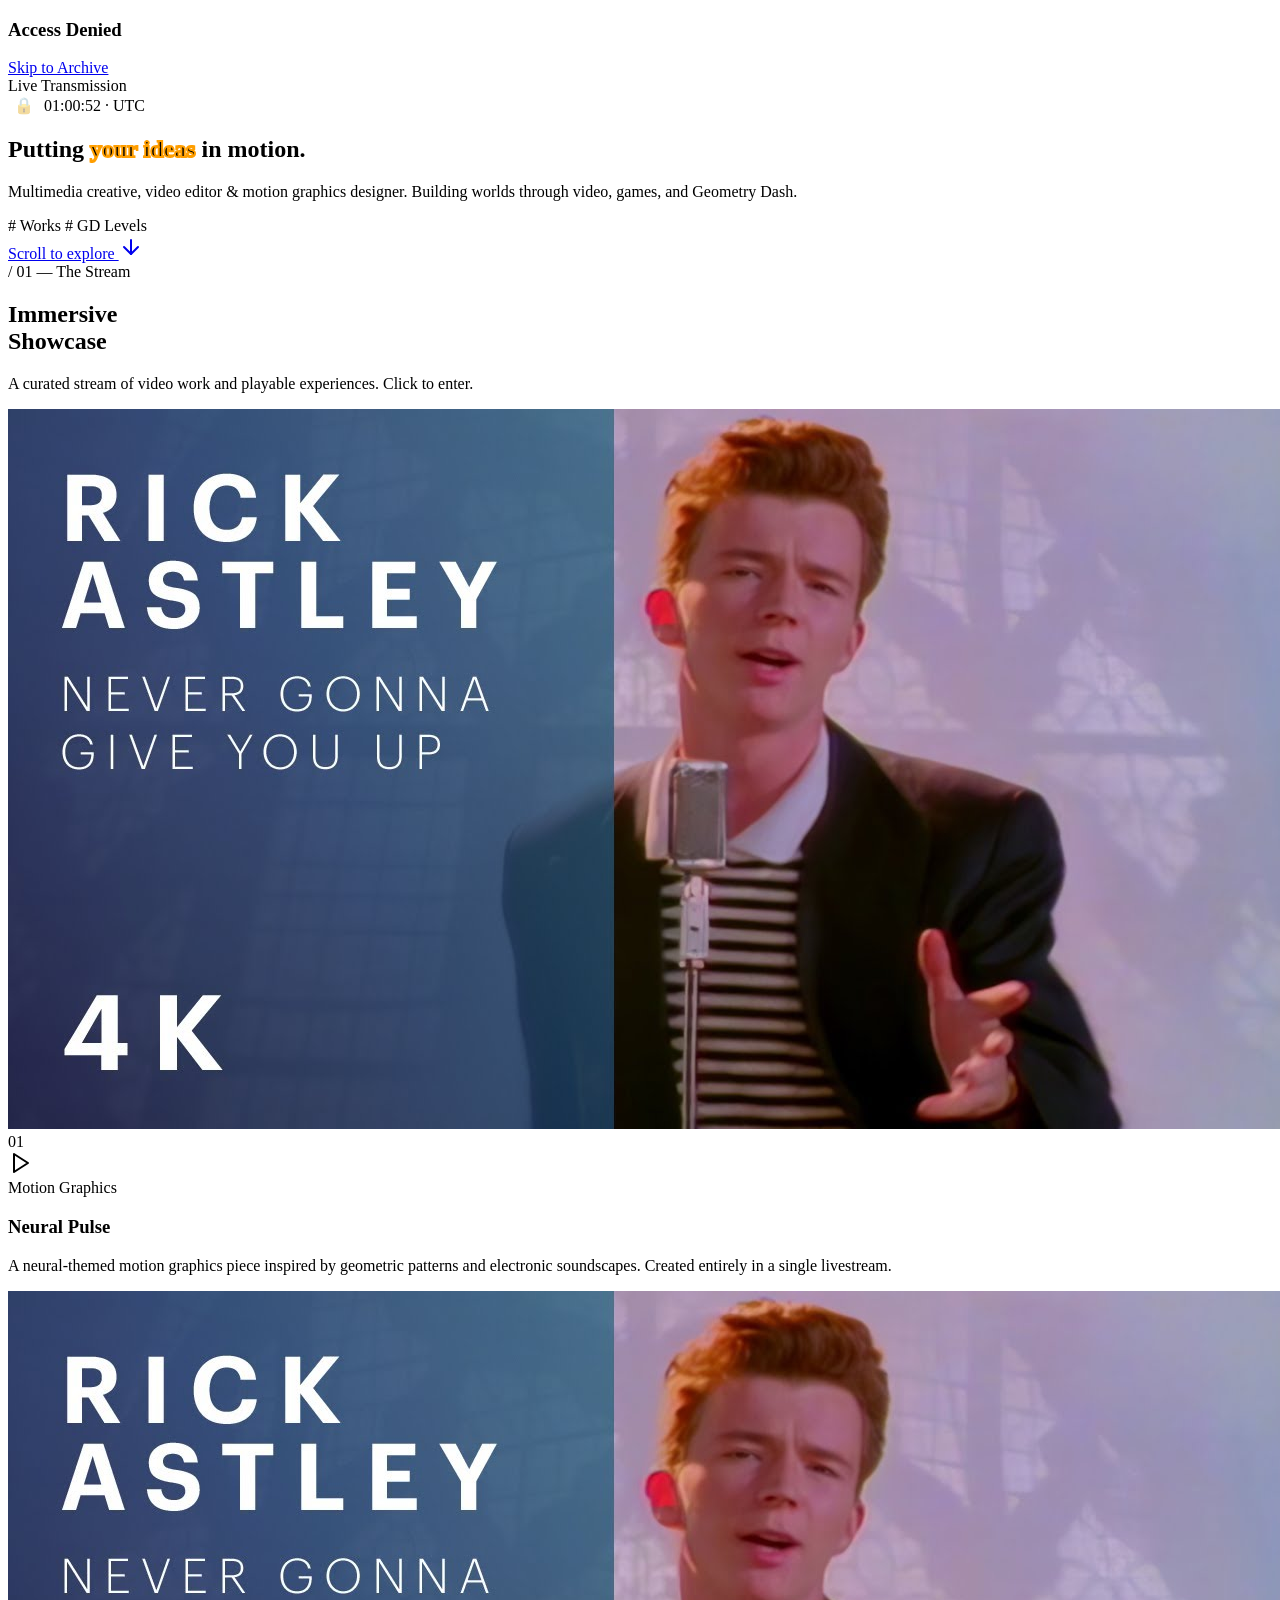
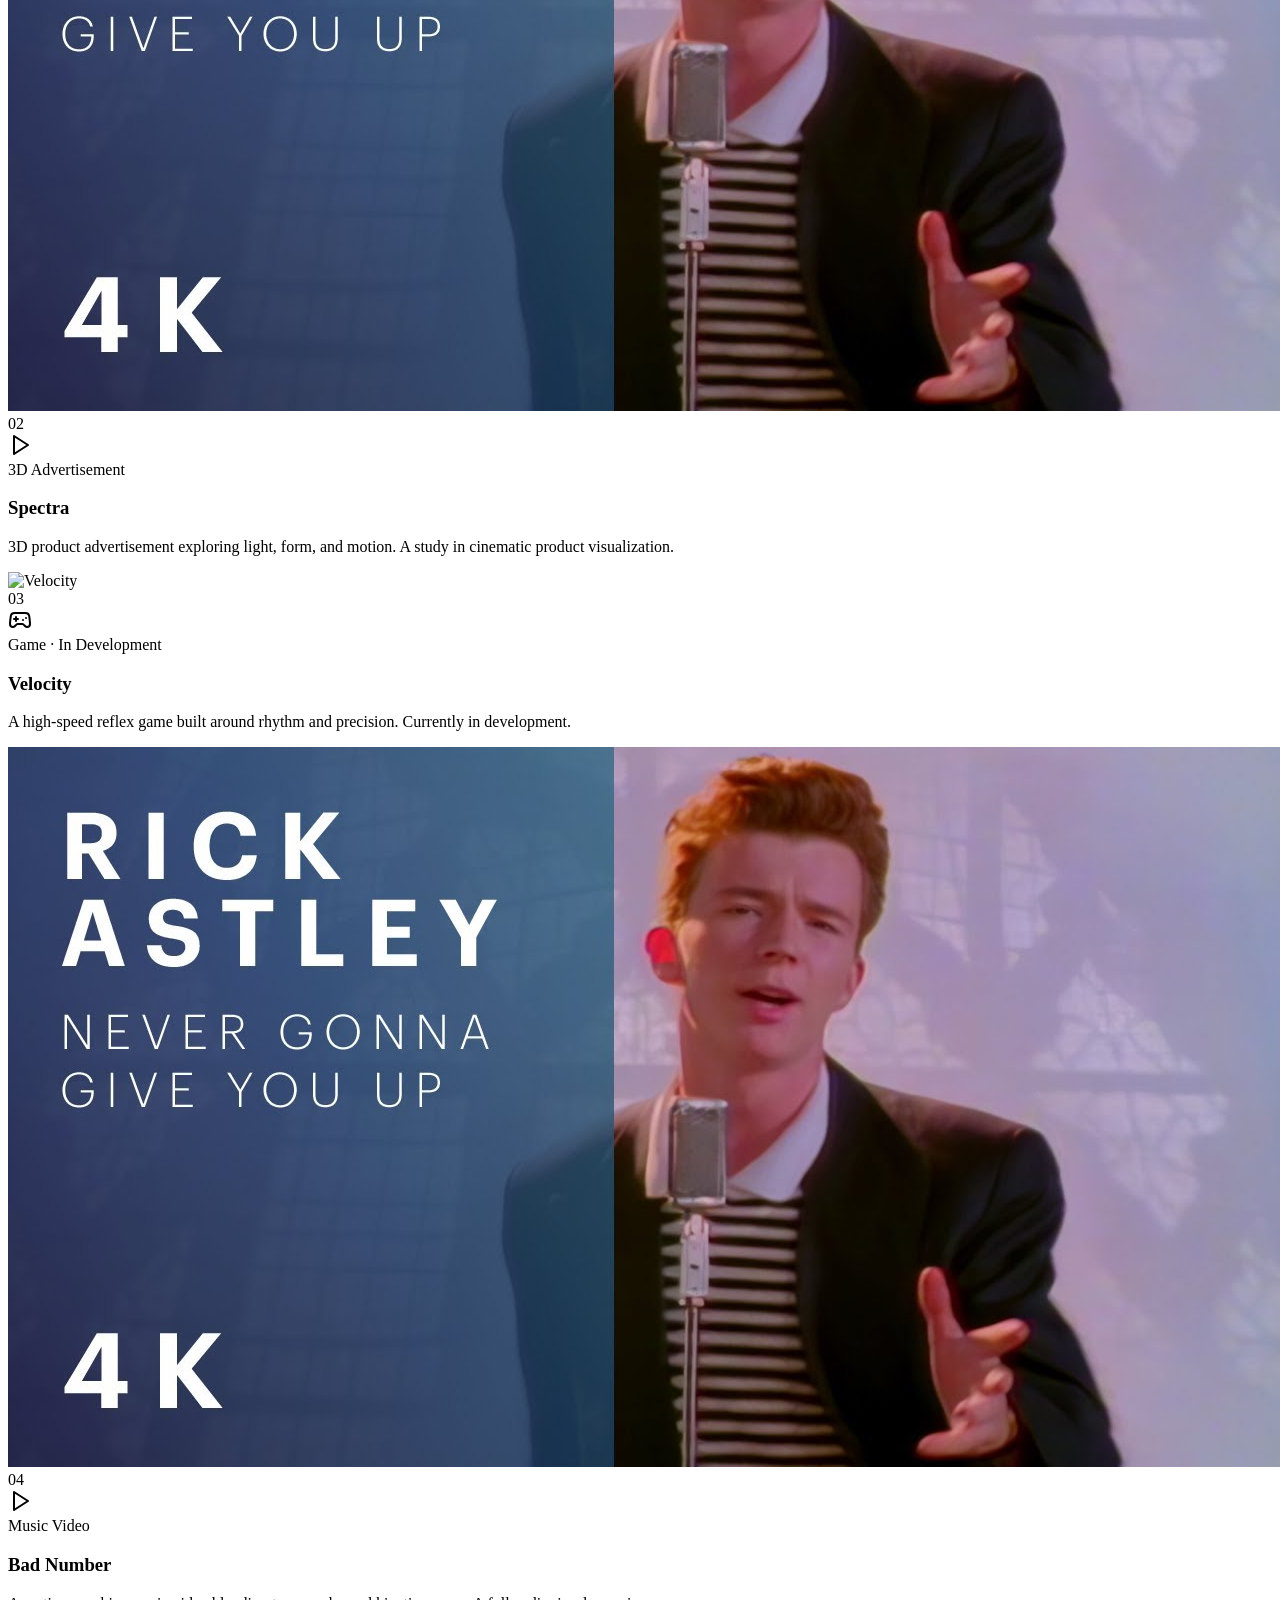
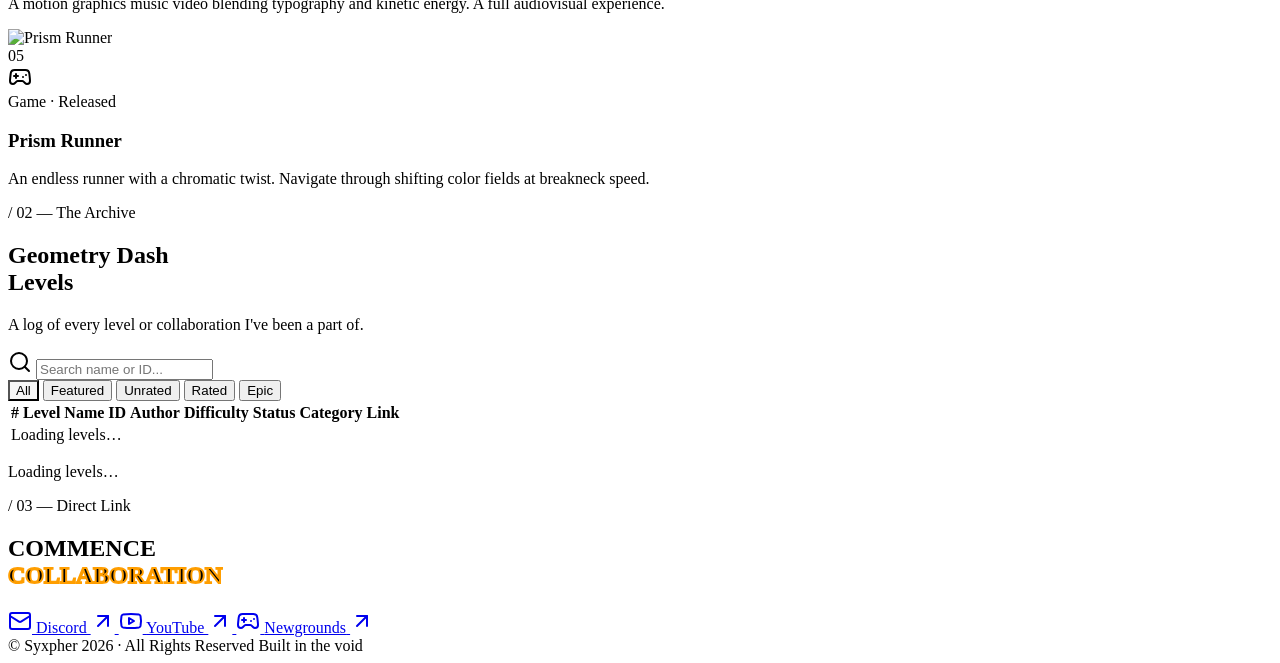
==== index.html @ 6628f56b "Update index.html" ====
<!DOCTYPE html>
<html lang="en">
<script>
  (async function() {
    if (localStorage.getItem("auth_pass_verified") !== "true") {
      const pass = prompt("Enter Password:");
      if (!pass) {
        document.documentElement.innerHTML = "<h3>Access Denied</h3>";
        throw new Error("Unauthorized");
      }
      try {
        const res = await fetch("/api/verify-password", {
          method: "POST",
          headers: { "Content-Type": "application/json" },
          body: JSON.stringify({ password: pass })
        });
        const data = await res.json();
        if (!data.ok) {
          document.documentElement.innerHTML = "<h3>Access Denied: Incorrect Password</h3>";
          throw new Error("Unauthorized");
        }
        localStorage.setItem("auth_pass_verified", "true");
      } catch (e) {
        document.documentElement.innerHTML = "<h3>Access Denied: Verification Failed</h3>";
        throw new Error("Unauthorized");
      }
    }
  })();
</script>
<meta content="text/html; charset=utf-8" http-equiv="Content-Type"/>

<link href="https://i.postimg.cc/6pp1KMMZ/http-gather-fandalism-com-hyperfollow-blob-image-7944355-bawgjsl9veofr6ac3tvrit-1738108440096.png" rel="icon" type="image/svg+xml"/>
<meta content="width=device-width, initial-scale=1.0" name="viewport"/>
<link href="./manifest.webmanifest" rel="manifest"/>
<title>
   Syxpher
  </title>
<link crossorigin="" href="./assets/styles.css" rel="stylesheet"/>
<meta content="yes" name="mobile-web-app-capable"/>
<meta content="black" name="apple-mobile-web-app-status-bar-style"/>
<meta content="Cubelytics" name="apple-mobile-web-app-title"/>
<link href="./assets/netlify-fixes.css" rel="stylesheet"/><script defer="True" src="./assets/site.js"></script><script src="gd-levels.js" defer></script></script><meta content="Multimedia creative, video editor, motion graphics designer, game creator, and Geometry Dash builder." name="description"/></head>
<body>
<div id="root">
<div class="relative min-h-screen">
<div class="fixed inset-0 pointer-events-none z-0 overflow-hidden">
<div class="absolute inset-0 bg-[#0A0A0B]">
</div>
<div class="absolute inset-0 transition-all duration-1000 ease-out" style="background: radial-gradient(80% 50% at 50% 46.0432%, rgba(255, 158, 0, 0.06), transparent 70%);">
</div>
<div class="absolute inset-0 scanline-grid opacity-40">
</div>
<div class="absolute inset-0" style="background: radial-gradient(transparent 40%, rgba(0, 0, 0, 0.6) 100%);">
</div>
</div>
<a class="sr-only focus:not-sr-only focus:absolute focus:top-4 focus:left-4 focus:z-50 focus:px-4 focus:py-2 focus:bg-[#FF9E00] focus:text-[#0A0A0B] focus:font-mono-tech focus:text-sm" href="#archive">
     Skip to Archive
    </a>
<div class="relative z-10">
<section class="relative min-h-screen flex flex-col justify-center overflow-hidden">
<div class="absolute top-1/4 left-1/2 -translate-x-1/2 w-[60vw] h-[40vh] rounded-full opacity-20 blur-[120px]" style="transform: none;">
<div class="w-full h-full bg-[#FF9E00] rounded-full">
</div>
</div>
<div class="absolute top-0 left-0 right-0 z-20 flex items-center justify-between px-6 md:px-12 py-6 font-mono-tech text-xs uppercase tracking-widest text-white/40">
<span class="flex items-center gap-2">
<span class="w-2 h-2 bg-[#FF9E00] rounded-full animate-pulse">
</span>
        Live Transmission
       </span>
<div class="hidden md:flex items-center gap-4"><button id="admin-lock" title="Admin Mode" style="background:none;border:none;color:rgba(255,255,255,.4);cursor:pointer;font-size:16px">🔒</button><span id="utc-clock">
        01:00:52 · UTC
       </span></div>
</div>
<div class="relative z-10 px-6 md:px-12" style="opacity: 1; transform: none;">
<h1 class="font-heading font-black tracking-tighter leading-[0.85] text-white">
<span class="block text-[14vw] md:text-[12vw]">
         Putting
        </span>
<span class="block text-[14vw] md:text-[12vw] text-transparent" style="-webkit-text-stroke: 2px rgb(255, 158, 0);">
         your ideas
        </span>
<span class="block text-[14vw] md:text-[12vw]">
         in motion.
        </span>
</h1>
</div>
<div class="relative z-10 px-6 md:px-12 mt-8 max-w-xl" style="opacity: 1;">
<p class="text-white/60 text-lg md:text-xl leading-relaxed font-body">
        Multimedia creative, video editor &amp; motion graphics designer. Building worlds through video, games, and Geometry Dash.
       </p>
</div>
<div class="absolute bottom-0 left-0 right-0 z-10 border-t border-white/10 bg-[#0A0A0B]/80 backdrop-blur-sm" style="opacity: 1;">
<div class="flex items-center justify-between px-6 md:px-12 py-4 font-mono-tech text-xs uppercase tracking-widest">
<div class="flex items-center gap-6 md:gap-12">
<span class="text-white/40">
<span class="text-[#00F5FF]" id="works-count">
           #
          </span>
          Works
         </span>
<span class="text-white/40">
<span class="text-[#FF9E00]" id="gd-level-count">
           #
          </span>
          GD Levels
         </span>
</div>
<a class="flex items-center gap-2 text-white/60 hover:text-[#FF9E00] transition-colors group" href="#stream">
<span class="hidden md:inline">
          Scroll to explore
         </span>
<svg class="lucide lucide-arrow-down w-4 h-4 group-hover:translate-y-1 transition-transform" fill="none" height="24" stroke="currentColor" stroke-linecap="round" stroke-linejoin="round" stroke-width="2" viewbox="0 0 24 24" width="24" xmlns="http://www.w3.org/2000/svg">
<path d="M12 5v14">
</path>
<path d="m19 12-7 7-7-7">
</path>
</svg>
</a>
</div>
</div>
</section>
<section class="relative py-24 md:py-32" id="stream">
<div class="px-6 md:px-12 mb-12 md:mb-16">
<div class="flex items-end justify-between flex-wrap gap-4">
<div>
<span class="font-mono-tech text-xs uppercase tracking-widest text-[#00F5FF]">
          / 01 — The Stream
         </span>
<h2 class="font-heading font-black text-5xl md:text-7xl text-white mt-3 tracking-tighter">
          Immersive
          <br/>
<span class="text-white/30">
           Showcase
          </span>
</h2>
</div>
<p class="text-white/40 max-w-xs text-sm md:text-base">
         A curated stream of video work and playable experiences. Click to enter.
        </p>
</div>
</div>
<div class="flex flex-col gap-1 md:gap-2">
<article class="group relative w-full aspect-[16/9] md:aspect-[21/9] overflow-hidden cursor-pointer bg-[#111]" style="opacity: 1; transform: none;">
<img alt="Neural Pulse" class="absolute inset-0 w-full h-full object-cover opacity-50 group-hover:opacity-80 group-hover:scale-105 transition-all duration-700 ease-out" src="./assets/embedded-image-2.jpg"/>
<div class="absolute inset-0 bg-gradient-to-t from-[#0A0A0B] via-[#0A0A0B]/40 to-transparent">
</div>
<div class="absolute inset-0 opacity-0 group-hover:opacity-100 transition-opacity duration-500 pointer-events-none">
<div class="absolute -inset-20 bg-[#FF9E00]/10 blur-[80px]">
</div>
</div>
<span class="absolute top-4 left-4 md:top-6 md:left-6 font-mono-tech text-xs text-white/30">
         01
        </span>
<div class="absolute top-4 right-4 md:top-6 md:right-6 w-10 h-10 md:w-12 md:h-12 flex items-center justify-center border border-white/20 rounded-full text-white/60 group-hover:border-[#FF9E00] group-hover:text-[#FF9E00] transition-colors">
<svg class="lucide lucide-play w-4 h-4 md:w-5 md:h-5" fill="none" height="24" stroke="currentColor" stroke-linecap="round" stroke-linejoin="round" stroke-width="2" viewbox="0 0 24 24" width="24" xmlns="http://www.w3.org/2000/svg">
<polygon points="6 3 20 12 6 21 6 3">
</polygon>
</svg>
</div>
<div class="absolute bottom-0 left-0 right-0 p-6 md:p-10">
<div class="overflow-hidden">
<span class="font-mono-tech text-xs uppercase tracking-widest text-[#FF9E00] block mb-2">
           Motion Graphics
          </span>
</div>
<h3 class="font-heading font-bold text-3xl md:text-5xl text-white tracking-tight">
          Neural Pulse
         </h3>
<p class="text-white/40 mt-2 max-w-lg text-sm md:text-base line-clamp-2 group-hover:line-clamp-none transition-all">
          A neural-themed motion graphics piece inspired by geometric patterns and electronic soundscapes. Created entirely in a single livestream.
         </p>
</div>
</article>
<article class="group relative w-full aspect-[16/9] md:aspect-[21/9] overflow-hidden cursor-pointer bg-[#111]" style="opacity: 1; transform: none;">
<img alt="Spectra" class="absolute inset-0 w-full h-full object-cover opacity-50 group-hover:opacity-80 group-hover:scale-105 transition-all duration-700 ease-out" src="./assets/embedded-image-2.jpg"/>
<div class="absolute inset-0 bg-gradient-to-t from-[#0A0A0B] via-[#0A0A0B]/40 to-transparent">
</div>
<div class="absolute inset-0 opacity-0 group-hover:opacity-100 transition-opacity duration-500 pointer-events-none">
<div class="absolute -inset-20 bg-[#FF9E00]/10 blur-[80px]">
</div>
</div>
<span class="absolute top-4 left-4 md:top-6 md:left-6 font-mono-tech text-xs text-white/30">
         02
        </span>
<div class="absolute top-4 right-4 md:top-6 md:right-6 w-10 h-10 md:w-12 md:h-12 flex items-center justify-center border border-white/20 rounded-full text-white/60 group-hover:border-[#FF9E00] group-hover:text-[#FF9E00] transition-colors">
<svg class="lucide lucide-play w-4 h-4 md:w-5 md:h-5" fill="none" height="24" stroke="currentColor" stroke-linecap="round" stroke-linejoin="round" stroke-width="2" viewbox="0 0 24 24" width="24" xmlns="http://www.w3.org/2000/svg">
<polygon points="6 3 20 12 6 21 6 3">
</polygon>
</svg>
</div>
<div class="absolute bottom-0 left-0 right-0 p-6 md:p-10">
<div class="overflow-hidden">
<span class="font-mono-tech text-xs uppercase tracking-widest text-[#FF9E00] block mb-2">
           3D Advertisement
          </span>
</div>
<h3 class="font-heading font-bold text-3xl md:text-5xl text-white tracking-tight">
          Spectra
         </h3>
<p class="text-white/40 mt-2 max-w-lg text-sm md:text-base line-clamp-2 group-hover:line-clamp-none transition-all">
          3D product advertisement exploring light, form, and motion. A study in cinematic product visualization.
         </p>
</div>
</article>
<article class="group relative w-full aspect-[16/9] md:aspect-[21/9] overflow-hidden cursor-pointer bg-[#111]" style="opacity: 1; transform: none;">
<img alt="Velocity" class="absolute inset-0 w-full h-full object-cover opacity-50 group-hover:opacity-80 group-hover:scale-105 transition-all duration-700 ease-out" src="https://images.unsplash.com/photo-1542751371-adc38448a058?w=1280"/>
<div class="absolute inset-0 bg-gradient-to-t from-[#0A0A0B] via-[#0A0A0B]/40 to-transparent">
</div>
<div class="absolute inset-0 opacity-0 group-hover:opacity-100 transition-opacity duration-500 pointer-events-none">
<div class="absolute -inset-20 bg-[#FF9E00]/10 blur-[80px]">
</div>
</div>
<span class="absolute top-4 left-4 md:top-6 md:left-6 font-mono-tech text-xs text-white/30">
         03
        </span>
<div class="absolute top-4 right-4 md:top-6 md:right-6 w-10 h-10 md:w-12 md:h-12 flex items-center justify-center border border-white/20 rounded-full text-white/60 group-hover:border-[#FF9E00] group-hover:text-[#FF9E00] transition-colors">
<svg class="lucide lucide-gamepad2 w-4 h-4 md:w-5 md:h-5" fill="none" height="24" stroke="currentColor" stroke-linecap="round" stroke-linejoin="round" stroke-width="2" viewbox="0 0 24 24" width="24" xmlns="http://www.w3.org/2000/svg">
<line x1="6" x2="10" y1="11" y2="11">
</line>
<line x1="8" x2="8" y1="9" y2="13">
</line>
<line x1="15" x2="15.01" y1="12" y2="12">
</line>
<line x1="18" x2="18.01" y1="10" y2="10">
</line>
<path d="M17.32 5H6.68a4 4 0 0 0-3.978 3.59c-.006.052-.01.101-.017.152C2.604 9.416 2 14.456 2 16a3 3 0 0 0 3 3c1 0 1.5-.5 2-1l1.414-1.414A2 2 0 0 1 9.828 16h4.344a2 2 0 0 1 1.414.586L17 18c.5.5 1 1 2 1a3 3 0 0 0 3-3c0-1.545-.604-6.584-.685-7.258-.007-.05-.011-.1-.017-.151A4 4 0 0 0 17.32 5z">
</path>
</svg>
</div>
<div class="absolute bottom-0 left-0 right-0 p-6 md:p-10">
<div class="overflow-hidden">
<span class="font-mono-tech text-xs uppercase tracking-widest text-[#FF9E00] block mb-2">
           Game · In Development
          </span>
</div>
<h3 class="font-heading font-bold text-3xl md:text-5xl text-white tracking-tight">
          Velocity
         </h3>
<p class="text-white/40 mt-2 max-w-lg text-sm md:text-base line-clamp-2 group-hover:line-clamp-none transition-all">
          A high-speed reflex game built around rhythm and precision. Currently in development.
         </p>
</div>
</article>
<article class="group relative w-full aspect-[16/9] md:aspect-[21/9] overflow-hidden cursor-pointer bg-[#111]" style="opacity: 1; transform: none;">
<img alt="Bad Number" class="absolute inset-0 w-full h-full object-cover opacity-50 group-hover:opacity-80 group-hover:scale-105 transition-all duration-700 ease-out" src="./assets/embedded-image-2.jpg"/>
<div class="absolute inset-0 bg-gradient-to-t from-[#0A0A0B] via-[#0A0A0B]/40 to-transparent">
</div>
<div class="absolute inset-0 opacity-0 group-hover:opacity-100 transition-opacity duration-500 pointer-events-none">
<div class="absolute -inset-20 bg-[#FF9E00]/10 blur-[80px]">
</div>
</div>
<span class="absolute top-4 left-4 md:top-6 md:left-6 font-mono-tech text-xs text-white/30">
         04
        </span>
<div class="absolute top-4 right-4 md:top-6 md:right-6 w-10 h-10 md:w-12 md:h-12 flex items-center justify-center border border-white/20 rounded-full text-white/60 group-hover:border-[#FF9E00] group-hover:text-[#FF9E00] transition-colors">
<svg class="lucide lucide-play w-4 h-4 md:w-5 md:h-5" fill="none" height="24" stroke="currentColor" stroke-linecap="round" stroke-linejoin="round" stroke-width="2" viewbox="0 0 24 24" width="24" xmlns="http://www.w3.org/2000/svg">
<polygon points="6 3 20 12 6 21 6 3">
</polygon>
</svg>
</div>
<div class="absolute bottom-0 left-0 right-0 p-6 md:p-10">
<div class="overflow-hidden">
<span class="font-mono-tech text-xs uppercase tracking-widest text-[#FF9E00] block mb-2">
           Music Video
          </span>
</div>
<h3 class="font-heading font-bold text-3xl md:text-5xl text-white tracking-tight">
          Bad Number
         </h3>
<p class="text-white/40 mt-2 max-w-lg text-sm md:text-base line-clamp-2 group-hover:line-clamp-none transition-all">
          A motion graphics music video blending typography and kinetic energy. A full audiovisual experience.
         </p>
</div>
</article>
<article class="group relative w-full aspect-[16/9] md:aspect-[21/9] overflow-hidden cursor-pointer bg-[#111]" style="opacity: 1; transform: none;">
<img alt="Prism Runner" class="absolute inset-0 w-full h-full object-cover opacity-50 group-hover:opacity-80 group-hover:scale-105 transition-all duration-700 ease-out" src="https://images.unsplash.com/photo-1538481190585-4c3b8c4d0e4a?w=1280"/>
<div class="absolute inset-0 bg-gradient-to-t from-[#0A0A0B] via-[#0A0A0B]/40 to-transparent">
</div>
<div class="absolute inset-0 opacity-0 group-hover:opacity-100 transition-opacity duration-500 pointer-events-none">
<div class="absolute -inset-20 bg-[#FF9E00]/10 blur-[80px]">
</div>
</div>
<span class="absolute top-4 left-4 md:top-6 md:left-6 font-mono-tech text-xs text-white/30">
         05
        </span>
<div class="absolute top-4 right-4 md:top-6 md:right-6 w-10 h-10 md:w-12 md:h-12 flex items-center justify-center border border-white/20 rounded-full text-white/60 group-hover:border-[#FF9E00] group-hover:text-[#FF9E00] transition-colors">
<svg class="lucide lucide-gamepad2 w-4 h-4 md:w-5 md:h-5" fill="none" height="24" stroke="currentColor" stroke-linecap="round" stroke-linejoin="round" stroke-width="2" viewbox="0 0 24 24" width="24" xmlns="http://www.w3.org/2000/svg">
<line x1="6" x2="10" y1="11" y2="11">
</line>
<line x1="8" x2="8" y1="9" y2="13">
</line>
<line x1="15" x2="15.01" y1="12" y2="12">
</line>
<line x1="18" x2="18.01" y1="10" y2="10">
</line>
<path d="M17.32 5H6.68a4 4 0 0 0-3.978 3.59c-.006.052-.01.101-.017.152C2.604 9.416 2 14.456 2 16a3 3 0 0 0 3 3c1 0 1.5-.5 2-1l1.414-1.414A2 2 0 0 1 9.828 16h4.344a2 2 0 0 1 1.414.586L17 18c.5.5 1 1 2 1a3 3 0 0 0 3-3c0-1.545-.604-6.584-.685-7.258-.007-.05-.011-.1-.017-.151A4 4 0 0 0 17.32 5z">
</path>
</svg>
</div>
<div class="absolute bottom-0 left-0 right-0 p-6 md:p-10">
<div class="overflow-hidden">
<span class="font-mono-tech text-xs uppercase tracking-widest text-[#FF9E00] block mb-2">
           Game · Released
          </span>
</div>
<h3 class="font-heading font-bold text-3xl md:text-5xl text-white tracking-tight">
          Prism Runner
         </h3>
<p class="text-white/40 mt-2 max-w-lg text-sm md:text-base line-clamp-2 group-hover:line-clamp-none transition-all">
          An endless runner with a chromatic twist. Navigate through shifting color fields at breakneck speed.
         </p>
</div>
</article>
</div>
</section>
<section class="relative py-24 md:py-32 bg-[#0A0A0B]" id="archive">
<div class="px-6 md:px-12 mb-12">
<span class="font-mono-tech text-xs uppercase tracking-widest text-[#00F5FF]">
        / 02 — The Archive
       </span>
<div class="flex items-end justify-between flex-wrap gap-4 mt-3">
<h2 class="font-heading font-black text-5xl md:text-7xl text-white tracking-tighter">
         Geometry Dash
         <br/>
<span class="text-white/30">
          Levels
         </span>
</h2>
<p class="text-white/40 max-w-xs text-sm md:text-base">
         A log of every level or collaboration I've been a part of.
        </p>
</div>
</div>
<div class="px-6 md:px-12 mb-6 flex flex-col md:flex-row gap-4 md:items-center md:justify-between">
<div class="relative w-full md:max-w-xs">
<svg class="lucide lucide-search absolute left-3 top-1/2 -translate-y-1/2 w-4 h-4 text-white/30" fill="none" height="24" stroke="currentColor" stroke-linecap="round" stroke-linejoin="round" stroke-width="2" viewbox="0 0 24 24" width="24" xmlns="http://www.w3.org/2000/svg">
<circle cx="11" cy="11" r="8">
</circle>
<path d="m21 21-4.3-4.3">
</path>
</svg>
<input id="level-search" aria-label="Search levels by name or ID" class="w-full bg-[#111] border border-white/10 pl-10 pr-4 py-3 text-white placeholder-white/30 font-mono-tech text-sm focus:border-[#FF9E00] focus:outline-none transition-colors" placeholder="Search name or ID..." type="search" autocomplete="off" value=""/>
</div>
<div class="flex flex-wrap gap-2">
<button type="button" data-level-filter="all" aria-pressed="true" class="px-4 py-2 font-mono-tech text-xs uppercase tracking-widest border transition-all border-[#FF9E00] text-[#FF9E00]" style="background-color: rgba(136, 136, 136, 0.08);">
         All
        </button>
<button type="button" data-level-filter="featured" aria-pressed="false" class="px-4 py-2 font-mono-tech text-xs uppercase tracking-widest border transition-all border-white/10 text-white/40 hover:text-white/70 hover:border-white/30">
         Featured
        </button>
<button type="button" data-level-filter="unrated" aria-pressed="false" class="px-4 py-2 font-mono-tech text-xs uppercase tracking-widest border transition-all border-white/10 text-white/40 hover:text-white/70 hover:border-white/30">
         Unrated
        </button>
<button type="button" data-level-filter="rated" aria-pressed="false" class="px-4 py-2 font-mono-tech text-xs uppercase tracking-widest border transition-all border-white/10 text-white/40 hover:text-white/70 hover:border-white/30">
         Rated
        </button>
<button type="button" data-level-filter="epic" aria-pressed="false" class="px-4 py-2 font-mono-tech text-xs uppercase tracking-widest border transition-all border-white/10 text-white/40 hover:text-white/70 hover:border-white/30">
         Epic
        </button>
</div>
</div>
<div class="px-6 md:px-12 overflow-x-auto">
<table class="w-full min-w-[980px] border-collapse gd-level-table">
<thead>
<tr class="border-b border-white/10">
<th class="text-left py-4 px-4 font-mono-tech text-xs uppercase tracking-widest text-white/30 w-8">
           #
          </th>
<th class="text-left py-4 px-4 font-mono-tech text-xs uppercase tracking-widest text-white/30">
           Level Name
          </th>
<th class="text-left py-4 px-4 font-mono-tech text-xs uppercase tracking-widest text-white/30">
           ID
          </th>
<th class="text-left py-4 px-4 font-mono-tech text-xs uppercase tracking-widest text-white/30">
           Author
          </th>
<th class="text-left py-4 px-4 font-mono-tech text-xs uppercase tracking-widest text-white/30">
           Difficulty
          </th>
<th class="text-left py-4 px-4 font-mono-tech text-xs uppercase tracking-widest text-white/30">
           Status
          </th>
<th class="text-left py-4 px-4 font-mono-tech text-xs uppercase tracking-widest text-white/30">
           Category
          </th>
<th class="text-right py-4 px-4 font-mono-tech text-xs uppercase tracking-widest text-white/30">
           Link
          </th>
</tr>
</thead>
<tbody id="levels-tbody">
<tr>
<td class="py-6 px-4 font-mono-tech text-xs text-white/40" colspan="8">
          Loading levels&#8230;
         </td>
</tr>
</tbody>
</table>
</div>
<div class="px-6 md:px-12 mt-6">
<p class="font-mono-tech text-xs text-white/30 uppercase tracking-widest">
        <span id="levels-count">Loading levels&#8230;</span>
       </p>
</div>
</section>
<footer class="relative py-24 md:py-40 overflow-hidden" id="contact">
<div class="absolute top-1/2 left-1/2 -translate-x-1/2 -translate-y-1/2 w-[50vw] h-[50vh] bg-[#FF9E00]/5 blur-[150px] rounded-full pointer-events-none">
</div>
<div class="relative z-10 px-6 md:px-12 text-center">
<span class="font-mono-tech text-xs uppercase tracking-widest text-[#00F5FF]">
        / 03 — Direct Link
       </span>
<h2 class="font-heading font-black text-6xl md:text-[10vw] leading-[0.9] tracking-tighter text-white mt-6" style="opacity: 1; transform: none;">
        COMMENCE
        <br/>
<span class="text-transparent" style="-webkit-text-stroke: 2px rgb(255, 158, 0);">
         COLLABORATION
        </span>
</h2>
<div class="flex flex-wrap items-center justify-center gap-6 md:gap-12 mt-12 md:mt-16">
<a class="group flex items-center gap-3 px-6 py-4 border border-white/15 hover:border-[#FF9E00] hover:bg-[#FF9E00]/5 transition-colors duration-300" href="https://discordapp.com/users/796387203021537371">
<span class="text-white/60 group-hover:text-[#FF9E00] transition-colors">
<svg class="lucide lucide-mail w-5 h-5" fill="none" height="24" stroke="currentColor" stroke-linecap="round" stroke-linejoin="round" stroke-width="2" viewbox="0 0 24 24" width="24" xmlns="http://www.w3.org/2000/svg">
<rect height="16" rx="2" width="20" x="2" y="4">
</rect>
<path d="m22 7-8.97 5.7a1.94 1.94 0 0 1-2.06 0L2 7">
</path>
</svg>
</span>
<span class="font-mono-tech text-sm uppercase tracking-widest text-white/60 group-hover:text-white transition-colors">
          Discord
         </span>
<svg class="lucide lucide-arrow-up-right w-4 h-4 text-white/30 group-hover:text-[#FF9E00] transition-colors" fill="none" height="24" stroke="currentColor" stroke-linecap="round" stroke-linejoin="round" stroke-width="2" viewbox="0 0 24 24" width="24" xmlns="http://www.w3.org/2000/svg">
<path d="M7 7h10v10">
</path>
<path d="M7 17 17 7">
</path>
</svg>
</a>
<a class="group flex items-center gap-3 px-6 py-4 border border-white/15 hover:border-[#FF9E00] hover:bg-[#FF9E00]/5 transition-colors duration-300" href="https://syxphermusic.newgrounds.com" rel="noopener noreferrer" target="_blank">
<span class="text-white/60 group-hover:text-[#FF9E00] transition-colors">
<svg class="lucide lucide-youtube w-5 h-5" fill="none" height="24" stroke="currentColor" stroke-linecap="round" stroke-linejoin="round" stroke-width="2" viewbox="0 0 24 24" width="24" xmlns="http://www.w3.org/2000/svg">
<path d="M2.5 17a24.12 24.12 0 0 1 0-10 2 2 0 0 1 1.4-1.4 49.56 49.56 0 0 1 16.2 0A2 2 0 0 1 21.5 7a24.12 24.12 0 0 1 0 10 2 2 0 0 1-1.4 1.4 49.55 49.55 0 0 1-16.2 0A2 2 0 0 1 2.5 17">
</path>
<path d="m10 15 5-3-5-3z">
</path>
</svg>
</span>
<span class="font-mono-tech text-sm uppercase tracking-widest text-white/60 group-hover:text-white transition-colors">
          YouTube
         </span>
<svg class="lucide lucide-arrow-up-right w-4 h-4 text-white/30 group-hover:text-[#FF9E00] transition-colors" fill="none" height="24" stroke="currentColor" stroke-linecap="round" stroke-linejoin="round" stroke-width="2" viewbox="0 0 24 24" width="24" xmlns="http://www.w3.org/2000/svg">
<path d="M7 7h10v10">
</path>
<path d="M7 17 17 7">
</path>
</svg>
</a>
<a class="group flex items-center gap-3 px-6 py-4 border border-white/15 hover:border-[#FF9E00] hover:bg-[#FF9E00]/5 transition-colors duration-300" href="https://syxphermusic.newgrounds.com" rel="noopener noreferrer" target="_blank">
<span class="text-white/60 group-hover:text-[#FF9E00] transition-colors">
<svg class="lucide lucide-gamepad2 w-5 h-5" fill="none" height="24" stroke="currentColor" stroke-linecap="round" stroke-linejoin="round" stroke-width="2" viewbox="0 0 24 24" width="24" xmlns="http://www.w3.org/2000/svg">
<line x1="6" x2="10" y1="11" y2="11">
</line>
<line x1="8" x2="8" y1="9" y2="13">
</line>
<line x1="15" x2="15.01" y1="12" y2="12">
</line>
<line x1="18" x2="18.01" y1="10" y2="10">
</line>
<path d="M17.32 5H6.68a4 4 0 0 0-3.978 3.59c-.006.052-.01.101-.017.152C2.604 9.416 2 14.456 2 16a3 3 0 0 0 3 3c1 0 1.5-.5 2-1l1.414-1.414A2 2 0 0 1 9.828 16h4.344a2 2 0 0 1 1.414.586L17 18c.5.5 1 1 2 1a3 3 0 0 0 3-3c0-1.545-.604-6.584-.685-7.258-.007-.05-.011-.1-.017-.151A4 4 0 0 0 17.32 5z">
</path>
</svg>
</span>
<span class="font-mono-tech text-sm uppercase tracking-widest text-white/60 group-hover:text-white transition-colors">Newgrounds</span>
<svg class="lucide lucide-arrow-up-right w-4 h-4 text-white/30 group-hover:text-[#FF9E00] transition-colors" fill="none" height="24" stroke="currentColor" stroke-linecap="round" stroke-linejoin="round" stroke-width="2" viewbox="0 0 24 24" width="24" xmlns="http://www.w3.org/2000/svg">
<path d="M7 7h10v10">
</path>
<path d="M7 17 17 7">
</path>
</svg>
</a>
</div>
</div>
<div class="relative z-10 mt-20 md:mt-32 border-t border-white/10 pt-8 px-6 md:px-12 flex items-center justify-between flex-wrap gap-4">
<span class="font-mono-tech text-xs text-white/30 uppercase tracking-widest">
        © Syxpher 2026 · All Rights Reserved
       </span>
<span class="font-mono-tech text-xs text-white/30 uppercase tracking-widest">
        Built in the void
       </span>
</div>
</footer>
</div>
</div>
<div class="fixed top-0 z-[100] flex max-h-screen w-full flex-col-reverse p-4 sm:bottom-0 sm:right-0 sm:top-auto sm:flex-col md:max-w-[420px]">
<div class="fixed top-0 z-[100] flex max-h-screen w-full flex-col-reverse p-4 sm:bottom-0 sm:right-0 sm:top-auto sm:flex-col md:max-w-[420px]">
</div>
</div>
</div>
</body>
</html>
---- assets/styles.css ----
@charset "utf-8";
 @import url("https://fonts.googleapis.com/css2?family=Inter+Tight:wght@400;500;600;700&family=JetBrains+Mono:wght@400;500;600&family=Schibsted+Grotesk:wght@400;600;700;900&display=swap");
 *, ::before, ::after {
   --tw-border-spacing-x: 0;
   --tw-border-spacing-y: 0;
   --tw-translate-x: 0;
   --tw-translate-y: 0;
   --tw-rotate: 0;
   --tw-skew-x: 0;
   --tw-skew-y: 0;
   --tw-scale-x: 1;
   --tw-scale-y: 1;
   --tw-pan-x:;
   --tw-pan-y:;
   --tw-pinch-zoom:;
   --tw-scroll-snap-strictness: proximity;
   --tw-gradient-from-position:;
   --tw-gradient-via-position:;
   --tw-gradient-to-position:;
   --tw-ordinal:;
   --tw-slashed-zero:;
   --tw-numeric-figure:;
   --tw-numeric-spacing:;
   --tw-numeric-fraction:;
   --tw-ring-inset:;
   --tw-ring-offset-width: 0px;
   --tw-ring-offset-color: #fff;
   --tw-ring-color: rgb(59 130 246 / .5);
   --tw-ring-offset-shadow: 0 0 #0000;
   --tw-ring-shadow: 0 0 #0000;
   --tw-shadow: 0 0 #0000;
   --tw-shadow-colored: 0 0 #0000;
   --tw-blur:;
   --tw-brightness:;
   --tw-contrast:;
   --tw-grayscale:;
   --tw-hue-rotate:;
   --tw-invert:;
   --tw-saturate:;
   --tw-sepia:;
   --tw-drop-shadow:;
   --tw-backdrop-blur:;
   --tw-backdrop-brightness:;
   --tw-backdrop-contrast:;
   --tw-backdrop-grayscale:;
   --tw-backdrop-hue-rotate:;
   --tw-backdrop-invert:;
   --tw-backdrop-opacity:;
   --tw-backdrop-saturate:;
   --tw-backdrop-sepia:;
   --tw-contain-size:;
   --tw-contain-layout:;
   --tw-contain-paint:;
   --tw-contain-style:;

}

 ::backdrop {
   --tw-border-spacing-x: 0;
   --tw-border-spacing-y: 0;
   --tw-translate-x: 0;
   --tw-translate-y: 0;
   --tw-rotate: 0;
   --tw-skew-x: 0;
   --tw-skew-y: 0;
   --tw-scale-x: 1;
   --tw-scale-y: 1;
   --tw-pan-x:;
   --tw-pan-y:;
   --tw-pinch-zoom:;
   --tw-scroll-snap-strictness: proximity;
   --tw-gradient-from-position:;
   --tw-gradient-via-position:;
   --tw-gradient-to-position:;
   --tw-ordinal:;
   --tw-slashed-zero:;
   --tw-numeric-figure:;
   --tw-numeric-spacing:;
   --tw-numeric-fraction:;
   --tw-ring-inset:;
   --tw-ring-offset-width: 0px;
   --tw-ring-offset-color: #fff;
   --tw-ring-color: rgb(59 130 246 / .5);
   --tw-ring-offset-shadow: 0 0 #0000;
   --tw-ring-shadow: 0 0 #0000;
   --tw-shadow: 0 0 #0000;
   --tw-shadow-colored: 0 0 #0000;
   --tw-blur:;
   --tw-brightness:;
   --tw-contrast:;
   --tw-grayscale:;
   --tw-hue-rotate:;
   --tw-invert:;
   --tw-saturate:;
   --tw-sepia:;
   --tw-drop-shadow:;
   --tw-backdrop-blur:;
   --tw-backdrop-brightness:;
   --tw-backdrop-contrast:;
   --tw-backdrop-grayscale:;
   --tw-backdrop-hue-rotate:;
   --tw-backdrop-invert:;
   --tw-backdrop-opacity:;
   --tw-backdrop-saturate:;
   --tw-backdrop-sepia:;
   --tw-contain-size:;
   --tw-contain-layout:;
   --tw-contain-paint:;
   --tw-contain-style:;

}

 *, ::before, ::after {
   box-sizing: border-box;
   border-width: 0px;
   border-style: solid;
   border-color: rgb(229, 231, 235);

}

 ::before, ::after {
   --tw-content: "";

}

 html, :host {
   line-height: 1.5;
   text-size-adjust: 100%;
   tab-size: 4;
   font-family: ui-sans-serif, system-ui, sans-serif, "Apple Color Emoji", "Segoe UI Emoji", "Segoe UI Symbol", "Noto Color Emoji";
   font-feature-settings: normal;
   font-variation-settings: normal;
   -webkit-tap-highlight-color: transparent;

}

 body {
   margin: 0px;
   line-height: inherit;

}

 hr {
   height: 0px;
   color: inherit;
   border-top-width: 1px;

}

 abbr:where([title]) {
   text-decoration: underline dotted;

}

 h1, h2, h3, h4, h5, h6 {
   font-size: inherit;
   font-weight: inherit;

}

 a {
   color: inherit;
   text-decoration: inherit;

}

 b, strong {
   font-weight: bolder;

}

 code, kbd, samp, pre {
   font-family: var(--font-mono);
   font-feature-settings: normal;
   font-variation-settings: normal;
   font-size: 1em;

}

 small {
   font-size: 80%;

}

 sub, sup {
   font-size: 75%;
   line-height: 0;
   position: relative;
   vertical-align: baseline;

}

 sub {
   bottom: -0.25em;

}

 sup {
   top: -0.5em;

}

 table {
   text-indent: 0px;
   border-color: inherit;
   border-collapse: collapse;

}

 button, input, optgroup, select, textarea {
   font-family: inherit;
   font-feature-settings: inherit;
   font-variation-settings: inherit;
   font-size: 100%;
   font-weight: inherit;
   line-height: inherit;
   letter-spacing: inherit;
   color: inherit;
   margin: 0px;
   padding: 0px;

}

 button, select {
   text-transform: none;

}

 button, input:where([type="button"]), input:where([type="reset"]), input:where([type="submit"]) {
   appearance: button;
   background-color: transparent;
   background-image: none;

}

 progress {
   vertical-align: baseline;

}

 ::-webkit-inner-spin-button, ::-webkit-outer-spin-button {
   height: auto;

}

 [type="search"] {
   appearance: textfield;
   outline-offset: -2px;

}

 ::-webkit-search-decoration {
   appearance: none;

}

 ::-webkit-file-upload-button {
   appearance: button;
   font: inherit;

}

 summary {
   display: list-item;

}

 blockquote, dl, dd, h1, h2, h3, h4, h5, h6, hr, figure, p, pre {
   margin: 0px;

}

 fieldset {
   margin: 0px;
   padding: 0px;

}

 legend {
   padding: 0px;

}

 ol, ul, menu {
   list-style: none;
   margin: 0px;
   padding: 0px;

}

 dialog {
   padding: 0px;

}

 textarea {
   resize: vertical;

}

 input::placeholder, textarea::placeholder {
   opacity: 1;
   color: rgb(156, 163, 175);

}

 button, [role="button"] {
   cursor: pointer;

}

 :disabled {
   cursor: default;

}

 img, svg, video, canvas, audio, iframe, embed, object {
   display: block;
   vertical-align: middle;

}

 img, video {
   max-width: 100%;
   height: auto;

}

 [hidden]:where(:not([hidden="until-found"])) {
   display: none;

}

 :root {
   --background: 240 6% 3.5%;
   --foreground: 0 0% 100%;
   --card: 240 5% 6%;
   --card-foreground: 0 0% 100%;
   --popover: 240 5% 6%;
   --popover-foreground: 0 0% 100%;
   --primary: 0 0% 100%;
   --primary-foreground: 240 6% 3.5%;
   --secondary: 240 5% 10%;
   --secondary-foreground: 0 0% 100%;
   --muted: 240 5% 10%;
   --muted-foreground: 0 0% 53%;
   --accent: 38 100% 50%;
   --accent-foreground: 240 6% 3.5%;
   --destructive: 0 84% 60%;
   --destructive-foreground: 0 0% 98%;
   --border: 240 5% 14%;
   --input: 240 5% 14%;
   --ring: 38 100% 50%;
   --teal: 184 100% 50%;
   --radius: .25rem;
   --font-heading: "Schibsted Grotesk", ui-sans-serif, system-ui, sans-serif;
   --font-body: "Inter Tight", ui-sans-serif, system-ui, sans-serif;
   --font-display: "Schibsted Grotesk", ui-sans-serif, system-ui, sans-serif;
   --font-mono: "JetBrains Mono", ui-monospace, SFMono-Regular, Menlo, monospace;

}

 * {
   border-color: hsl(var(--border));
   outline-color: hsl(var(--ring) / .5);

}

 body {
   font-family: var(--font-body);
   color: hsl(var(--foreground));
   -webkit-font-smoothing: antialiased;
   background-color: rgb(10, 10, 11);

}

 ::selection {
   background-color: rgb(255, 158, 0);
   color: rgb(10, 10, 11);

}

 .container {
   width: 100%;

}

 @media( min-width: 640px) {
   .container {
     max-width: 640px;

  }

}

 @media( min-width: 768px) {
   .container {
     max-width: 768px;

  }

}

 @media( min-width: 1024px) {
   .container {
     max-width: 1024px;

  }

}

 @media( min-width: 1280px) {
   .container {
     max-width: 1280px;

  }

}

 @media( min-width: 1536px) {
   .container {
     max-width: 1536px;

  }

}

 .sr-only {
   position: absolute;
   width: 1px;
   height: 1px;
   padding: 0px;
   margin: -1px;
   overflow: hidden;
   clip: rect(0px, 0px, 0px, 0px);
   white-space: nowrap;
   border-width: 0px;

}

 .pointer-events-none {
   pointer-events: none;

}

 .pointer-events-auto {
   pointer-events: auto;

}

 .visible {
   visibility: visible;

}

 .invisible {
   visibility: hidden;

}

 .static {
   position: static;

}

 .fixed {
   position: fixed;

}

 .absolute {
   position: absolute;

}

 .relative {
   position: relative;

}

 .-inset-20 {
   inset: -5rem;

}

 .inset-0 {
   inset: 0px;

}

 .inset-x-0 {
   left: 0px;
   right: 0px;

}

 .inset-y-0 {
   top: 0px;
   bottom: 0px;

}

 .-bottom-12 {
   bottom: -3rem;

}

 .-left-12 {
   left: -3rem;

}

 .-right-12 {
   right: -3rem;

}

 .-top-12 {
   top: -3rem;

}

 .bottom-0 {
   bottom: 0px;

}

 .left-0 {
   left: 0px;

}

 .left-1 {
   left: 0.25rem;

}

 .left-1\/2 {
   left: 50%;

}

 .left-2 {
   left: 0.5rem;

}

 .left-3 {
   left: 0.75rem;

}

 .left-4 {
   left: 1rem;

}

 .left-\[50\%\] {
   left: 50%;

}

 .right-0 {
   right: 0px;

}

 .right-1 {
   right: 0.25rem;

}

 .right-2 {
   right: 0.5rem;

}

 .right-3 {
   right: 0.75rem;

}

 .right-4 {
   right: 1rem;

}

 .top-0 {
   top: 0px;

}

 .top-1\.5 {
   top: 0.375rem;

}

 .top-1\/2 {
   top: 50%;

}

 .top-1\/4 {
   top: 25%;

}

 .top-2 {
   top: 0.5rem;

}

 .top-3\.5 {
   top: 0.875rem;

}

 .top-4 {
   top: 1rem;

}

 .top-\[1px\] {
   top: 1px;

}

 .top-\[50\%\] {
   top: 50%;

}

 .top-\[60\%\] {
   top: 60%;

}

 .top-full {
   top: 100%;

}

 .z-0 {
   z-index: 0;

}

 .z-10 {
   z-index: 10;

}

 .z-20 {
   z-index: 20;

}

 .z-50 {
   z-index: 50;

}

 .z-\[100\] {
   z-index: 100;

}

 .z-\[1\] {
   z-index: 1;

}

 .-mx-1 {
   margin-left: -0.25rem;
   margin-right: -0.25rem;

}

 .mx-2 {
   margin-left: 0.5rem;
   margin-right: 0.5rem;

}

 .mx-3\.5 {
   margin-left: 0.875rem;
   margin-right: 0.875rem;

}

 .mx-auto {
   margin-left: auto;
   margin-right: auto;

}

 .my-0\.5 {
   margin-top: 0.125rem;
   margin-bottom: 0.125rem;

}

 .my-1 {
   margin-top: 0.25rem;
   margin-bottom: 0.25rem;

}

 .-ml-4 {
   margin-left: -1rem;

}

 .-mt-4 {
   margin-top: -1rem;

}

 .mb-1 {
   margin-bottom: 0.25rem;

}

 .mb-10 {
   margin-bottom: 2.5rem;

}

 .mb-12 {
   margin-bottom: 3rem;

}

 .mb-2 {
   margin-bottom: 0.5rem;

}

 .mb-4 {
   margin-bottom: 1rem;

}

 .mb-6 {
   margin-bottom: 1.5rem;

}

 .mb-8 {
   margin-bottom: 2rem;

}

 .ml-1 {
   margin-left: 0.25rem;

}

 .ml-4 {
   margin-left: 1rem;

}

 .ml-auto {
   margin-left: auto;

}

 .mr-1 {
   margin-right: 0.25rem;

}

 .mr-2 {
   margin-right: 0.5rem;

}

 .mt-0\.5 {
   margin-top: 0.125rem;

}

 .mt-1 {
   margin-top: 0.25rem;

}

 .mt-1\.5 {
   margin-top: 0.375rem;

}

 .mt-12 {
   margin-top: 3rem;

}

 .mt-2 {
   margin-top: 0.5rem;

}

 .mt-20 {
   margin-top: 5rem;

}

 .mt-24 {
   margin-top: 6rem;

}

 .mt-3 {
   margin-top: 0.75rem;

}

 .mt-4 {
   margin-top: 1rem;

}

 .mt-6 {
   margin-top: 1.5rem;

}

 .mt-8 {
   margin-top: 2rem;

}

 .mt-auto {
   margin-top: auto;

}

 .line-clamp-2 {
   overflow: hidden;
   display: -webkit-box;
   -webkit-box-orient: vertical;
   -webkit-line-clamp: 2;

}

 .block {
   display: block;

}

 .inline-block {
   display: inline-block;

}

 .inline {
   display: inline;

}

 .flex {
   display: flex;

}

 .inline-flex {
   display: inline-flex;

}

 .table {
   display: table;

}

 .grid {
   display: grid;

}

 .hidden {
   display: none;

}

 .aspect-\[16\/9\] {
   aspect-ratio: 16 / 9;

}

 .aspect-square {
   aspect-ratio: 1 / 1;

}

 .aspect-video {
   aspect-ratio: 16 / 9;

}

 .size-4 {
   width: 1rem;
   height: 1rem;

}

 .h-0\.5 {
   height: 0.125rem;

}

 .h-1\.5 {
   height: 0.375rem;

}

 .h-10 {
   height: 2.5rem;

}

 .h-12 {
   height: 3rem;

}

 .h-14 {
   height: 3.5rem;

}

 .h-16 {
   height: 4rem;

}

 .h-2 {
   height: 0.5rem;

}

 .h-2\.5 {
   height: 0.625rem;

}

 .h-3 {
   height: 0.75rem;

}

 .h-3\.5 {
   height: 0.875rem;

}

 .h-4 {
   height: 1rem;

}

 .h-5 {
   height: 1.25rem;

}

 .h-7 {
   height: 1.75rem;

}

 .h-8 {
   height: 2rem;

}

 .h-9 {
   height: 2.25rem;

}

 .h-\[1px\] {
   height: 1px;

}

 .h-\[40vh\] {
   height: 40vh;

}

 .h-\[50vh\] {
   height: 50vh;

}

 .h-\[var\(--radix-navigation-menu-viewport-height\)\] {
   height: var(--radix-navigation-menu-viewport-height);

}

 .h-\[var\(--radix-select-trigger-height\)\] {
   height: var(--radix-select-trigger-height);

}

 .h-auto {
   height: auto;

}

 .h-full {
   height: 100%;

}

 .h-px {
   height: 1px;

}

 .h-svh {
   height: 100svh;

}

 .max-h-96 {
   max-height: 24rem;

}

 .max-h-\[300px\] {
   max-height: 300px;

}

 .max-h-screen {
   max-height: 100vh;

}

 .min-h-0 {
   min-height: 0px;

}

 .min-h-\[60px\] {
   min-height: 60px;

}

 .min-h-screen {
   min-height: 100vh;

}

 .min-h-svh {
   min-height: 100svh;

}

 .w-0 {
   width: 0px;

}

 .w-1 {
   width: 0.25rem;

}

 .w-10 {
   width: 2.5rem;

}

 .w-14 {
   width: 3.5rem;

}

 .w-16 {
   width: 4rem;

}

 .w-2 {
   width: 0.5rem;

}

 .w-2\.5 {
   width: 0.625rem;

}

 .w-3 {
   width: 0.75rem;

}

 .w-3\.5 {
   width: 0.875rem;

}

 .w-3\/4 {
   width: 75%;

}

 .w-4 {
   width: 1rem;

}

 .w-5 {
   width: 1.25rem;

}

 .w-64 {
   width: 16rem;

}

 .w-7 {
   width: 1.75rem;

}

 .w-72 {
   width: 18rem;

}

 .w-8 {
   width: 2rem;

}

 .w-9 {
   width: 2.25rem;

}

 .w-\[--sidebar-width\] {
   width: var(--sidebar-width);

}

 .w-\[100px\] {
   width: 100px;

}

 .w-\[1px\] {
   width: 1px;

}

 .w-\[50vw\] {
   width: 50vw;

}

 .w-\[60vw\] {
   width: 60vw;

}

 .w-auto {
   width: auto;

}

 .w-full {
   width: 100%;

}

 .w-max {
   width: max-content;

}

 .w-px {
   width: 1px;

}

 .min-w-0 {
   min-width: 0px;

}

 .min-w-10 {
   min-width: 2.5rem;

}

 .min-w-5 {
   min-width: 1.25rem;

}

 .min-w-8 {
   min-width: 2rem;

}

 .min-w-9 {
   min-width: 2.25rem;

}

 .min-w-\[12rem\] {
   min-width: 12rem;

}

 .min-w-\[700px\] {
   min-width: 700px;

}

 .min-w-\[8rem\] {
   min-width: 8rem;

}

 .min-w-\[var\(--radix-select-trigger-width\)\] {
   min-width: var(--radix-select-trigger-width);

}

 .max-w-2xl {
   max-width: 42rem;

}

 .max-w-5xl {
   max-width: 64rem;

}

 .max-w-\[--skeleton-width\] {
   max-width: var(--skeleton-width);

}

 .max-w-lg {
   max-width: 32rem;

}

 .max-w-max {
   max-width: max-content;

}

 .max-w-md {
   max-width: 28rem;

}

 .max-w-xl {
   max-width: 36rem;

}

 .max-w-xs {
   max-width: 20rem;

}

 .flex-1 {
   flex: 1 1 0%;

}

 .flex-shrink-0, .shrink-0 {
   flex-shrink: 0;

}

 .grow {
   flex-grow: 1;

}

 .grow-0 {
   flex-grow: 0;

}

 .basis-full {
   flex-basis: 100%;

}

 .caption-bottom {
   caption-side: bottom;

}

 .border-collapse {
   border-collapse: collapse;

}

 .-translate-x-1\/2 {
   --tw-translate-x: -50%;
   transform: translate(var(--tw-translate-x),var(--tw-translate-y)) rotate(var(--tw-rotate)) skew(var(--tw-skew-x)) skewY(var(--tw-skew-y)) scaleX(var(--tw-scale-x)) scaleY(var(--tw-scale-y));

}

 .-translate-x-px {
   --tw-translate-x: -1px;
   transform: translate(var(--tw-translate-x),var(--tw-translate-y)) rotate(var(--tw-rotate)) skew(var(--tw-skew-x)) skewY(var(--tw-skew-y)) scaleX(var(--tw-scale-x)) scaleY(var(--tw-scale-y));

}

 .-translate-y-1\/2 {
   --tw-translate-y: -50%;
   transform: translate(var(--tw-translate-x),var(--tw-translate-y)) rotate(var(--tw-rotate)) skew(var(--tw-skew-x)) skewY(var(--tw-skew-y)) scaleX(var(--tw-scale-x)) scaleY(var(--tw-scale-y));

}

 .translate-x-\[-50\%\] {
   --tw-translate-x: -50%;
   transform: translate(var(--tw-translate-x),var(--tw-translate-y)) rotate(var(--tw-rotate)) skew(var(--tw-skew-x)) skewY(var(--tw-skew-y)) scaleX(var(--tw-scale-x)) scaleY(var(--tw-scale-y));

}

 .translate-x-px {
   --tw-translate-x: 1px;
   transform: translate(var(--tw-translate-x),var(--tw-translate-y)) rotate(var(--tw-rotate)) skew(var(--tw-skew-x)) skewY(var(--tw-skew-y)) scaleX(var(--tw-scale-x)) scaleY(var(--tw-scale-y));

}

 .translate-y-\[-50\%\] {
   --tw-translate-y: -50%;
   transform: translate(var(--tw-translate-x),var(--tw-translate-y)) rotate(var(--tw-rotate)) skew(var(--tw-skew-x)) skewY(var(--tw-skew-y)) scaleX(var(--tw-scale-x)) scaleY(var(--tw-scale-y));

}

 .rotate-45 {
   --tw-rotate: 45deg;
   transform: translate(var(--tw-translate-x),var(--tw-translate-y)) rotate(var(--tw-rotate)) skew(var(--tw-skew-x)) skewY(var(--tw-skew-y)) scaleX(var(--tw-scale-x)) scaleY(var(--tw-scale-y));

}

 .rotate-90 {
   --tw-rotate: 90deg;
   transform: translate(var(--tw-translate-x),var(--tw-translate-y)) rotate(var(--tw-rotate)) skew(var(--tw-skew-x)) skewY(var(--tw-skew-y)) scaleX(var(--tw-scale-x)) scaleY(var(--tw-scale-y));

}

 .transform {
   transform: translate(var(--tw-translate-x),var(--tw-translate-y)) rotate(var(--tw-rotate)) skew(var(--tw-skew-x)) skewY(var(--tw-skew-y)) scaleX(var(--tw-scale-x)) scaleY(var(--tw-scale-y));

}

 @keyframes pulse {
   50% {
     opacity: 0.5;

  }

}

 .animate-pulse {
   animation: 2s cubic-bezier(0.4, 0, 0.6, 1) 0s infinite normal none running pulse;

}

 @keyframes spin {
   100% {
     transform: rotate(360deg);

  }

}

 .animate-spin {
   animation: 1s linear 0s infinite normal none running spin;

}

 .cursor-default {
   cursor: default;

}

 .cursor-pointer {
   cursor: pointer;

}

 .touch-none {
   touch-action: none;

}

 .select-none {
   user-select: none;

}

 .resize {
   resize: both;

}

 .list-inside {
   list-style-position: inside;

}

 .list-disc {
   list-style-type: disc;

}

 .list-none {
   list-style-type: none;

}

 .flex-row {
   flex-direction: row;

}

 .flex-col {
   flex-direction: column;

}

 .flex-col-reverse {
   flex-direction: column-reverse;

}

 .flex-wrap {
   flex-wrap: wrap;

}

 .items-start {
   align-items: flex-start;

}

 .items-end {
   align-items: flex-end;

}

 .items-center {
   align-items: center;

}

 .items-stretch {
   align-items: stretch;

}

 .justify-center {
   justify-content: center;

}

 .justify-between {
   justify-content: space-between;

}

 .gap-1 {
   gap: 0.25rem;

}

 .gap-1\.5 {
   gap: 0.375rem;

}

 .gap-2 {
   gap: 0.5rem;

}

 .gap-3 {
   gap: 0.75rem;

}

 .gap-4 {
   gap: 1rem;

}

 .gap-6 {
   gap: 1.5rem;

}

 .space-x-1 > :not([hidden]) ~ :not([hidden]) {
   --tw-space-x-reverse: 0;
   margin-right: calc(.25rem * var(--tw-space-x-reverse));
   margin-left: calc(.25rem * calc(1 - var(--tw-space-x-reverse)));

}

 .space-x-3 > :not([hidden]) ~ :not([hidden]) {
   --tw-space-x-reverse: 0;
   margin-right: calc(.75rem * var(--tw-space-x-reverse));
   margin-left: calc(.75rem * calc(1 - var(--tw-space-x-reverse)));

}

 .space-x-4 > :not([hidden]) ~ :not([hidden]) {
   --tw-space-x-reverse: 0;
   margin-right: calc(1rem * var(--tw-space-x-reverse));
   margin-left: calc(1rem * calc(1 - var(--tw-space-x-reverse)));

}

 .space-y-1 > :not([hidden]) ~ :not([hidden]) {
   --tw-space-y-reverse: 0;
   margin-top: calc(.25rem * calc(1 - var(--tw-space-y-reverse)));
   margin-bottom: calc(.25rem * var(--tw-space-y-reverse));

}

 .space-y-1\.5 > :not([hidden]) ~ :not([hidden]) {
   --tw-space-y-reverse: 0;
   margin-top: calc(.375rem * calc(1 - var(--tw-space-y-reverse)));
   margin-bottom: calc(.375rem * var(--tw-space-y-reverse));

}

 .space-y-2 > :not([hidden]) ~ :not([hidden]) {
   --tw-space-y-reverse: 0;
   margin-top: calc(.5rem * calc(1 - var(--tw-space-y-reverse)));
   margin-bottom: calc(.5rem * var(--tw-space-y-reverse));

}

 .space-y-3 > :not([hidden]) ~ :not([hidden]) {
   --tw-space-y-reverse: 0;
   margin-top: calc(.75rem * calc(1 - var(--tw-space-y-reverse)));
   margin-bottom: calc(.75rem * var(--tw-space-y-reverse));

}

 .space-y-4 > :not([hidden]) ~ :not([hidden]) {
   --tw-space-y-reverse: 0;
   margin-top: calc(1rem * calc(1 - var(--tw-space-y-reverse)));
   margin-bottom: calc(1rem * var(--tw-space-y-reverse));

}

 .space-y-6 > :not([hidden]) ~ :not([hidden]) {
   --tw-space-y-reverse: 0;
   margin-top: calc(1.5rem * calc(1 - var(--tw-space-y-reverse)));
   margin-bottom: calc(1.5rem * var(--tw-space-y-reverse));

}

 .overflow-auto {
   overflow: auto;

}

 .overflow-hidden {
   overflow: hidden;

}

 .overflow-x-auto {
   overflow-x: auto;

}

 .overflow-y-auto {
   overflow-y: auto;

}

 .overflow-x-hidden {
   overflow-x: hidden;

}

 .whitespace-nowrap {
   white-space: nowrap;

}

 .break-words {
   overflow-wrap: break-word;

}

 .rounded-2xl {
   border-radius: 1rem;

}

 .rounded-\[2px\] {
   border-radius: 2px;

}

 .rounded-\[inherit\] {
   border-radius: inherit;

}

 .rounded-full {
   border-radius: 9999px;

}

 .rounded-lg {
   border-radius: var(--radius);

}

 .rounded-md {
   border-radius: calc(var(--radius) - 2px);

}

 .rounded-sm {
   border-radius: calc(var(--radius) - 4px);

}

 .rounded-xl {
   border-radius: 0.75rem;

}

 .rounded-t-\[10px\] {
   border-top-left-radius: 10px;
   border-top-right-radius: 10px;

}

 .rounded-tl-sm {
   border-top-left-radius: calc(var(--radius) - 4px);

}

 .border {
   border-width: 1px;

}

 .border-2 {
   border-width: 2px;

}

 .border-4 {
   border-width: 4px;

}

 .border-\[1\.5px\] {
   border-width: 1.5px;

}

 .border-y {
   border-top-width: 1px;
   border-bottom-width: 1px;

}

 .border-b {
   border-bottom-width: 1px;

}

 .border-l {
   border-left-width: 1px;

}

 .border-r {
   border-right-width: 1px;

}

 .border-t {
   border-top-width: 1px;

}

 .border-dashed {
   border-style: dashed;

}

 .border-\[\#FF9E00\] {
   --tw-border-opacity: 1;
   border-color: rgb(255 158 0 / var(--tw-border-opacity, 1));

}

 .border-\[--color-border\] {
   border-color: var(--color-border);

}

 .border-border {
   border-color: hsl(var(--border));

}

 .border-border\/50 {
   border-color: hsl(var(--border) / .5);

}

 .border-destructive {
   border-color: hsl(var(--destructive));

}

 .border-destructive\/50 {
   border-color: hsl(var(--destructive) / .5);

}

 .border-input {
   border-color: hsl(var(--input));

}

 .border-primary {
   border-color: hsl(var(--primary));

}

 .border-primary\/50 {
   border-color: hsl(var(--primary) / .5);

}

 .border-sidebar-border {
   border-color: hsl(var(--sidebar-border));

}

 .border-slate-100 {
   --tw-border-opacity: 1;
   border-color: rgb(241 245 249 / var(--tw-border-opacity, 1));

}

 .border-slate-200 {
   --tw-border-opacity: 1;
   border-color: rgb(226 232 240 / var(--tw-border-opacity, 1));

}

 .border-transparent {
   border-color: transparent;

}

 .border-white\/10 {
   border-color: rgba(255, 255, 255, 0.1);

}

 .border-white\/15 {
   border-color: rgba(255, 255, 255, 0.15);

}

 .border-white\/20 {
   border-color: rgba(255, 255, 255, 0.2);

}

 .border-white\/5 {
   border-color: rgba(255, 255, 255, 0.05);

}

 .border-l-transparent {
   border-left-color: transparent;

}

 .border-t-slate-800 {
   --tw-border-opacity: 1;
   border-top-color: rgb(30 41 59 / var(--tw-border-opacity, 1));

}

 .border-t-transparent {
   border-top-color: transparent;

}

 .bg-\[\#0A0A0B\] {
   --tw-bg-opacity: 1;
   background-color: rgb(10 10 11 / var(--tw-bg-opacity, 1));

}

 .bg-\[\#0A0A0B\]\/80 {
   background-color: rgba(10, 10, 11, 0.8);

}

 .bg-\[\#111\] {
   --tw-bg-opacity: 1;
   background-color: rgb(17 17 17 / var(--tw-bg-opacity, 1));

}

 .bg-\[\#FF9E00\] {
   --tw-bg-opacity: 1;
   background-color: rgb(255 158 0 / var(--tw-bg-opacity, 1));

}

 .bg-\[\#FF9E00\]\/10 {
   background-color: rgba(255, 158, 0, 0.1);

}

 .bg-\[\#FF9E00\]\/5 {
   background-color: rgba(255, 158, 0, 0.05);

}

 .bg-\[--color-bg\] {
   background-color: var(--color-bg);

}

 .bg-accent {
   background-color: hsl(var(--accent));

}

 .bg-background {
   background-color: hsl(var(--background));

}

 .bg-black {
   --tw-bg-opacity: 1;
   background-color: rgb(0 0 0 / var(--tw-bg-opacity, 1));

}

 .bg-black\/80 {
   background-color: rgba(0, 0, 0, 0.8);

}

 .bg-black\/90 {
   background-color: rgba(0, 0, 0, 0.9);

}

 .bg-border {
   background-color: hsl(var(--border));

}

 .bg-card {
   background-color: hsl(var(--card));

}

 .bg-destructive {
   background-color: hsl(var(--destructive));

}

 .bg-destructive\/10 {
   background-color: hsl(var(--destructive) / .1);

}

 .bg-foreground {
   background-color: hsl(var(--foreground));

}

 .bg-muted {
   background-color: hsl(var(--muted));

}

 .bg-muted\/50 {
   background-color: hsl(var(--muted) / .5);

}

 .bg-orange-100 {
   --tw-bg-opacity: 1;
   background-color: rgb(255 237 213 / var(--tw-bg-opacity, 1));

}

 .bg-orange-400 {
   --tw-bg-opacity: 1;
   background-color: rgb(251 146 60 / var(--tw-bg-opacity, 1));

}

 .bg-popover {
   background-color: hsl(var(--popover));

}

 .bg-primary {
   background-color: hsl(var(--primary));

}

 .bg-primary\/10 {
   background-color: hsl(var(--primary) / .1);

}

 .bg-primary\/20 {
   background-color: hsl(var(--primary) / .2);

}

 .bg-secondary {
   background-color: hsl(var(--secondary));

}

 .bg-sidebar {
   background-color: hsl(var(--sidebar-background));

}

 .bg-sidebar-border {
   background-color: hsl(var(--sidebar-border));

}

 .bg-slate-100 {
   --tw-bg-opacity: 1;
   background-color: rgb(241 245 249 / var(--tw-bg-opacity, 1));

}

 .bg-slate-200 {
   --tw-bg-opacity: 1;
   background-color: rgb(226 232 240 / var(--tw-bg-opacity, 1));

}

 .bg-slate-50 {
   --tw-bg-opacity: 1;
   background-color: rgb(248 250 252 / var(--tw-bg-opacity, 1));

}

 .bg-transparent {
   background-color: transparent;

}

 .bg-white {
   --tw-bg-opacity: 1;
   background-color: rgb(255 255 255 / var(--tw-bg-opacity, 1));

}

 .bg-gradient-to-b {
   background-image: linear-gradient(to bottom,var(--tw-gradient-stops));

}

 .bg-gradient-to-br {
   background-image: linear-gradient(to bottom right,var(--tw-gradient-stops));

}

 .bg-gradient-to-t {
   background-image: linear-gradient(to top,var(--tw-gradient-stops));

}

 .from-\[\#0A0A0B\] {
   --tw-gradient-from: #0A0A0B var(--tw-gradient-from-position);
   --tw-gradient-to: rgb(10 10 11 / 0) var(--tw-gradient-to-position);
   --tw-gradient-stops: var(--tw-gradient-from), var(--tw-gradient-to);

}

 .from-\[\#1a1a1c\] {
   --tw-gradient-from: #1a1a1c var(--tw-gradient-from-position);
   --tw-gradient-to: rgb(26 26 28 / 0) var(--tw-gradient-to-position);
   --tw-gradient-stops: var(--tw-gradient-from), var(--tw-gradient-to);

}

 .from-white {
   --tw-gradient-from: #fff var(--tw-gradient-from-position);
   --tw-gradient-to: rgb(255 255 255 / 0) var(--tw-gradient-to-position);
   --tw-gradient-stops: var(--tw-gradient-from), var(--tw-gradient-to);

}

 .via-\[\#0A0A0B\]\/40 {
   --tw-gradient-to: rgb(10 10 11 / 0) var(--tw-gradient-to-position);
   --tw-gradient-stops: var(--tw-gradient-from), rgb(10 10 11 / .4) var(--tw-gradient-via-position), var(--tw-gradient-to);

}

 .to-\[\#0A0A0B\] {
   --tw-gradient-to: #0A0A0B var(--tw-gradient-to-position);

}

 .to-slate-50 {
   --tw-gradient-to: #f8fafc var(--tw-gradient-to-position);

}

 .to-transparent {
   --tw-gradient-to: transparent var(--tw-gradient-to-position);

}

 .fill-current {
   fill: currentcolor;

}

 .fill-primary {
   fill: hsl(var(--primary));

}

 .object-contain {
   object-fit: contain;

}

 .object-cover {
   object-fit: cover;

}

 .p-0 {
   padding: 0px;

}

 .p-1 {
   padding: 0.25rem;

}

 .p-2 {
   padding: 0.5rem;

}

 .p-3 {
   padding: 0.75rem;

}

 .p-4 {
   padding: 1rem;

}

 .p-6 {
   padding: 1.5rem;

}

 .p-8 {
   padding: 2rem;

}

 .p-\[1px\] {
   padding: 1px;

}

 .px-1 {
   padding-left: 0.25rem;
   padding-right: 0.25rem;

}

 .px-1\.5 {
   padding-left: 0.375rem;
   padding-right: 0.375rem;

}

 .px-2 {
   padding-left: 0.5rem;
   padding-right: 0.5rem;

}

 .px-2\.5 {
   padding-left: 0.625rem;
   padding-right: 0.625rem;

}

 .px-3 {
   padding-left: 0.75rem;
   padding-right: 0.75rem;

}

 .px-4 {
   padding-left: 1rem;
   padding-right: 1rem;

}

 .px-6 {
   padding-left: 1.5rem;
   padding-right: 1.5rem;

}

 .px-8 {
   padding-left: 2rem;
   padding-right: 2rem;

}

 .py-0\.5 {
   padding-top: 0.125rem;
   padding-bottom: 0.125rem;

}

 .py-1 {
   padding-top: 0.25rem;
   padding-bottom: 0.25rem;

}

 .py-1\.5 {
   padding-top: 0.375rem;
   padding-bottom: 0.375rem;

}

 .py-16 {
   padding-top: 4rem;
   padding-bottom: 4rem;

}

 .py-2 {
   padding-top: 0.5rem;
   padding-bottom: 0.5rem;

}

 .py-24 {
   padding-top: 6rem;
   padding-bottom: 6rem;

}

 .py-3 {
   padding-top: 0.75rem;
   padding-bottom: 0.75rem;

}

 .py-4 {
   padding-top: 1rem;
   padding-bottom: 1rem;

}

 .py-6 {
   padding-top: 1.5rem;
   padding-bottom: 1.5rem;

}

 .pb-3 {
   padding-bottom: 0.75rem;

}

 .pb-4 {
   padding-bottom: 1rem;

}

 .pl-10 {
   padding-left: 2.5rem;

}

 .pl-2 {
   padding-left: 0.5rem;

}

 .pl-2\.5 {
   padding-left: 0.625rem;

}

 .pl-4 {
   padding-left: 1rem;

}

 .pl-8 {
   padding-left: 2rem;

}

 .pr-2 {
   padding-right: 0.5rem;

}

 .pr-2\.5 {
   padding-right: 0.625rem;

}

 .pr-4 {
   padding-right: 1rem;

}

 .pr-8 {
   padding-right: 2rem;

}

 .pt-0 {
   padding-top: 0px;

}

 .pt-1 {
   padding-top: 0.25rem;

}

 .pt-3 {
   padding-top: 0.75rem;

}

 .pt-4 {
   padding-top: 1rem;

}

 .pt-6 {
   padding-top: 1.5rem;

}

 .pt-8 {
   padding-top: 2rem;

}

 .text-left {
   text-align: left;

}

 .text-center {
   text-align: center;

}

 .text-right {
   text-align: right;

}

 .align-middle {
   vertical-align: middle;

}

 .font-body {
   font-family: var(--font-body);

}

 .font-heading {
   font-family: var(--font-heading);

}

 .font-mono {
   font-family: var(--font-mono);

}

 .text-2xl {
   font-size: 1.5rem;
   line-height: 2rem;

}

 .text-3xl {
   font-size: 1.875rem;
   line-height: 2.25rem;

}

 .text-5xl {
   font-size: 3rem;
   line-height: 1;

}

 .text-6xl {
   font-size: 3.75rem;
   line-height: 1;

}

 .text-7xl {
   font-size: 4.5rem;
   line-height: 1;

}

 .text-\[0\.8rem\] {
   font-size: 0.8rem;

}

 .text-\[14vw\] {
   font-size: 14vw;

}

 .text-base {
   font-size: 1rem;
   line-height: 1.5rem;

}

 .text-lg {
   font-size: 1.125rem;
   line-height: 1.75rem;

}

 .text-sm {
   font-size: 0.875rem;
   line-height: 1.25rem;

}

 .text-xl {
   font-size: 1.25rem;
   line-height: 1.75rem;

}

 .text-xs {
   font-size: 0.75rem;
   line-height: 1rem;

}

 .font-black {
   font-weight: 900;

}

 .font-bold {
   font-weight: 700;

}

 .font-light {
   font-weight: 300;

}

 .font-medium {
   font-weight: 500;

}

 .font-normal {
   font-weight: 400;

}

 .font-semibold {
   font-weight: 600;

}

 .uppercase {
   text-transform: uppercase;

}

 .tabular-nums {
   --tw-numeric-spacing: tabular-nums;
   font-variant-numeric: var(--tw-ordinal) var(--tw-slashed-zero) var(--tw-numeric-figure) var(--tw-numeric-spacing) var(--tw-numeric-fraction);

}

 .leading-\[0\.85\] {
   line-height: 0.85;

}

 .leading-\[0\.9\] {
   line-height: 0.9;

}

 .leading-none {
   line-height: 1;

}

 .leading-relaxed {
   line-height: 1.625;

}

 .tracking-tight {
   letter-spacing: -0.025em;

}

 .tracking-tighter {
   letter-spacing: -0.05em;

}

 .tracking-wider {
   letter-spacing: 0.05em;

}

 .tracking-widest {
   letter-spacing: 0.1em;

}

 .text-\[\#00F5FF\] {
   --tw-text-opacity: 1;
   color: rgb(0 245 255 / var(--tw-text-opacity, 1));

}

 .text-\[\#FF9E00\] {
   --tw-text-opacity: 1;
   color: rgb(255 158 0 / var(--tw-text-opacity, 1));

}

 .text-accent-foreground {
   color: hsl(var(--accent-foreground));

}

 .text-card-foreground {
   color: hsl(var(--card-foreground));

}

 .text-current {
   color: currentcolor;

}

 .text-destructive {
   color: hsl(var(--destructive));

}

 .text-destructive-foreground {
   color: hsl(var(--destructive-foreground));

}

 .text-foreground {
   color: hsl(var(--foreground));

}

 .text-foreground\/50 {
   color: hsl(var(--foreground) / .5);

}

 .text-muted-foreground {
   color: hsl(var(--muted-foreground));

}

 .text-orange-600 {
   --tw-text-opacity: 1;
   color: rgb(234 88 12 / var(--tw-text-opacity, 1));

}

 .text-popover-foreground {
   color: hsl(var(--popover-foreground));

}

 .text-primary {
   color: hsl(var(--primary));

}

 .text-primary-foreground {
   color: hsl(var(--primary-foreground));

}

 .text-secondary-foreground {
   color: hsl(var(--secondary-foreground));

}

 .text-sidebar-foreground {
   color: hsl(var(--sidebar-foreground));

}

 .text-sidebar-foreground\/70 {
   color: hsl(var(--sidebar-foreground) / .7);

}

 .text-slate-300 {
   --tw-text-opacity: 1;
   color: rgb(203 213 225 / var(--tw-text-opacity, 1));

}

 .text-slate-600 {
   --tw-text-opacity: 1;
   color: rgb(71 85 105 / var(--tw-text-opacity, 1));

}

 .text-slate-700 {
   --tw-text-opacity: 1;
   color: rgb(51 65 85 / var(--tw-text-opacity, 1));

}

 .text-slate-800 {
   --tw-text-opacity: 1;
   color: rgb(30 41 59 / var(--tw-text-opacity, 1));

}

 .text-slate-900 {
   --tw-text-opacity: 1;
   color: rgb(15 23 42 / var(--tw-text-opacity, 1));

}

 .text-transparent {
   color: transparent;

}

 .text-white {
   --tw-text-opacity: 1;
   color: rgb(255 255 255 / var(--tw-text-opacity, 1));

}

 .text-white\/20 {
   color: rgba(255, 255, 255, 0.2);

}

 .text-white\/30 {
   color: rgba(255, 255, 255, 0.3);

}

 .text-white\/40 {
   color: rgba(255, 255, 255, 0.4);

}

 .text-white\/50 {
   color: rgba(255, 255, 255, 0.5);

}

 .text-white\/60 {
   color: rgba(255, 255, 255, 0.6);

}

 .underline-offset-4 {
   text-underline-offset: 4px;

}

 .placeholder-white\/30::placeholder {
   color: rgba(255, 255, 255, 0.3);

}

 .opacity-0 {
   opacity: 0;

}

 .opacity-20 {
   opacity: 0.2;

}

 .opacity-30 {
   opacity: 0.3;

}

 .opacity-40 {
   opacity: 0.4;

}

 .opacity-50 {
   opacity: 0.5;

}

 .opacity-60 {
   opacity: 0.6;

}

 .opacity-70 {
   opacity: 0.7;

}

 .opacity-90 {
   opacity: 0.9;

}

 .shadow {
   --tw-shadow: 0 1px 3px 0 rgb(0 0 0 / .1), 0 1px 2px -1px rgb(0 0 0 / .1);
   --tw-shadow-colored: 0 1px 3px 0 var(--tw-shadow-color), 0 1px 2px -1px var(--tw-shadow-color);
   box-shadow: var(--tw-ring-offset-shadow, 0 0 #0000),var(--tw-ring-shadow, 0 0 #0000),var(--tw-shadow);

}

 .shadow-\[0_0_0_1px_hsl\(var\(--sidebar-border\)\)\] {
   --tw-shadow: 0 0 0 1px hsl(var(--sidebar-border));
   --tw-shadow-colored: 0 0 0 1px var(--tw-shadow-color);
   box-shadow: var(--tw-ring-offset-shadow, 0 0 #0000),var(--tw-ring-shadow, 0 0 #0000),var(--tw-shadow);

}

 .shadow-lg {
   --tw-shadow: 0 10px 15px -3px rgb(0 0 0 / .1), 0 4px 6px -4px rgb(0 0 0 / .1);
   --tw-shadow-colored: 0 10px 15px -3px var(--tw-shadow-color), 0 4px 6px -4px var(--tw-shadow-color);
   box-shadow: var(--tw-ring-offset-shadow, 0 0 #0000),var(--tw-ring-shadow, 0 0 #0000),var(--tw-shadow);

}

 .shadow-md {
   --tw-shadow: 0 4px 6px -1px rgb(0 0 0 / .1), 0 2px 4px -2px rgb(0 0 0 / .1);
   --tw-shadow-colored: 0 4px 6px -1px var(--tw-shadow-color), 0 2px 4px -2px var(--tw-shadow-color);
   box-shadow: var(--tw-ring-offset-shadow, 0 0 #0000),var(--tw-ring-shadow, 0 0 #0000),var(--tw-shadow);

}

 .shadow-none {
   --tw-shadow: 0 0 #0000;
   --tw-shadow-colored: 0 0 #0000;
   box-shadow: var(--tw-ring-offset-shadow, 0 0 #0000),var(--tw-ring-shadow, 0 0 #0000),var(--tw-shadow);

}

 .shadow-sm {
   --tw-shadow: 0 1px 2px 0 rgb(0 0 0 / .05);
   --tw-shadow-colored: 0 1px 2px 0 var(--tw-shadow-color);
   box-shadow: var(--tw-ring-offset-shadow, 0 0 #0000),var(--tw-ring-shadow, 0 0 #0000),var(--tw-shadow);

}

 .shadow-xl {
   --tw-shadow: 0 20px 25px -5px rgb(0 0 0 / .1), 0 8px 10px -6px rgb(0 0 0 / .1);
   --tw-shadow-colored: 0 20px 25px -5px var(--tw-shadow-color), 0 8px 10px -6px var(--tw-shadow-color);
   box-shadow: var(--tw-ring-offset-shadow, 0 0 #0000),var(--tw-ring-shadow, 0 0 #0000),var(--tw-shadow);

}

 .outline-none {
   outline: transparent solid 2px;
   outline-offset: 2px;

}

 .outline {
   outline-style: solid;

}

 .ring-0 {
   --tw-ring-offset-shadow: var(--tw-ring-inset) 0 0 0 var(--tw-ring-offset-width) var(--tw-ring-offset-color);
   --tw-ring-shadow: var(--tw-ring-inset) 0 0 0 calc(0px + var(--tw-ring-offset-width)) var(--tw-ring-color);
   box-shadow: var(--tw-ring-offset-shadow),var(--tw-ring-shadow),var(--tw-shadow, 0 0 #0000);

}

 .ring-1 {
   --tw-ring-offset-shadow: var(--tw-ring-inset) 0 0 0 var(--tw-ring-offset-width) var(--tw-ring-offset-color);
   --tw-ring-shadow: var(--tw-ring-inset) 0 0 0 calc(1px + var(--tw-ring-offset-width)) var(--tw-ring-color);
   box-shadow: var(--tw-ring-offset-shadow),var(--tw-ring-shadow),var(--tw-shadow, 0 0 #0000);

}

 .ring-ring {
   --tw-ring-color: hsl(var(--ring));

}

 .ring-sidebar-ring {
   --tw-ring-color: hsl(var(--sidebar-ring));

}

 .ring-offset-background {
   --tw-ring-offset-color: hsl(var(--background));

}

 .blur {
   --tw-blur: blur(8px);
   filter: var(--tw-blur) var(--tw-brightness) var(--tw-contrast) var(--tw-grayscale) var(--tw-hue-rotate) var(--tw-invert) var(--tw-saturate) var(--tw-sepia) var(--tw-drop-shadow);

}

 .blur-\[120px\] {
   --tw-blur: blur(120px);
   filter: var(--tw-blur) var(--tw-brightness) var(--tw-contrast) var(--tw-grayscale) var(--tw-hue-rotate) var(--tw-invert) var(--tw-saturate) var(--tw-sepia) var(--tw-drop-shadow);

}

 .blur-\[150px\] {
   --tw-blur: blur(150px);
   filter: var(--tw-blur) var(--tw-brightness) var(--tw-contrast) var(--tw-grayscale) var(--tw-hue-rotate) var(--tw-invert) var(--tw-saturate) var(--tw-sepia) var(--tw-drop-shadow);

}

 .blur-\[80px\] {
   --tw-blur: blur(80px);
   filter: var(--tw-blur) var(--tw-brightness) var(--tw-contrast) var(--tw-grayscale) var(--tw-hue-rotate) var(--tw-invert) var(--tw-saturate) var(--tw-sepia) var(--tw-drop-shadow);

}

 .filter {
   filter: var(--tw-blur) var(--tw-brightness) var(--tw-contrast) var(--tw-grayscale) var(--tw-hue-rotate) var(--tw-invert) var(--tw-saturate) var(--tw-sepia) var(--tw-drop-shadow);

}

 .backdrop-blur-md {
   --tw-backdrop-blur: blur(12px);
   backdrop-filter: var(--tw-backdrop-blur) var(--tw-backdrop-brightness) var(--tw-backdrop-contrast) var(--tw-backdrop-grayscale) var(--tw-backdrop-hue-rotate) var(--tw-backdrop-invert) var(--tw-backdrop-opacity) var(--tw-backdrop-saturate) var(--tw-backdrop-sepia);

}

 .backdrop-blur-sm {
   --tw-backdrop-blur: blur(4px);
   backdrop-filter: var(--tw-backdrop-blur) var(--tw-backdrop-brightness) var(--tw-backdrop-contrast) var(--tw-backdrop-grayscale) var(--tw-backdrop-hue-rotate) var(--tw-backdrop-invert) var(--tw-backdrop-opacity) var(--tw-backdrop-saturate) var(--tw-backdrop-sepia);

}

 .transition {
   transition-property: color, background-color, border-color, text-decoration-color, fill, stroke, opacity, box-shadow, transform, filter, backdrop-filter;
   transition-timing-function: cubic-bezier(0.4, 0, 0.2, 1);
   transition-duration: 0.15s;

}

 .transition-\[left\,right\,width\] {
   transition-property: left, right, width;
   transition-timing-function: cubic-bezier(0.4, 0, 0.2, 1);
   transition-duration: 0.15s;

}

 .transition-\[margin\,opacity\] {
   transition-property: margin, opacity;
   transition-timing-function: cubic-bezier(0.4, 0, 0.2, 1);
   transition-duration: 0.15s;

}

 .transition-\[width\,height\,padding\] {
   transition-property: width, height, padding;
   transition-timing-function: cubic-bezier(0.4, 0, 0.2, 1);
   transition-duration: 0.15s;

}

 .transition-\[width\] {
   transition-property: width;
   transition-timing-function: cubic-bezier(0.4, 0, 0.2, 1);
   transition-duration: 0.15s;

}

 .transition-all {
   transition-property: all;
   transition-timing-function: cubic-bezier(0.4, 0, 0.2, 1);
   transition-duration: 0.15s;

}

 .transition-colors {
   transition-property: color, background-color, border-color, text-decoration-color, fill, stroke;
   transition-timing-function: cubic-bezier(0.4, 0, 0.2, 1);
   transition-duration: 0.15s;

}

 .transition-opacity {
   transition-property: opacity;
   transition-timing-function: cubic-bezier(0.4, 0, 0.2, 1);
   transition-duration: 0.15s;

}

 .transition-transform {
   transition-property: transform;
   transition-timing-function: cubic-bezier(0.4, 0, 0.2, 1);
   transition-duration: 0.15s;

}

 .duration-1000 {
   transition-duration: 1s;

}

 .duration-200 {
   transition-duration: 0.2s;

}

 .duration-300 {
   transition-duration: 0.3s;

}

 .duration-500 {
   transition-duration: 0.5s;

}

 .duration-700 {
   transition-duration: 0.7s;

}

 .ease-in-out {
   transition-timing-function: cubic-bezier(0.4, 0, 0.2, 1);

}

 .ease-linear {
   transition-timing-function: linear;

}

 .ease-out {
   transition-timing-function: cubic-bezier(0, 0, 0.2, 1);

}

 @keyframes enter {
   0% {
     opacity: var(--tw-enter-opacity, 1);
     transform: translate3d(var(--tw-enter-translate-x, 0),var(--tw-enter-translate-y, 0),0) scale3d(var(--tw-enter-scale, 1),var(--tw-enter-scale, 1),var(--tw-enter-scale, 1)) rotate(var(--tw-enter-rotate, 0));

  }

}

 @keyframes exit {
   100% {
     opacity: var(--tw-exit-opacity, 1);
     transform: translate3d(var(--tw-exit-translate-x, 0),var(--tw-exit-translate-y, 0),0) scale3d(var(--tw-exit-scale, 1),var(--tw-exit-scale, 1),var(--tw-exit-scale, 1)) rotate(var(--tw-exit-rotate, 0));

  }

}

 .animate-in {
   animation-name: enter;
   animation-duration: 0.15s;
   --tw-enter-opacity: initial;
   --tw-enter-scale: initial;
   --tw-enter-rotate: initial;
   --tw-enter-translate-x: initial;
   --tw-enter-translate-y: initial;

}

 .fade-in-0 {
   --tw-enter-opacity: 0;

}

 .zoom-in-95 {
   --tw-enter-scale: .95;

}

 .duration-1000 {
   animation-duration: 1s;

}

 .duration-200 {
   animation-duration: 0.2s;

}

 .duration-300 {
   animation-duration: 0.3s;

}

 .duration-500 {
   animation-duration: 0.5s;

}

 .duration-700 {
   animation-duration: 0.7s;

}

 .ease-in-out {
   animation-timing-function: cubic-bezier(0.4, 0, 0.2, 1);

}

 .ease-linear {
   animation-timing-function: linear;

}

 .ease-out {
   animation-timing-function: cubic-bezier(0, 0, 0.2, 1);

}

 .font-heading {
   font-family: "Schibsted Grotesk", ui-sans-serif, system-ui, sans-serif;

}

 .font-mono-tech {
   font-family: "JetBrains Mono", ui-monospace, monospace;

}

 .scanline-grid {
   background-image: linear-gradient(rgba(255, 255, 255, 0.03) 1px, transparent 1px);
   background-size: 100% 4px;

}

 ::-webkit-scrollbar {
   width: 8px;
   height: 8px;

}

 ::-webkit-scrollbar-track {
   background: rgb(10, 10, 11);

}

 ::-webkit-scrollbar-thumb {
   background: rgb(42, 42, 44);
   border-radius: 0px;

}

 ::-webkit-scrollbar-thumb:hover {
   background: rgb(255, 158, 0);

}

 .file\:border-0::file-selector-button {
   border-width: 0px;

}

 .file\:bg-transparent::file-selector-button {
   background-color: transparent;

}

 .file\:text-sm::file-selector-button {
   font-size: 0.875rem;
   line-height: 1.25rem;

}

 .file\:font-medium::file-selector-button {
   font-weight: 500;

}

 .file\:text-foreground::file-selector-button {
   color: hsl(var(--foreground));

}

 .placeholder\:text-muted-foreground::placeholder {
   color: hsl(var(--muted-foreground));

}

 .after\:absolute::after {
   content: var(--tw-content);
   position: absolute;

}

 .after\:-inset-2::after {
   content: var(--tw-content);
   inset: -0.5rem;

}

 .after\:inset-y-0::after {
   content: var(--tw-content);
   top: 0px;
   bottom: 0px;

}

 .after\:left-1\/2::after {
   content: var(--tw-content);
   left: 50%;

}

 .after\:w-1::after {
   content: var(--tw-content);
   width: 0.25rem;

}

 .after\:w-\[2px\]::after {
   content: var(--tw-content);
   width: 2px;

}

 .after\:-translate-x-1\/2::after {
   content: var(--tw-content);
   --tw-translate-x: -50%;
   transform: translate(var(--tw-translate-x),var(--tw-translate-y)) rotate(var(--tw-rotate)) skew(var(--tw-skew-x)) skewY(var(--tw-skew-y)) scaleX(var(--tw-scale-x)) scaleY(var(--tw-scale-y));

}

 .first\:rounded-l-md:first-child {
   border-top-left-radius: calc(var(--radius) - 2px);
   border-bottom-left-radius: calc(var(--radius) - 2px);

}

 .first\:border-l:first-child {
   border-left-width: 1px;

}

 .last\:rounded-r-md:last-child {
   border-top-right-radius: calc(var(--radius) - 2px);
   border-bottom-right-radius: calc(var(--radius) - 2px);

}

 .focus-within\:relative:focus-within {
   position: relative;

}

 .focus-within\:z-20:focus-within {
   z-index: 20;

}

 .hover\:border-\[\#FF9E00\]:hover {
   --tw-border-opacity: 1;
   border-color: rgb(255 158 0 / var(--tw-border-opacity, 1));

}

 .hover\:border-slate-300:hover {
   --tw-border-opacity: 1;
   border-color: rgb(203 213 225 / var(--tw-border-opacity, 1));

}

 .hover\:border-white\/30:hover {
   border-color: rgba(255, 255, 255, 0.3);

}

 .hover\:bg-\[\#1A1A1C\]:hover {
   --tw-bg-opacity: 1;
   background-color: rgb(26 26 28 / var(--tw-bg-opacity, 1));

}

 .hover\:bg-\[\#FF9E00\]\/5:hover {
   background-color: rgba(255, 158, 0, 0.05);

}

 .hover\:bg-accent:hover {
   background-color: hsl(var(--accent));

}

 .hover\:bg-destructive\/80:hover {
   background-color: hsl(var(--destructive) / .8);

}

 .hover\:bg-destructive\/90:hover {
   background-color: hsl(var(--destructive) / .9);

}

 .hover\:bg-muted:hover {
   background-color: hsl(var(--muted));

}

 .hover\:bg-muted\/50:hover {
   background-color: hsl(var(--muted) / .5);

}

 .hover\:bg-primary:hover {
   background-color: hsl(var(--primary));

}

 .hover\:bg-primary\/80:hover {
   background-color: hsl(var(--primary) / .8);

}

 .hover\:bg-primary\/90:hover {
   background-color: hsl(var(--primary) / .9);

}

 .hover\:bg-secondary:hover {
   background-color: hsl(var(--secondary));

}

 .hover\:bg-secondary\/80:hover {
   background-color: hsl(var(--secondary) / .8);

}

 .hover\:bg-sidebar-accent:hover {
   background-color: hsl(var(--sidebar-accent));

}

 .hover\:bg-slate-50:hover {
   --tw-bg-opacity: 1;
   background-color: rgb(248 250 252 / var(--tw-bg-opacity, 1));

}

 .hover\:text-\[\#FF9E00\]:hover {
   --tw-text-opacity: 1;
   color: rgb(255 158 0 / var(--tw-text-opacity, 1));

}

 .hover\:text-accent-foreground:hover {
   color: hsl(var(--accent-foreground));

}

 .hover\:text-foreground:hover {
   color: hsl(var(--foreground));

}

 .hover\:text-muted-foreground:hover {
   color: hsl(var(--muted-foreground));

}

 .hover\:text-primary-foreground:hover {
   color: hsl(var(--primary-foreground));

}

 .hover\:text-sidebar-accent-foreground:hover {
   color: hsl(var(--sidebar-accent-foreground));

}

 .hover\:text-white\/70:hover {
   color: rgba(255, 255, 255, 0.7);

}

 .hover\:underline:hover {
   text-decoration-line: underline;

}

 .hover\:opacity-100:hover {
   opacity: 1;

}

 .hover\:shadow-\[0_0_0_1px_hsl\(var\(--sidebar-accent\)\)\]:hover {
   --tw-shadow: 0 0 0 1px hsl(var(--sidebar-accent));
   --tw-shadow-colored: 0 0 0 1px var(--tw-shadow-color);
   box-shadow: var(--tw-ring-offset-shadow, 0 0 #0000),var(--tw-ring-shadow, 0 0 #0000),var(--tw-shadow);

}

 .hover\:after\:bg-sidebar-border:hover::after {
   content: var(--tw-content);
   background-color: hsl(var(--sidebar-border));

}

 .focus\:not-sr-only:focus {
   position: static;
   width: auto;
   height: auto;
   padding: 0px;
   margin: 0px;
   overflow: visible;
   clip: auto;
   white-space: normal;

}

 .focus\:absolute:focus {
   position: absolute;

}

 .focus\:left-4:focus {
   left: 1rem;

}

 .focus\:top-4:focus {
   top: 1rem;

}

 .focus\:z-50:focus {
   z-index: 50;

}

 .focus\:border-\[\#FF9E00\]:focus {
   --tw-border-opacity: 1;
   border-color: rgb(255 158 0 / var(--tw-border-opacity, 1));

}

 .focus\:bg-\[\#FF9E00\]:focus {
   --tw-bg-opacity: 1;
   background-color: rgb(255 158 0 / var(--tw-bg-opacity, 1));

}

 .focus\:bg-accent:focus {
   background-color: hsl(var(--accent));

}

 .focus\:bg-primary:focus {
   background-color: hsl(var(--primary));

}

 .focus\:px-4:focus {
   padding-left: 1rem;
   padding-right: 1rem;

}

 .focus\:py-2:focus {
   padding-top: 0.5rem;
   padding-bottom: 0.5rem;

}

 .focus\:text-sm:focus {
   font-size: 0.875rem;
   line-height: 1.25rem;

}

 .focus\:text-\[\#0A0A0B\]:focus {
   --tw-text-opacity: 1;
   color: rgb(10 10 11 / var(--tw-text-opacity, 1));

}

 .focus\:text-accent-foreground:focus {
   color: hsl(var(--accent-foreground));

}

 .focus\:text-primary-foreground:focus {
   color: hsl(var(--primary-foreground));

}

 .focus\:opacity-100:focus {
   opacity: 1;

}

 .focus\:outline-none:focus {
   outline: transparent solid 2px;
   outline-offset: 2px;

}

 .focus\:ring-1:focus {
   --tw-ring-offset-shadow: var(--tw-ring-inset) 0 0 0 var(--tw-ring-offset-width) var(--tw-ring-offset-color);
   --tw-ring-shadow: var(--tw-ring-inset) 0 0 0 calc(1px + var(--tw-ring-offset-width)) var(--tw-ring-color);
   box-shadow: var(--tw-ring-offset-shadow),var(--tw-ring-shadow),var(--tw-shadow, 0 0 #0000);

}

 .focus\:ring-2:focus {
   --tw-ring-offset-shadow: var(--tw-ring-inset) 0 0 0 var(--tw-ring-offset-width) var(--tw-ring-offset-color);
   --tw-ring-shadow: var(--tw-ring-inset) 0 0 0 calc(2px + var(--tw-ring-offset-width)) var(--tw-ring-color);
   box-shadow: var(--tw-ring-offset-shadow),var(--tw-ring-shadow),var(--tw-shadow, 0 0 #0000);

}

 .focus\:ring-ring:focus {
   --tw-ring-color: hsl(var(--ring));

}

 .focus\:ring-slate-500:focus {
   --tw-ring-opacity: 1;
   --tw-ring-color: rgb(100 116 139 / var(--tw-ring-opacity, 1));

}

 .focus\:ring-offset-2:focus {
   --tw-ring-offset-width: 2px;

}

 .focus\:font-mono-tech:focus {
   font-family: "JetBrains Mono", ui-monospace, monospace;

}

 .focus-visible\:outline-none:focus-visible {
   outline: transparent solid 2px;
   outline-offset: 2px;

}

 .focus-visible\:ring-1:focus-visible {
   --tw-ring-offset-shadow: var(--tw-ring-inset) 0 0 0 var(--tw-ring-offset-width) var(--tw-ring-offset-color);
   --tw-ring-shadow: var(--tw-ring-inset) 0 0 0 calc(1px + var(--tw-ring-offset-width)) var(--tw-ring-color);
   box-shadow: var(--tw-ring-offset-shadow),var(--tw-ring-shadow),var(--tw-shadow, 0 0 #0000);

}

 .focus-visible\:ring-2:focus-visible {
   --tw-ring-offset-shadow: var(--tw-ring-inset) 0 0 0 var(--tw-ring-offset-width) var(--tw-ring-offset-color);
   --tw-ring-shadow: var(--tw-ring-inset) 0 0 0 calc(2px + var(--tw-ring-offset-width)) var(--tw-ring-color);
   box-shadow: var(--tw-ring-offset-shadow),var(--tw-ring-shadow),var(--tw-shadow, 0 0 #0000);

}

 .focus-visible\:ring-\[\#FF9E00\]:focus-visible {
   --tw-ring-opacity: 1;
   --tw-ring-color: rgb(255 158 0 / var(--tw-ring-opacity, 1));

}

 .focus-visible\:ring-ring:focus-visible {
   --tw-ring-color: hsl(var(--ring));

}

 .focus-visible\:ring-sidebar-ring:focus-visible {
   --tw-ring-color: hsl(var(--sidebar-ring));

}

 .focus-visible\:ring-offset-1:focus-visible {
   --tw-ring-offset-width: 1px;

}

 .focus-visible\:ring-offset-2:focus-visible {
   --tw-ring-offset-width: 2px;

}

 .focus-visible\:ring-offset-background:focus-visible {
   --tw-ring-offset-color: hsl(var(--background));

}

 .active\:bg-sidebar-accent:active {
   background-color: hsl(var(--sidebar-accent));

}

 .active\:text-sidebar-accent-foreground:active {
   color: hsl(var(--sidebar-accent-foreground));

}

 .disabled\:pointer-events-none:disabled {
   pointer-events: none;

}

 .disabled\:cursor-not-allowed:disabled {
   cursor: not-allowed;

}

 .disabled\:opacity-50:disabled {
   opacity: 0.5;

}

 .group\/menu-item:focus-within .group-focus-within\/menu-item\:opacity-100 {
   opacity: 1;

}

 .group:hover .group-hover\:line-clamp-none {
   overflow: visible;
   display: block;
   -webkit-box-orient: horizontal;
   -webkit-line-clamp: none;

}

 .group:hover .group-hover\:translate-y-1 {
   --tw-translate-y: .25rem;
   transform: translate(var(--tw-translate-x),var(--tw-translate-y)) rotate(var(--tw-rotate)) skew(var(--tw-skew-x)) skewY(var(--tw-skew-y)) scaleX(var(--tw-scale-x)) scaleY(var(--tw-scale-y));

}

 .group:hover .group-hover\:scale-105 {
   --tw-scale-x: 1.05;
   --tw-scale-y: 1.05;
   transform: translate(var(--tw-translate-x),var(--tw-translate-y)) rotate(var(--tw-rotate)) skew(var(--tw-skew-x)) skewY(var(--tw-skew-y)) scaleX(var(--tw-scale-x)) scaleY(var(--tw-scale-y));

}

 .group:hover .group-hover\:border-\[\#FF9E00\] {
   --tw-border-opacity: 1;
   border-color: rgb(255 158 0 / var(--tw-border-opacity, 1));

}

 .group:hover .group-hover\:text-\[\#FF9E00\] {
   --tw-text-opacity: 1;
   color: rgb(255 158 0 / var(--tw-text-opacity, 1));

}

 .group:hover .group-hover\:text-white {
   --tw-text-opacity: 1;
   color: rgb(255 255 255 / var(--tw-text-opacity, 1));

}

 .group\/menu-item:hover .group-hover\/menu-item\:opacity-100, .group:hover .group-hover\:opacity-100 {
   opacity: 1;

}

 .group:hover .group-hover\:opacity-80 {
   opacity: 0.8;

}

 .group.destructive .group-\[\.destructive\]\:border-muted\/40 {
   border-color: hsl(var(--muted) / .4);

}

 .group.toaster .group-\[\.toaster\]\:border-border {
   border-color: hsl(var(--border));

}

 .group.toast .group-\[\.toast\]\:bg-muted {
   background-color: hsl(var(--muted));

}

 .group.toast .group-\[\.toast\]\:bg-primary {
   background-color: hsl(var(--primary));

}

 .group.toaster .group-\[\.toaster\]\:bg-background {
   background-color: hsl(var(--background));

}

 .group.destructive .group-\[\.destructive\]\:text-red-300 {
   --tw-text-opacity: 1;
   color: rgb(252 165 165 / var(--tw-text-opacity, 1));

}

 .group.toast .group-\[\.toast\]\:text-muted-foreground {
   color: hsl(var(--muted-foreground));

}

 .group.toast .group-\[\.toast\]\:text-primary-foreground {
   color: hsl(var(--primary-foreground));

}

 .group.toaster .group-\[\.toaster\]\:text-foreground {
   color: hsl(var(--foreground));

}

 .group.toaster .group-\[\.toaster\]\:shadow-lg {
   --tw-shadow: 0 10px 15px -3px rgb(0 0 0 / .1), 0 4px 6px -4px rgb(0 0 0 / .1);
   --tw-shadow-colored: 0 10px 15px -3px var(--tw-shadow-color), 0 4px 6px -4px var(--tw-shadow-color);
   box-shadow: var(--tw-ring-offset-shadow, 0 0 #0000),var(--tw-ring-shadow, 0 0 #0000),var(--tw-shadow);

}

 .group.destructive .group-\[\.destructive\]\:hover\:border-destructive\/30:hover {
   border-color: hsl(var(--destructive) / .3);

}

 .group.destructive .group-\[\.destructive\]\:hover\:bg-destructive:hover {
   background-color: hsl(var(--destructive));

}

 .group.destructive .group-\[\.destructive\]\:hover\:text-destructive-foreground:hover {
   color: hsl(var(--destructive-foreground));

}

 .group.destructive .group-\[\.destructive\]\:hover\:text-red-50:hover {
   --tw-text-opacity: 1;
   color: rgb(254 242 242 / var(--tw-text-opacity, 1));

}

 .group.destructive .group-\[\.destructive\]\:focus\:ring-destructive:focus {
   --tw-ring-color: hsl(var(--destructive));

}

 .group.destructive .group-\[\.destructive\]\:focus\:ring-red-400:focus {
   --tw-ring-opacity: 1;
   --tw-ring-color: rgb(248 113 113 / var(--tw-ring-opacity, 1));

}

 .group.destructive .group-\[\.destructive\]\:focus\:ring-offset-red-600:focus {
   --tw-ring-offset-color: #dc2626;

}

 .peer\/menu-button:hover ~ .peer-hover\/menu-button\:text-sidebar-accent-foreground {
   color: hsl(var(--sidebar-accent-foreground));

}

 .peer:disabled ~ .peer-disabled\:cursor-not-allowed {
   cursor: not-allowed;

}

 .peer:disabled ~ .peer-disabled\:opacity-70 {
   opacity: 0.7;

}

 .has-\[\[data-variant\=inset\]\]\:bg-sidebar:has([data-variant="inset"]) {
   background-color: hsl(var(--sidebar-background));

}

 .has-\[\:disabled\]\:opacity-50:has(:disabled) {
   opacity: 0.5;

}

 .group\/menu-item:has([data-sidebar="menu-action"]) .group-has-\[\[data-sidebar\=menu-action\]\]\/menu-item\:pr-8 {
   padding-right: 2rem;

}

 .aria-disabled\:pointer-events-none[aria-disabled="true"] {
   pointer-events: none;

}

 .aria-disabled\:opacity-50[aria-disabled="true"] {
   opacity: 0.5;

}

 .aria-selected\:bg-accent[aria-selected="true"] {
   background-color: hsl(var(--accent));

}

 .aria-selected\:bg-accent\/50[aria-selected="true"] {
   background-color: hsl(var(--accent) / .5);

}

 .aria-selected\:text-accent-foreground[aria-selected="true"] {
   color: hsl(var(--accent-foreground));

}

 .aria-selected\:text-muted-foreground[aria-selected="true"] {
   color: hsl(var(--muted-foreground));

}

 .aria-selected\:opacity-100[aria-selected="true"] {
   opacity: 1;

}

 .data-\[disabled\=true\]\:pointer-events-none[data-disabled="true"], .data-\[disabled\]\:pointer-events-none[data-disabled] {
   pointer-events: none;

}

 .data-\[panel-group-direction\=vertical\]\:h-px[data-panel-group-direction="vertical"] {
   height: 1px;

}

 .data-\[panel-group-direction\=vertical\]\:w-full[data-panel-group-direction="vertical"] {
   width: 100%;

}

 .data-\[side\=bottom\]\:translate-y-1[data-side="bottom"] {
   --tw-translate-y: .25rem;
   transform: translate(var(--tw-translate-x),var(--tw-translate-y)) rotate(var(--tw-rotate)) skew(var(--tw-skew-x)) skewY(var(--tw-skew-y)) scaleX(var(--tw-scale-x)) scaleY(var(--tw-scale-y));

}

 .data-\[side\=left\]\:-translate-x-1[data-side="left"] {
   --tw-translate-x: -.25rem;
   transform: translate(var(--tw-translate-x),var(--tw-translate-y)) rotate(var(--tw-rotate)) skew(var(--tw-skew-x)) skewY(var(--tw-skew-y)) scaleX(var(--tw-scale-x)) scaleY(var(--tw-scale-y));

}

 .data-\[side\=right\]\:translate-x-1[data-side="right"] {
   --tw-translate-x: .25rem;
   transform: translate(var(--tw-translate-x),var(--tw-translate-y)) rotate(var(--tw-rotate)) skew(var(--tw-skew-x)) skewY(var(--tw-skew-y)) scaleX(var(--tw-scale-x)) scaleY(var(--tw-scale-y));

}

 .data-\[side\=top\]\:-translate-y-1[data-side="top"] {
   --tw-translate-y: -.25rem;
   transform: translate(var(--tw-translate-x),var(--tw-translate-y)) rotate(var(--tw-rotate)) skew(var(--tw-skew-x)) skewY(var(--tw-skew-y)) scaleX(var(--tw-scale-x)) scaleY(var(--tw-scale-y));

}

 .data-\[state\=checked\]\:translate-x-4[data-state="checked"] {
   --tw-translate-x: 1rem;
   transform: translate(var(--tw-translate-x),var(--tw-translate-y)) rotate(var(--tw-rotate)) skew(var(--tw-skew-x)) skewY(var(--tw-skew-y)) scaleX(var(--tw-scale-x)) scaleY(var(--tw-scale-y));

}

 .data-\[state\=unchecked\]\:translate-x-0[data-state="unchecked"], .data-\[swipe\=cancel\]\:translate-x-0[data-swipe="cancel"] {
   --tw-translate-x: 0px;
   transform: translate(var(--tw-translate-x),var(--tw-translate-y)) rotate(var(--tw-rotate)) skew(var(--tw-skew-x)) skewY(var(--tw-skew-y)) scaleX(var(--tw-scale-x)) scaleY(var(--tw-scale-y));

}

 .data-\[swipe\=end\]\:translate-x-\[var\(--radix-toast-swipe-end-x\)\][data-swipe="end"] {
   --tw-translate-x: var(--radix-toast-swipe-end-x);
   transform: translate(var(--tw-translate-x),var(--tw-translate-y)) rotate(var(--tw-rotate)) skew(var(--tw-skew-x)) skewY(var(--tw-skew-y)) scaleX(var(--tw-scale-x)) scaleY(var(--tw-scale-y));

}

 .data-\[swipe\=move\]\:translate-x-\[var\(--radix-toast-swipe-move-x\)\][data-swipe="move"] {
   --tw-translate-x: var(--radix-toast-swipe-move-x);
   transform: translate(var(--tw-translate-x),var(--tw-translate-y)) rotate(var(--tw-rotate)) skew(var(--tw-skew-x)) skewY(var(--tw-skew-y)) scaleX(var(--tw-scale-x)) scaleY(var(--tw-scale-y));

}

 @keyframes accordion-up {
   0% {
     height: var(--radix-accordion-content-height);

  }
   100% {
     height: 0px;

  }

}

 .data-\[state\=closed\]\:animate-accordion-up[data-state="closed"] {
   animation: 0.2s ease-out 0s 1 normal none running accordion-up;

}

 @keyframes accordion-down {
   0% {
     height: 0px;

  }
   100% {
     height: var(--radix-accordion-content-height);

  }

}

 .data-\[state\=open\]\:animate-accordion-down[data-state="open"] {
   animation: 0.2s ease-out 0s 1 normal none running accordion-down;

}

 .data-\[panel-group-direction\=vertical\]\:flex-col[data-panel-group-direction="vertical"] {
   flex-direction: column;

}

 .data-\[active\=true\]\:bg-sidebar-accent[data-active="true"] {
   background-color: hsl(var(--sidebar-accent));

}

 .data-\[active\]\:bg-accent\/50[data-active] {
   background-color: hsl(var(--accent) / .5);

}

 .data-\[selected\=true\]\:bg-accent[data-selected="true"] {
   background-color: hsl(var(--accent));

}

 .data-\[state\=active\]\:bg-background[data-state="active"] {
   background-color: hsl(var(--background));

}

 .data-\[state\=checked\]\:bg-primary[data-state="checked"] {
   background-color: hsl(var(--primary));

}

 .data-\[state\=on\]\:bg-accent[data-state="on"], .data-\[state\=open\]\:bg-accent[data-state="open"] {
   background-color: hsl(var(--accent));

}

 .data-\[state\=open\]\:bg-accent\/50[data-state="open"] {
   background-color: hsl(var(--accent) / .5);

}

 .data-\[state\=open\]\:bg-secondary[data-state="open"] {
   background-color: hsl(var(--secondary));

}

 .data-\[state\=selected\]\:bg-muted[data-state="selected"] {
   background-color: hsl(var(--muted));

}

 .data-\[state\=unchecked\]\:bg-input[data-state="unchecked"] {
   background-color: hsl(var(--input));

}

 .data-\[active\=true\]\:font-medium[data-active="true"] {
   font-weight: 500;

}

 .data-\[active\=true\]\:text-sidebar-accent-foreground[data-active="true"] {
   color: hsl(var(--sidebar-accent-foreground));

}

 .data-\[placeholder\]\:text-muted-foreground[data-placeholder] {
   color: hsl(var(--muted-foreground));

}

 .data-\[selected\=true\]\:text-accent-foreground[data-selected="true"] {
   color: hsl(var(--accent-foreground));

}

 .data-\[state\=active\]\:text-foreground[data-state="active"] {
   color: hsl(var(--foreground));

}

 .data-\[state\=checked\]\:text-primary-foreground[data-state="checked"] {
   color: hsl(var(--primary-foreground));

}

 .data-\[state\=on\]\:text-accent-foreground[data-state="on"], .data-\[state\=open\]\:text-accent-foreground[data-state="open"] {
   color: hsl(var(--accent-foreground));

}

 .data-\[state\=open\]\:text-muted-foreground[data-state="open"] {
   color: hsl(var(--muted-foreground));

}

 .data-\[disabled\=true\]\:opacity-50[data-disabled="true"], .data-\[disabled\]\:opacity-50[data-disabled] {
   opacity: 0.5;

}

 .data-\[state\=open\]\:opacity-100[data-state="open"] {
   opacity: 1;

}

 .data-\[state\=active\]\:shadow[data-state="active"] {
   --tw-shadow: 0 1px 3px 0 rgb(0 0 0 / .1), 0 1px 2px -1px rgb(0 0 0 / .1);
   --tw-shadow-colored: 0 1px 3px 0 var(--tw-shadow-color), 0 1px 2px -1px var(--tw-shadow-color);
   box-shadow: var(--tw-ring-offset-shadow, 0 0 #0000),var(--tw-ring-shadow, 0 0 #0000),var(--tw-shadow);

}

 .data-\[swipe\=move\]\:transition-none[data-swipe="move"] {
   transition-property: none;

}

 .data-\[state\=closed\]\:duration-300[data-state="closed"] {
   transition-duration: 0.3s;

}

 .data-\[state\=open\]\:duration-500[data-state="open"] {
   transition-duration: 0.5s;

}

 .data-\[motion\^\=from-\]\:animate-in[data-motion^="from-"], .data-\[state\=open\]\:animate-in[data-state="open"], .data-\[state\=visible\]\:animate-in[data-state="visible"] {
   animation-name: enter;
   animation-duration: 0.15s;
   --tw-enter-opacity: initial;
   --tw-enter-scale: initial;
   --tw-enter-rotate: initial;
   --tw-enter-translate-x: initial;
   --tw-enter-translate-y: initial;

}

 .data-\[motion\^\=to-\]\:animate-out[data-motion^="to-"], .data-\[state\=closed\]\:animate-out[data-state="closed"], .data-\[state\=hidden\]\:animate-out[data-state="hidden"], .data-\[swipe\=end\]\:animate-out[data-swipe="end"] {
   animation-name: exit;
   animation-duration: 0.15s;
   --tw-exit-opacity: initial;
   --tw-exit-scale: initial;
   --tw-exit-rotate: initial;
   --tw-exit-translate-x: initial;
   --tw-exit-translate-y: initial;

}

 .data-\[motion\^\=from-\]\:fade-in[data-motion^="from-"] {
   --tw-enter-opacity: 0;

}

 .data-\[motion\^\=to-\]\:fade-out[data-motion^="to-"], .data-\[state\=closed\]\:fade-out-0[data-state="closed"] {
   --tw-exit-opacity: 0;

}

 .data-\[state\=closed\]\:fade-out-80[data-state="closed"] {
   --tw-exit-opacity: .8;

}

 .data-\[state\=hidden\]\:fade-out[data-state="hidden"] {
   --tw-exit-opacity: 0;

}

 .data-\[state\=open\]\:fade-in-0[data-state="open"], .data-\[state\=visible\]\:fade-in[data-state="visible"] {
   --tw-enter-opacity: 0;

}

 .data-\[state\=closed\]\:zoom-out-95[data-state="closed"] {
   --tw-exit-scale: .95;

}

 .data-\[state\=open\]\:zoom-in-90[data-state="open"] {
   --tw-enter-scale: .9;

}

 .data-\[state\=open\]\:zoom-in-95[data-state="open"] {
   --tw-enter-scale: .95;

}

 .data-\[motion\=from-end\]\:slide-in-from-right-52[data-motion="from-end"] {
   --tw-enter-translate-x: 13rem;

}

 .data-\[motion\=from-start\]\:slide-in-from-left-52[data-motion="from-start"] {
   --tw-enter-translate-x: -13rem;

}

 .data-\[motion\=to-end\]\:slide-out-to-right-52[data-motion="to-end"] {
   --tw-exit-translate-x: 13rem;

}

 .data-\[motion\=to-start\]\:slide-out-to-left-52[data-motion="to-start"] {
   --tw-exit-translate-x: -13rem;

}

 .data-\[side\=bottom\]\:slide-in-from-top-2[data-side="bottom"] {
   --tw-enter-translate-y: -.5rem;

}

 .data-\[side\=left\]\:slide-in-from-right-2[data-side="left"] {
   --tw-enter-translate-x: .5rem;

}

 .data-\[side\=right\]\:slide-in-from-left-2[data-side="right"] {
   --tw-enter-translate-x: -.5rem;

}

 .data-\[side\=top\]\:slide-in-from-bottom-2[data-side="top"] {
   --tw-enter-translate-y: .5rem;

}

 .data-\[state\=closed\]\:slide-out-to-bottom[data-state="closed"] {
   --tw-exit-translate-y: 100%;

}

 .data-\[state\=closed\]\:slide-out-to-left[data-state="closed"] {
   --tw-exit-translate-x: -100%;

}

 .data-\[state\=closed\]\:slide-out-to-left-1\/2[data-state="closed"] {
   --tw-exit-translate-x: -50%;

}

 .data-\[state\=closed\]\:slide-out-to-right[data-state="closed"], .data-\[state\=closed\]\:slide-out-to-right-full[data-state="closed"] {
   --tw-exit-translate-x: 100%;

}

 .data-\[state\=closed\]\:slide-out-to-top[data-state="closed"] {
   --tw-exit-translate-y: -100%;

}

 .data-\[state\=closed\]\:slide-out-to-top-\[48\%\][data-state="closed"] {
   --tw-exit-translate-y: -48%;

}

 .data-\[state\=open\]\:slide-in-from-bottom[data-state="open"] {
   --tw-enter-translate-y: 100%;

}

 .data-\[state\=open\]\:slide-in-from-left[data-state="open"] {
   --tw-enter-translate-x: -100%;

}

 .data-\[state\=open\]\:slide-in-from-left-1\/2[data-state="open"] {
   --tw-enter-translate-x: -50%;

}

 .data-\[state\=open\]\:slide-in-from-right[data-state="open"] {
   --tw-enter-translate-x: 100%;

}

 .data-\[state\=open\]\:slide-in-from-top[data-state="open"] {
   --tw-enter-translate-y: -100%;

}

 .data-\[state\=open\]\:slide-in-from-top-\[48\%\][data-state="open"] {
   --tw-enter-translate-y: -48%;

}

 .data-\[state\=open\]\:slide-in-from-top-full[data-state="open"] {
   --tw-enter-translate-y: -100%;

}

 .data-\[state\=closed\]\:duration-300[data-state="closed"] {
   animation-duration: 0.3s;

}

 .data-\[state\=open\]\:duration-500[data-state="open"] {
   animation-duration: 0.5s;

}

 .data-\[panel-group-direction\=vertical\]\:after\:left-0[data-panel-group-direction="vertical"]::after {
   content: var(--tw-content);
   left: 0px;

}

 .data-\[panel-group-direction\=vertical\]\:after\:h-1[data-panel-group-direction="vertical"]::after {
   content: var(--tw-content);
   height: 0.25rem;

}

 .data-\[panel-group-direction\=vertical\]\:after\:w-full[data-panel-group-direction="vertical"]::after {
   content: var(--tw-content);
   width: 100%;

}

 .data-\[panel-group-direction\=vertical\]\:after\:-translate-y-1\/2[data-panel-group-direction="vertical"]::after {
   content: var(--tw-content);
   --tw-translate-y: -50%;
   transform: translate(var(--tw-translate-x),var(--tw-translate-y)) rotate(var(--tw-rotate)) skew(var(--tw-skew-x)) skewY(var(--tw-skew-y)) scaleX(var(--tw-scale-x)) scaleY(var(--tw-scale-y));

}

 .data-\[panel-group-direction\=vertical\]\:after\:translate-x-0[data-panel-group-direction="vertical"]::after {
   content: var(--tw-content);
   --tw-translate-x: 0px;
   transform: translate(var(--tw-translate-x),var(--tw-translate-y)) rotate(var(--tw-rotate)) skew(var(--tw-skew-x)) skewY(var(--tw-skew-y)) scaleX(var(--tw-scale-x)) scaleY(var(--tw-scale-y));

}

 .data-\[state\=open\]\:hover\:bg-sidebar-accent:hover[data-state="open"] {
   background-color: hsl(var(--sidebar-accent));

}

 .data-\[state\=open\]\:hover\:text-sidebar-accent-foreground:hover[data-state="open"] {
   color: hsl(var(--sidebar-accent-foreground));

}

 .group[data-collapsible="offcanvas"] .group-data-\[collapsible\=offcanvas\]\:left-\[calc\(var\(--sidebar-width\)\*-1\)\] {
   left: calc(var(--sidebar-width) * -1);

}

 .group[data-collapsible="offcanvas"] .group-data-\[collapsible\=offcanvas\]\:right-\[calc\(var\(--sidebar-width\)\*-1\)\] {
   right: calc(var(--sidebar-width) * -1);

}

 .group[data-side="left"] .group-data-\[side\=left\]\:-right-4 {
   right: -1rem;

}

 .group[data-side="right"] .group-data-\[side\=right\]\:left-0 {
   left: 0px;

}

 .group[data-collapsible="icon"] .group-data-\[collapsible\=icon\]\:-mt-8 {
   margin-top: -2rem;

}

 .group[data-collapsible="icon"] .group-data-\[collapsible\=icon\]\:hidden {
   display: none;

}

 .group[data-collapsible="icon"] .group-data-\[collapsible\=icon\]\:\!size-8 {
   width: 2rem !important;
   height: 2rem !important;

}

 .group[data-collapsible="icon"] .group-data-\[collapsible\=icon\]\:w-\[--sidebar-width-icon\] {
   width: var(--sidebar-width-icon);

}

 .group[data-collapsible="icon"] .group-data-\[collapsible\=icon\]\:w-\[calc\(var\(--sidebar-width-icon\)_\+_theme\(spacing\.4\)\)\] {
   width: calc(var(--sidebar-width-icon) + 1rem);

}

 .group[data-collapsible="icon"] .group-data-\[collapsible\=icon\]\:w-\[calc\(var\(--sidebar-width-icon\)_\+_theme\(spacing\.4\)_\+2px\)\] {
   width: calc(var(--sidebar-width-icon) + 1rem + 2px);

}

 .group[data-collapsible="offcanvas"] .group-data-\[collapsible\=offcanvas\]\:w-0 {
   width: 0px;

}

 .group[data-collapsible="offcanvas"] .group-data-\[collapsible\=offcanvas\]\:translate-x-0 {
   --tw-translate-x: 0px;
   transform: translate(var(--tw-translate-x),var(--tw-translate-y)) rotate(var(--tw-rotate)) skew(var(--tw-skew-x)) skewY(var(--tw-skew-y)) scaleX(var(--tw-scale-x)) scaleY(var(--tw-scale-y));

}

 .group[data-side="right"] .group-data-\[side\=right\]\:rotate-180, .group[data-state="open"] .group-data-\[state\=open\]\:rotate-180 {
   --tw-rotate: 180deg;
   transform: translate(var(--tw-translate-x),var(--tw-translate-y)) rotate(var(--tw-rotate)) skew(var(--tw-skew-x)) skewY(var(--tw-skew-y)) scaleX(var(--tw-scale-x)) scaleY(var(--tw-scale-y));

}

 .group[data-collapsible="icon"] .group-data-\[collapsible\=icon\]\:overflow-hidden {
   overflow: hidden;

}

 .group[data-variant="floating"] .group-data-\[variant\=floating\]\:rounded-lg {
   border-radius: var(--radius);

}

 .group[data-variant="floating"] .group-data-\[variant\=floating\]\:border {
   border-width: 1px;

}

 .group[data-side="left"] .group-data-\[side\=left\]\:border-r {
   border-right-width: 1px;

}

 .group[data-side="right"] .group-data-\[side\=right\]\:border-l {
   border-left-width: 1px;

}

 .group[data-variant="floating"] .group-data-\[variant\=floating\]\:border-sidebar-border {
   border-color: hsl(var(--sidebar-border));

}

 .group[data-collapsible="icon"] .group-data-\[collapsible\=icon\]\:\!p-0 {
   padding: 0px !important;

}

 .group[data-collapsible="icon"] .group-data-\[collapsible\=icon\]\:\!p-2 {
   padding: 0.5rem !important;

}

 .group[data-collapsible="icon"] .group-data-\[collapsible\=icon\]\:opacity-0 {
   opacity: 0;

}

 .group[data-variant="floating"] .group-data-\[variant\=floating\]\:shadow {
   --tw-shadow: 0 1px 3px 0 rgb(0 0 0 / .1), 0 1px 2px -1px rgb(0 0 0 / .1);
   --tw-shadow-colored: 0 1px 3px 0 var(--tw-shadow-color), 0 1px 2px -1px var(--tw-shadow-color);
   box-shadow: var(--tw-ring-offset-shadow, 0 0 #0000),var(--tw-ring-shadow, 0 0 #0000),var(--tw-shadow);

}

 .group[data-collapsible="offcanvas"] .group-data-\[collapsible\=offcanvas\]\:after\:left-full::after {
   content: var(--tw-content);
   left: 100%;

}

 .group[data-collapsible="offcanvas"] .group-data-\[collapsible\=offcanvas\]\:hover\:bg-sidebar:hover {
   background-color: hsl(var(--sidebar-background));

}

 .peer\/menu-button[data-size="default"] ~ .peer-data-\[size\=default\]\/menu-button\:top-1\.5 {
   top: 0.375rem;

}

 .peer\/menu-button[data-size="lg"] ~ .peer-data-\[size\=lg\]\/menu-button\:top-2\.5 {
   top: 0.625rem;

}

 .peer\/menu-button[data-size="sm"] ~ .peer-data-\[size\=sm\]\/menu-button\:top-1 {
   top: 0.25rem;

}

 .peer[data-variant="inset"] ~ .peer-data-\[variant\=inset\]\:min-h-\[calc\(100svh-theme\(spacing\.4\)\)\] {
   min-height: calc(-1rem + 100svh);

}

 .peer\/menu-button[data-active="true"] ~ .peer-data-\[active\=true\]\/menu-button\:text-sidebar-accent-foreground {
   color: hsl(var(--sidebar-accent-foreground));

}

 .dark\:border-destructive:is(.dark *) {
   border-color: hsl(var(--destructive));

}

 @media( min-width: 640px) {
   .sm\:bottom-0 {
     bottom: 0px;

  }
   .sm\:right-0 {
     right: 0px;

  }
   .sm\:top-auto {
     top: auto;

  }
   .sm\:mt-0 {
     margin-top: 0px;

  }
   .sm\:flex {
     display: flex;

  }
   .sm\:max-w-sm {
     max-width: 24rem;

  }
   .sm\:flex-row {
     flex-direction: row;

  }
   .sm\:flex-col {
     flex-direction: column;

  }
   .sm\:justify-end {
     justify-content: flex-end;

  }
   .sm\:gap-2\.5 {
     gap: 0.625rem;

  }
   .sm\:space-x-2 > :not([hidden]) ~ :not([hidden]) {
     --tw-space-x-reverse: 0;
     margin-right: calc(.5rem * var(--tw-space-x-reverse));
     margin-left: calc(.5rem * calc(1 - var(--tw-space-x-reverse)));

  }
   .sm\:space-x-4 > :not([hidden]) ~ :not([hidden]) {
     --tw-space-x-reverse: 0;
     margin-right: calc(1rem * var(--tw-space-x-reverse));
     margin-left: calc(1rem * calc(1 - var(--tw-space-x-reverse)));

  }
   .sm\:space-y-0 > :not([hidden]) ~ :not([hidden]) {
     --tw-space-y-reverse: 0;
     margin-top: calc(0px * calc(1 - var(--tw-space-y-reverse)));
     margin-bottom: calc(0px * var(--tw-space-y-reverse));

  }
   .sm\:rounded-lg {
     border-radius: var(--radius);

  }
   .sm\:text-left {
     text-align: left;

  }
   .data-\[state\=open\]\:sm\:slide-in-from-bottom-full[data-state="open"] {
     --tw-enter-translate-y: 100%;

  }

}

 @media( min-width: 768px) {
   .md\:absolute {
     position: absolute;

  }
   .md\:left-6 {
     left: 1.5rem;

  }
   .md\:right-6 {
     right: 1.5rem;

  }
   .md\:top-6 {
     top: 1.5rem;

  }
   .md\:mb-16 {
     margin-bottom: 4rem;

  }
   .md\:mt-16 {
     margin-top: 4rem;

  }
   .md\:mt-32 {
     margin-top: 8rem;

  }
   .md\:block {
     display: block;

  }
   .md\:inline {
     display: inline;

  }
   .md\:flex {
     display: flex;

  }
   .md\:aspect-\[21\/9\] {
     aspect-ratio: 21 / 9;

  }
   .md\:h-12 {
     height: 3rem;

  }
   .md\:h-5 {
     height: 1.25rem;

  }
   .md\:w-12 {
     width: 3rem;

  }
   .md\:w-5 {
     width: 1.25rem;

  }
   .md\:w-\[var\(--radix-navigation-menu-viewport-width\)\] {
     width: var(--radix-navigation-menu-viewport-width);

  }
   .md\:w-auto {
     width: auto;

  }
   .md\:max-w-\[420px\] {
     max-width: 420px;

  }
   .md\:max-w-xs {
     max-width: 20rem;

  }
   .md\:flex-row {
     flex-direction: row;

  }
   .md\:items-center {
     align-items: center;

  }
   .md\:justify-between {
     justify-content: space-between;

  }
   .md\:gap-12 {
     gap: 3rem;

  }
   .md\:gap-2 {
     gap: 0.5rem;

  }
   .md\:p-10 {
     padding: 2.5rem;

  }
   .md\:p-12 {
     padding: 3rem;

  }
   .md\:p-16 {
     padding: 4rem;

  }
   .md\:px-12 {
     padding-left: 3rem;
     padding-right: 3rem;

  }
   .md\:py-32 {
     padding-top: 8rem;
     padding-bottom: 8rem;

  }
   .md\:py-40 {
     padding-top: 10rem;
     padding-bottom: 10rem;

  }
   .md\:text-2xl {
     font-size: 1.5rem;
     line-height: 2rem;

  }
   .md\:text-5xl {
     font-size: 3rem;
     line-height: 1;

  }
   .md\:text-7xl {
     font-size: 4.5rem;
     line-height: 1;

  }
   .md\:text-\[10vw\] {
     font-size: 10vw;

  }
   .md\:text-\[12vw\] {
     font-size: 12vw;

  }
   .md\:text-base {
     font-size: 1rem;
     line-height: 1.5rem;

  }
   .md\:text-sm {
     font-size: 0.875rem;
     line-height: 1.25rem;

  }
   .md\:text-xl {
     font-size: 1.25rem;
     line-height: 1.75rem;

  }
   .md\:opacity-0 {
     opacity: 0;

  }
   .after\:md\:hidden::after {
     content: var(--tw-content);
     display: none;

  }
   .peer[data-variant="inset"] ~ .md\:peer-data-\[variant\=inset\]\:m-2 {
     margin: 0.5rem;

  }
   .peer[data-state="collapsed"][data-variant="inset"] ~ .md\:peer-data-\[state\=collapsed\]\:peer-data-\[variant\=inset\]\:ml-2 {
     margin-left: 0.5rem;

  }
   .peer[data-variant="inset"] ~ .md\:peer-data-\[variant\=inset\]\:ml-0 {
     margin-left: 0px;

  }
   .peer[data-variant="inset"] ~ .md\:peer-data-\[variant\=inset\]\:rounded-xl {
     border-radius: 0.75rem;

  }
   .peer[data-variant="inset"] ~ .md\:peer-data-\[variant\=inset\]\:shadow {
     --tw-shadow: 0 1px 3px 0 rgb(0 0 0 / .1), 0 1px 2px -1px rgb(0 0 0 / .1);
     --tw-shadow-colored: 0 1px 3px 0 var(--tw-shadow-color), 0 1px 2px -1px var(--tw-shadow-color);
     box-shadow: var(--tw-ring-offset-shadow, 0 0 #0000),var(--tw-ring-shadow, 0 0 #0000),var(--tw-shadow);

  }

}

 .\[\&\:has\(\>\.day-range-end\)\]\:rounded-r-md:has(> .day-range-end) {
   border-top-right-radius: calc(var(--radius) - 2px);
   border-bottom-right-radius: calc(var(--radius) - 2px);

}

 .\[\&\:has\(\>\.day-range-start\)\]\:rounded-l-md:has(> .day-range-start) {
   border-top-left-radius: calc(var(--radius) - 2px);
   border-bottom-left-radius: calc(var(--radius) - 2px);

}

 .\[\&\:has\(\[aria-selected\]\)\]\:rounded-md:has([aria-selected]) {
   border-radius: calc(var(--radius) - 2px);

}

 .\[\&\:has\(\[aria-selected\]\)\]\:bg-accent:has([aria-selected]) {
   background-color: hsl(var(--accent));

}

 .first\:\[\&\:has\(\[aria-selected\]\)\]\:rounded-l-md:has([aria-selected]):first-child {
   border-top-left-radius: calc(var(--radius) - 2px);
   border-bottom-left-radius: calc(var(--radius) - 2px);

}

 .last\:\[\&\:has\(\[aria-selected\]\)\]\:rounded-r-md:has([aria-selected]):last-child {
   border-top-right-radius: calc(var(--radius) - 2px);
   border-bottom-right-radius: calc(var(--radius) - 2px);

}

 .\[\&\:has\(\[aria-selected\]\.day-outside\)\]\:bg-accent\/50:has([aria-selected].day-outside) {
   background-color: hsl(var(--accent) / .5);

}

 .\[\&\:has\(\[aria-selected\]\.day-range-end\)\]\:rounded-r-md:has([aria-selected].day-range-end) {
   border-top-right-radius: calc(var(--radius) - 2px);
   border-bottom-right-radius: calc(var(--radius) - 2px);

}

 .\[\&\:has\(\[role\=checkbox\]\)\]\:pr-0:has([role="checkbox"]) {
   padding-right: 0px;

}

 .\[\&\>\[role\=checkbox\]\]\:translate-y-\[2px\] > [role="checkbox"] {
   --tw-translate-y: 2px;
   transform: translate(var(--tw-translate-x),var(--tw-translate-y)) rotate(var(--tw-rotate)) skew(var(--tw-skew-x)) skewY(var(--tw-skew-y)) scaleX(var(--tw-scale-x)) scaleY(var(--tw-scale-y));

}

 .\[\&\>button\]\:hidden > button {
   display: none;

}

 .\[\&\>span\:last-child\]\:truncate > span:last-child {
   overflow: hidden;
   text-overflow: ellipsis;
   white-space: nowrap;

}

 .\[\&\>span\]\:line-clamp-1 > span {
   overflow: hidden;
   display: -webkit-box;
   -webkit-box-orient: vertical;
   -webkit-line-clamp: 1;

}

 .\[\&\>svg\+div\]\:translate-y-\[-3px\] > svg + div {
   --tw-translate-y: -3px;
   transform: translate(var(--tw-translate-x),var(--tw-translate-y)) rotate(var(--tw-rotate)) skew(var(--tw-skew-x)) skewY(var(--tw-skew-y)) scaleX(var(--tw-scale-x)) scaleY(var(--tw-scale-y));

}

 .\[\&\>svg\]\:absolute > svg {
   position: absolute;

}

 .\[\&\>svg\]\:left-4 > svg {
   left: 1rem;

}

 .\[\&\>svg\]\:top-4 > svg {
   top: 1rem;

}

 .\[\&\>svg\]\:size-4 > svg {
   width: 1rem;
   height: 1rem;

}

 .\[\&\>svg\]\:h-2\.5 > svg {
   height: 0.625rem;

}

 .\[\&\>svg\]\:h-3 > svg {
   height: 0.75rem;

}

 .\[\&\>svg\]\:h-3\.5 > svg {
   height: 0.875rem;

}

 .\[\&\>svg\]\:w-2\.5 > svg {
   width: 0.625rem;

}

 .\[\&\>svg\]\:w-3 > svg {
   width: 0.75rem;

}

 .\[\&\>svg\]\:w-3\.5 > svg {
   width: 0.875rem;

}

 .\[\&\>svg\]\:shrink-0 > svg {
   flex-shrink: 0;

}

 .\[\&\>svg\]\:text-destructive > svg {
   color: hsl(var(--destructive));

}

 .\[\&\>svg\]\:text-foreground > svg {
   color: hsl(var(--foreground));

}

 .\[\&\>svg\]\:text-muted-foreground > svg {
   color: hsl(var(--muted-foreground));

}

 .\[\&\>svg\]\:text-sidebar-accent-foreground > svg {
   color: hsl(var(--sidebar-accent-foreground));

}

 .\[\&\>svg\~\*\]\:pl-7 > svg ~ * {
   padding-left: 1.75rem;

}

 .\[\&\>tr\]\:last\:border-b-0:last-child > tr {
   border-bottom-width: 0px;

}

 .\[\&\[data-panel-group-direction\=vertical\]\>div\]\:rotate-90[data-panel-group-direction="vertical"] > div {
   --tw-rotate: 90deg;
   transform: translate(var(--tw-translate-x),var(--tw-translate-y)) rotate(var(--tw-rotate)) skew(var(--tw-skew-x)) skewY(var(--tw-skew-y)) scaleX(var(--tw-scale-x)) scaleY(var(--tw-scale-y));

}

 .\[\&\[data-state\=open\]\>svg\]\:rotate-180[data-state="open"] > svg {
   --tw-rotate: 180deg;
   transform: translate(var(--tw-translate-x),var(--tw-translate-y)) rotate(var(--tw-rotate)) skew(var(--tw-skew-x)) skewY(var(--tw-skew-y)) scaleX(var(--tw-scale-x)) scaleY(var(--tw-scale-y));

}

 .\[\&_\.recharts-cartesian-axis-tick_text\]\:fill-muted-foreground .recharts-cartesian-axis-tick text {
   fill: hsl(var(--muted-foreground));

}

 .\[\&_\.recharts-cartesian-grid_line\[stroke\=\'\#ccc\'\]\]\:stroke-border\/50 .recharts-cartesian-grid line[stroke="#ccc"] { stroke: hsl(var(--border) / .5); }

.\[\&_\.recharts-curve\.recharts-tooltip-cursor\]\:stroke-border .recharts-curve.recharts-tooltip-cursor { stroke: hsl(var(--border)); }

.\[\&_\.recharts-dot\[stroke\=\'\#fff\'\]\]\:stroke-transparent .recharts-dot[stroke="#fff"] { stroke: transparent; }

.\[\&_\.recharts-layer\]\:outline-none .recharts-layer { outline: transparent solid 2px; outline-offset: 2px; }

.\[\&_\.recharts-polar-grid_\[stroke\=\'\#ccc\'\]\]\:stroke-border .recharts-polar-grid [stroke="#ccc"] { stroke: hsl(var(--border)); }

.\[\&_\.recharts-radial-bar-background-sector\]\:fill-muted .recharts-radial-bar-background-sector, .\[\&_\.recharts-rectangle\.recharts-tooltip-cursor\]\:fill-muted .recharts-rectangle.recharts-tooltip-cursor { fill: hsl(var(--muted)); }

.\[\&_\.recharts-reference-line_\[stroke\=\'\#ccc\'\]\]\:stroke-border .recharts-reference-line [stroke="#ccc"] { stroke: hsl(var(--border)); }

.\[\&_\.recharts-sector\[stroke\=\'\#fff\'\]\]\:stroke-transparent .recharts-sector[stroke="#fff"] { stroke: transparent; }

.\[\&_\.recharts-sector\]\:outline-none .recharts-sector, .\[\&_\.recharts-surface\]\:outline-none .recharts-surface { outline: transparent solid 2px; outline-offset: 2px; }

.\[\&_\[cmdk-group-heading\]\]\:px-2 [cmdk-group-heading] { padding-left: 0.5rem; padding-right: 0.5rem; }

.\[\&_\[cmdk-group-heading\]\]\:py-1\.5 [cmdk-group-heading] { padding-top: 0.375rem; padding-bottom: 0.375rem; }

.\[\&_\[cmdk-group-heading\]\]\:text-xs [cmdk-group-heading] { font-size: 0.75rem; line-height: 1rem; }

.\[\&_\[cmdk-group-heading\]\]\:font-medium [cmdk-group-heading] { font-weight: 500; }

.\[\&_\[cmdk-group-heading\]\]\:text-muted-foreground [cmdk-group-heading] { color: hsl(var(--muted-foreground)); }

.\[\&_\[cmdk-group\]\:not\(\[hidden\]\)_\~\[cmdk-group\]\]\:pt-0 [cmdk-group]:not([hidden]) ~ [cmdk-group] { padding-top: 0px; }

.\[\&_\[cmdk-group\]\]\:px-2 [cmdk-group] { padding-left: 0.5rem; padding-right: 0.5rem; }

.\[\&_\[cmdk-input-wrapper\]_svg\]\:h-5 [cmdk-input-wrapper] svg { height: 1.25rem; }

.\[\&_\[cmdk-input-wrapper\]_svg\]\:w-5 [cmdk-input-wrapper] svg { width: 1.25rem; }

.\[\&_\[cmdk-input\]\]\:h-12 [cmdk-input] { height: 3rem; }

.\[\&_\[cmdk-item\]\]\:px-2 [cmdk-item] { padding-left: 0.5rem; padding-right: 0.5rem; }

.\[\&_\[cmdk-item\]\]\:py-3 [cmdk-item] { padding-top: 0.75rem; padding-bottom: 0.75rem; }

.\[\&_\[cmdk-item\]_svg\]\:h-5 [cmdk-item] svg { height: 1.25rem; }

.\[\&_\[cmdk-item\]_svg\]\:w-5 [cmdk-item] svg { width: 1.25rem; }

.\[\&_p\]\:leading-relaxed p { line-height: 1.625; }

.\[\&_svg\]\:pointer-events-none svg { pointer-events: none; }

.\[\&_svg\]\:size-4 svg { width: 1rem; height: 1rem; }

.\[\&_svg\]\:shrink-0 svg { flex-shrink: 0; }

.\[\&_tr\:last-child\]\:border-0 tr:last-child { border-width: 0px; }

.\[\&_tr\]\:border-b tr { border-bottom-width: 1px; }

[data-side="left"][data-collapsible="offcanvas"] .\[\[data-side\=left\]\[data-collapsible\=offcanvas\]_\&\]\:-right-2 { right: -0.5rem; }

[data-side="left"][data-state="collapsed"] .\[\[data-side\=left\]\[data-state\=collapsed\]_\&\]\:cursor-e-resize { cursor: e-resize; }

[data-side="left"] .\[\[data-side\=left\]_\&\]\:cursor-w-resize { cursor: w-resize; }

[data-side="right"][data-collapsible="offcanvas"] .\[\[data-side\=right\]\[data-collapsible\=offcanvas\]_\&\]\:-left-2 { left: -0.5rem; }

[data-side="right"][data-state="collapsed"] .\[\[data-side\=right\]\[data-state\=collapsed\]_\&\]\:cursor-w-resize { cursor: w-resize; }

[data-side="right"] .\[\[data-side\=right\]_\&\]\:cursor-e-resize { cursor: e-resize; }
---- assets/netlify-fixes.css ----
html { scroll-behavior: smooth; }
body { margin: 0; }
#stream, #archive, #contact { scroll-margin-top: 1rem; }
a:focus-visible, button:focus-visible { outline: 2px solid #FF9E00; outline-offset: 4px; }
@media (prefers-reduced-motion: reduce) {
  html { scroll-behavior: auto; }
  *, *::before, *::after {
    animation-duration: 0.01ms !important;
    animation-iteration-count: 1 !important;
    transition-duration: 0.01ms !important;
  }
}


/* Geometry Dash levels table refinements */
.gd-level-table {
  table-layout: auto;
}

.gd-level-table thead th {
  white-space: nowrap;
}

.gd-level-table tbody td {
  vertical-align: middle;
}

.gd-level-table .author-link {
  overflow: hidden;
  text-overflow: ellipsis;
  white-space: nowrap;
}

.gd-level-table .author-link:hover {
  text-decoration: underline;
  text-underline-offset: 3px;
}

@media (max-width: 900px) {
  .gd-level-table {
    min-width: 900px;
  }
}
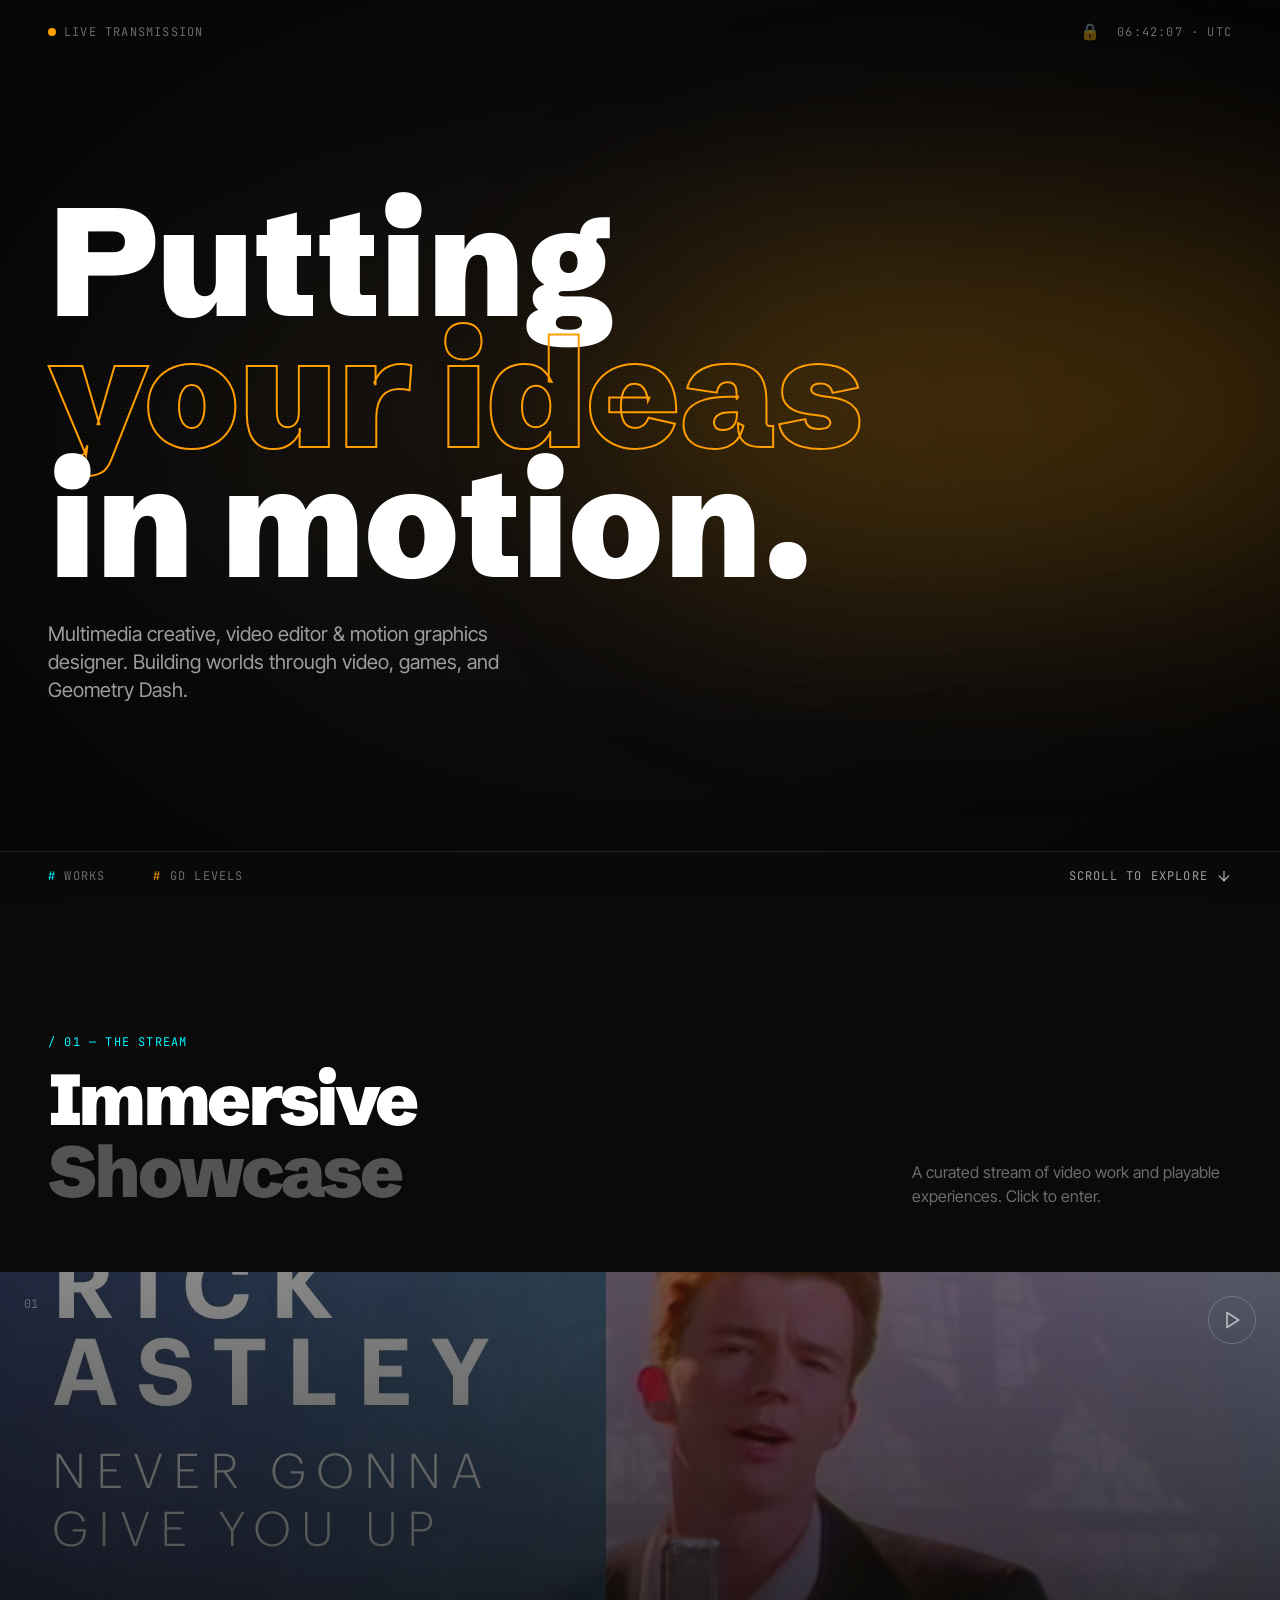
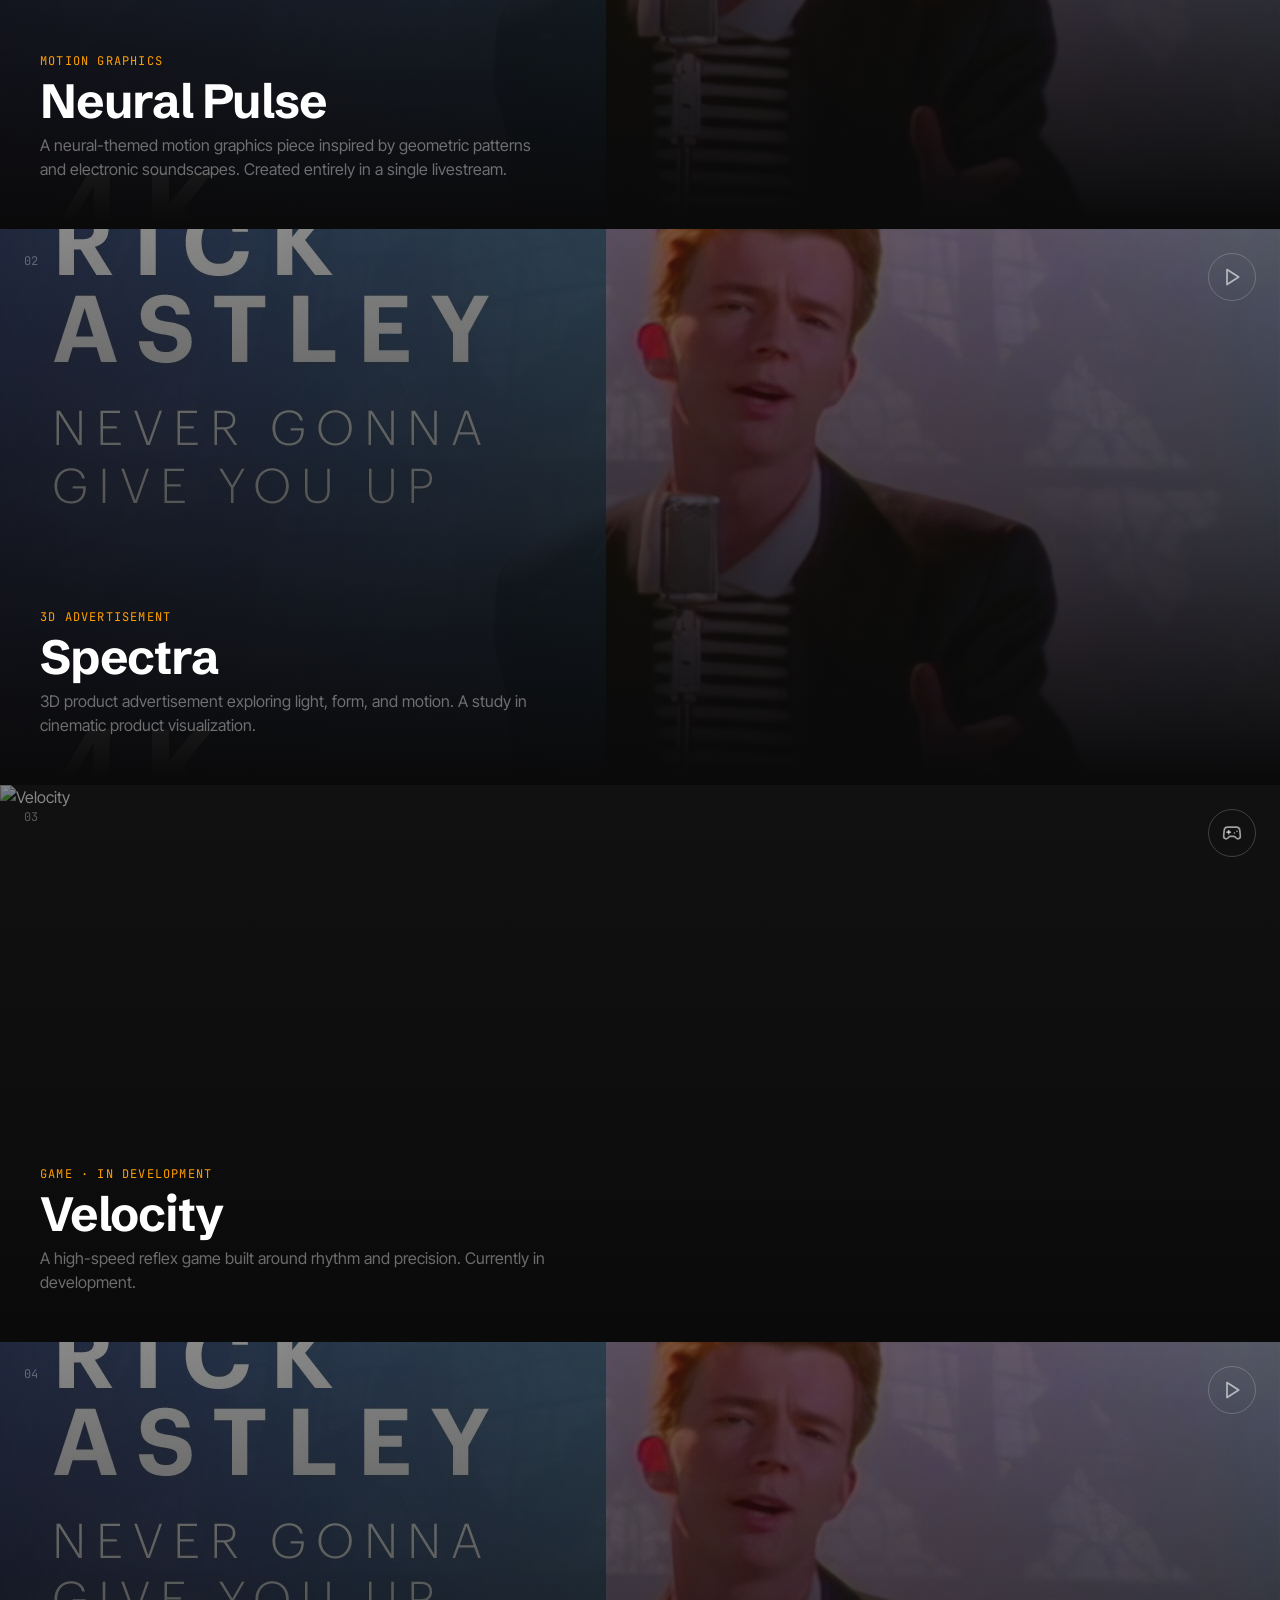
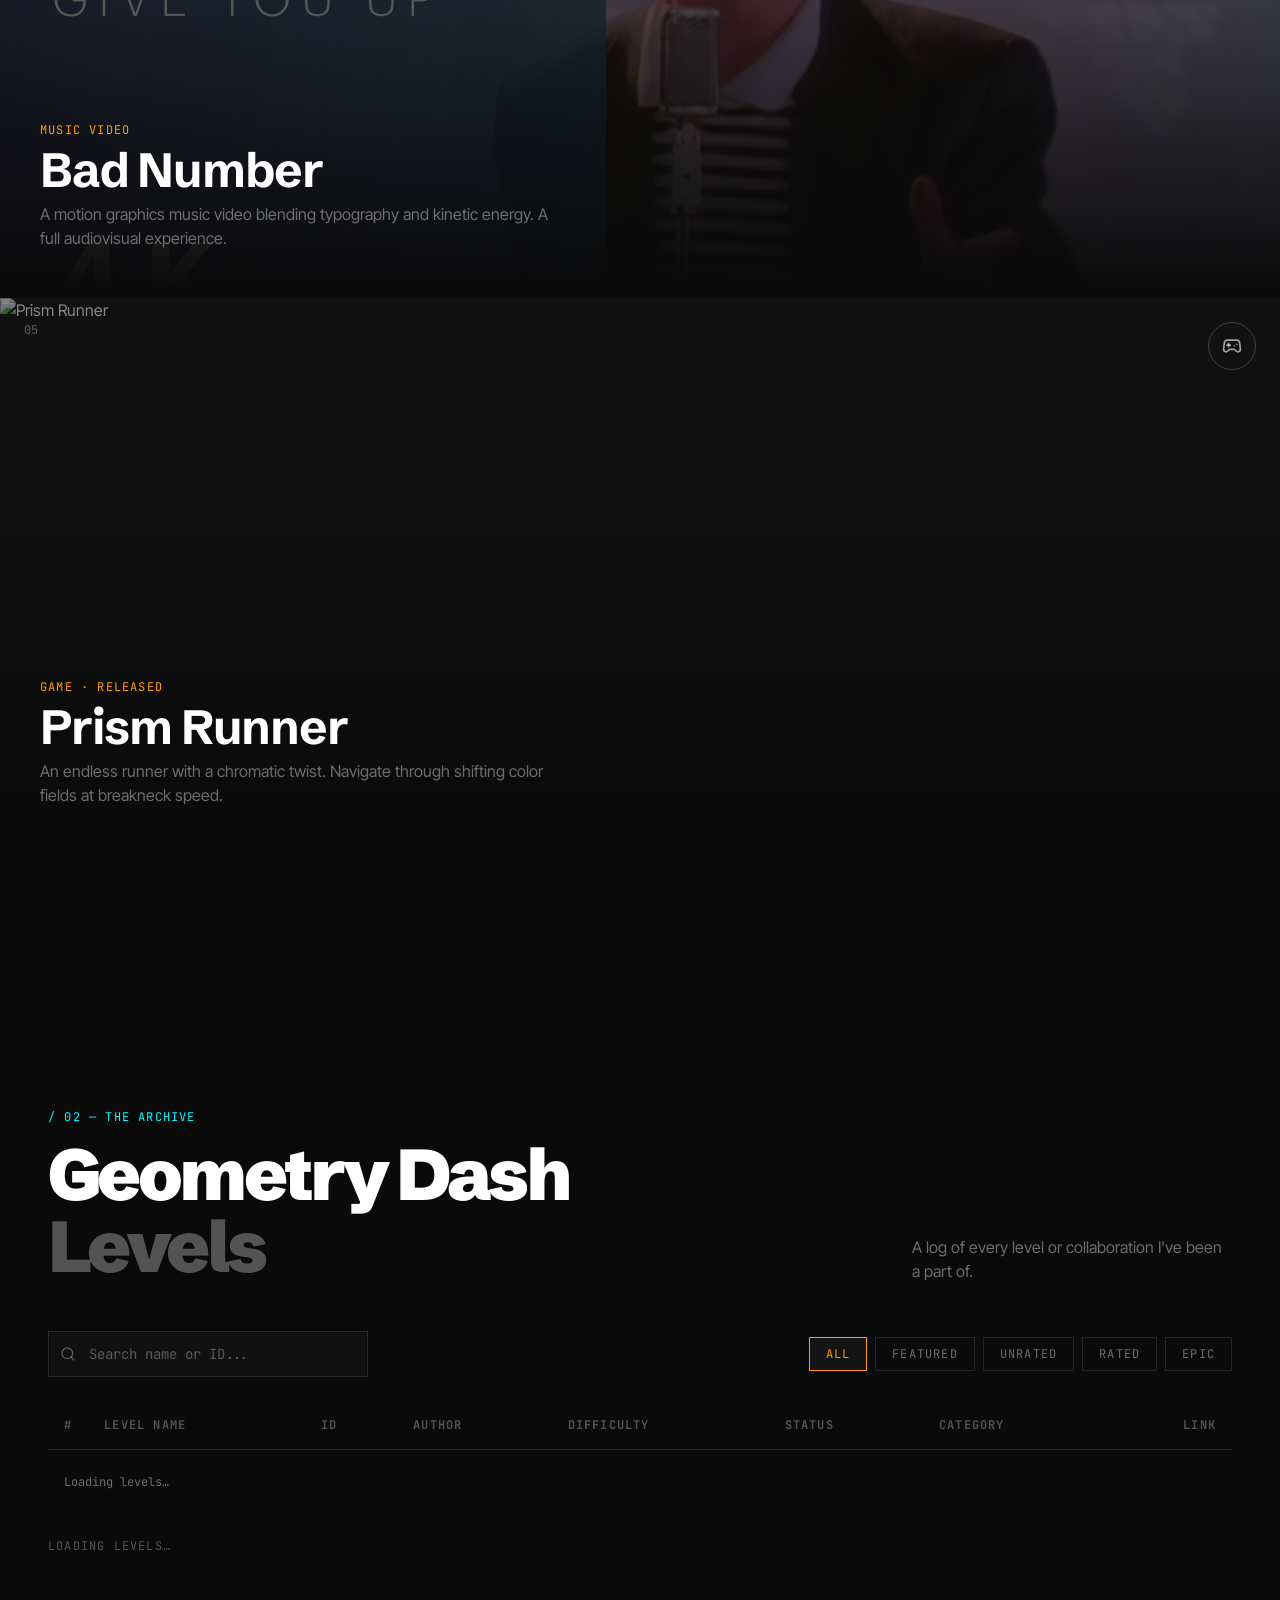
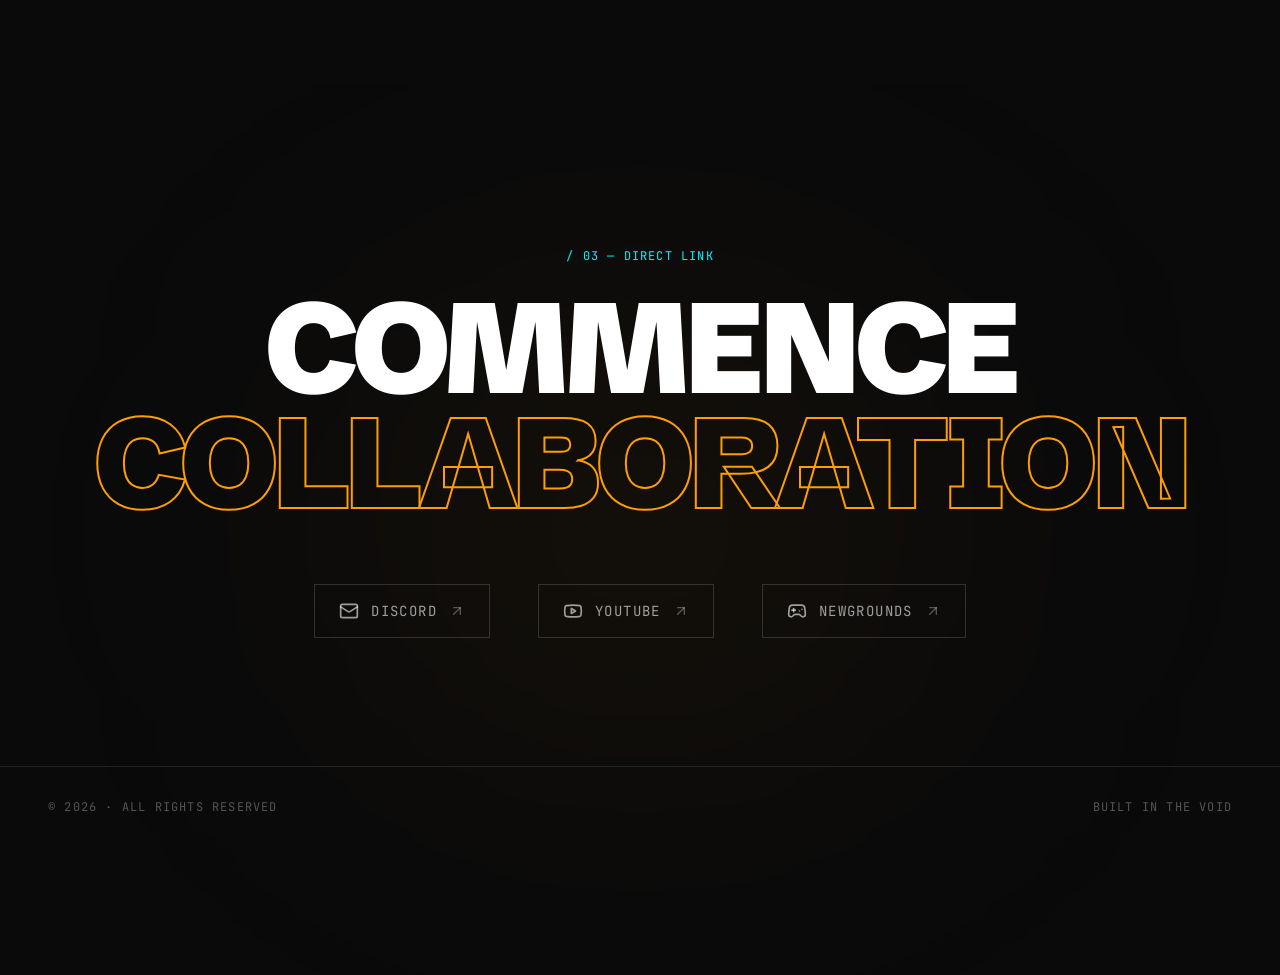
==== commit 5196546c: "Update index.html" ====
--- a/index.html
+++ b/index.html
@@ -1,45 +1,20 @@
 <!DOCTYPE html>
 <html lang="en">
-<script>
-  (async function() {
-    if (localStorage.getItem("auth_pass_verified") !== "true") {
-      const pass = prompt("Enter Password:");
-      if (!pass) {
-        document.documentElement.innerHTML = "<h3>Access Denied</h3>";
-        throw new Error("Unauthorized");
-      }
-      try {
-        const res = await fetch("/api/verify-password", {
-          method: "POST",
-          headers: { "Content-Type": "application/json" },
-          body: JSON.stringify({ password: pass })
-        });
-        const data = await res.json();
-        if (!data.ok) {
-          document.documentElement.innerHTML = "<h3>Access Denied: Incorrect Password</h3>";
-          throw new Error("Unauthorized");
-        }
-        localStorage.setItem("auth_pass_verified", "true");
-      } catch (e) {
-        document.documentElement.innerHTML = "<h3>Access Denied: Verification Failed</h3>";
-        throw new Error("Unauthorized");
-      }
-    }
-  })();
-</script>
+<head>
 <meta content="text/html; charset=utf-8" http-equiv="Content-Type"/>
-
 <link href="https://i.postimg.cc/6pp1KMMZ/http-gather-fandalism-com-hyperfollow-blob-image-7944355-bawgjsl9veofr6ac3tvrit-1738108440096.png" rel="icon" type="image/svg+xml"/>
 <meta content="width=device-width, initial-scale=1.0" name="viewport"/>
 <link href="./manifest.webmanifest" rel="manifest"/>
-<title>
-   Syxpher
-  </title>
+<title>Syxpher</title>
 <link crossorigin="" href="./assets/styles.css" rel="stylesheet"/>
 <meta content="yes" name="mobile-web-app-capable"/>
 <meta content="black" name="apple-mobile-web-app-status-bar-style"/>
 <meta content="Cubelytics" name="apple-mobile-web-app-title"/>
-<link href="./assets/netlify-fixes.css" rel="stylesheet"/><script defer="True" src="./assets/site.js"></script><script src="gd-levels.js" defer></script></script><meta content="Multimedia creative, video editor, motion graphics designer, game creator, and Geometry Dash builder." name="description"/></head>
+<link href="./assets/netlify-fixes.css" rel="stylesheet"/>
+<script defer src="./assets/site.js"></script>
+<script src="gd-levels.js" defer></script>
+<meta content="Multimedia creative, video editor, motion graphics designer, game creator, and Geometry Dash builder." name="description"/>
+</head>
 <body>
 <div id="root">
 <div class="relative min-h-screen">
@@ -393,7 +368,7 @@
 <tbody id="levels-tbody">
 <tr>
 <td class="py-6 px-4 font-mono-tech text-xs text-white/40" colspan="8">
-          Loading levels&#8230;
+          Loading levels…
          </td>
 </tr>
 </tbody>
@@ -401,7 +376,7 @@
 </div>
 <div class="px-6 md:px-12 mt-6">
 <p class="font-mono-tech text-xs text-white/30 uppercase tracking-widest">
-        <span id="levels-count">Loading levels&#8230;</span>
+        <span id="levels-count">Loading levels…</span>
        </p>
 </div>
 </section>
@@ -485,7 +460,7 @@
 </div>
 <div class="relative z-10 mt-20 md:mt-32 border-t border-white/10 pt-8 px-6 md:px-12 flex items-center justify-between flex-wrap gap-4">
 <span class="font-mono-tech text-xs text-white/30 uppercase tracking-widest">
-        © Syxpher 2026 · All Rights Reserved
+        © 2026 · All Rights Reserved
        </span>
 <span class="font-mono-tech text-xs text-white/30 uppercase tracking-widest">
         Built in the void
@@ -495,9 +470,80 @@
 </div>
 </div>
 <div class="fixed top-0 z-[100] flex max-h-screen w-full flex-col-reverse p-4 sm:bottom-0 sm:right-0 sm:top-auto sm:flex-col md:max-w-[420px]">
-<div class="fixed top-0 z-[100] flex max-h-screen w-full flex-col-reverse p-4 sm:bottom-0 sm:right-0 sm:top-auto sm:flex-col md:max-w-[420px]">
-</div>
-</div>
-</div>
+</div>
+</div>
+
+<!-- Admin Password / TOTP Verification Modal Popup -->
+<div id="admin-modal" class="fixed inset-0 z-[200] flex items-center justify-center bg-black/80 backdrop-blur-md hidden">
+  <div class="bg-[#111] border border-white/20 p-8 max-w-sm w-full relative shadow-2xl">
+    <h3 class="font-heading font-bold text-xl text-white mb-2">Admin Authentication</h3>
+    <p class="text-white/50 text-xs font-mono-tech mb-6">Enter your 6-digit authentication code.</p>
+    <input type="password" id="admin-code-input" maxlength="6" placeholder="******" class="w-full bg-[#0A0A0B] border border-white/20 px-4 py-3 text-white font-mono-tech text-center tracking-widest text-lg focus:border-[#FF9E00] focus:outline-none mb-4" autocomplete="one-time-code" />
+    <div class="flex gap-4">
+      <button id="admin-submit-btn" class="flex-1 bg-[#FF9E00] text-[#0A0A0B] font-mono-tech text-xs uppercase tracking-widest py-3 font-bold hover:bg-opacity-90 transition-colors cursor-pointer">Verify</button>
+      <button id="admin-cancel-btn" class="px-4 py-3 border border-white/20 text-white/60 font-mono-tech text-xs uppercase tracking-widest hover:text-white transition-colors cursor-pointer">Cancel</button>
+    </div>
+    <p id="admin-error-msg" class="text-red-400 font-mono-tech text-xs mt-3 hidden text-center"></p>
+  </div>
+</div>
+
+<script>
+  document.addEventListener('DOMContentLoaded', () => {
+    const lockBtn = document.getElementById('admin-lock');
+    const modal = document.getElementById('admin-modal');
+    const cancelBtn = document.getElementById('admin-cancel-btn');
+    const submitBtn = document.getElementById('admin-submit-btn');
+    const codeInput = document.getElementById('admin-code-input');
+    const errorMsg = document.getElementById('admin-error-msg');
+
+    if (lockBtn && modal) {
+      lockBtn.addEventListener('click', () => {
+        modal.classList.remove('hidden');
+        codeInput.value = '';
+        errorMsg.classList.add('hidden');
+        codeInput.focus();
+      });
+
+      cancelBtn.addEventListener('click', () => {
+        modal.classList.add('hidden');
+      });
+
+      modal.addEventListener('click', (e) => {
+        if (e.target === modal) modal.classList.add('hidden');
+      });
+
+      const handleVerify = async () => {
+        const code = codeInput.value.trim();
+        if (!code) return;
+        
+        try {
+          errorMsg.classList.add('hidden');
+          const res = await fetch('/api/verify', {
+            method: 'POST',
+            headers: { 'Content-Type': 'application/json' },
+            body: JSON.stringify({ code })
+          });
+          const data = await res.json();
+          if (data.ok && data.token) {
+            localStorage.setItem('admin_token', data.token);
+            modal.classList.add('hidden');
+            alert('Admin authentication successful!');
+          } else {
+            errorMsg.textContent = 'Invalid authentication code.';
+            errorMsg.classList.remove('hidden');
+          }
+        } catch (err) {
+          errorMsg.textContent = 'Server error during verification.';
+          errorMsg.classList.remove('hidden');
+        }
+      };
+
+      submitBtn.addEventListener('click', handleVerify);
+      codeInput.addEventListener('keypress', (e) => {
+        if (e.key === 'Enter') handleVerify();
+      });
+    }
+  });
+</script>
 </body>
 </html>
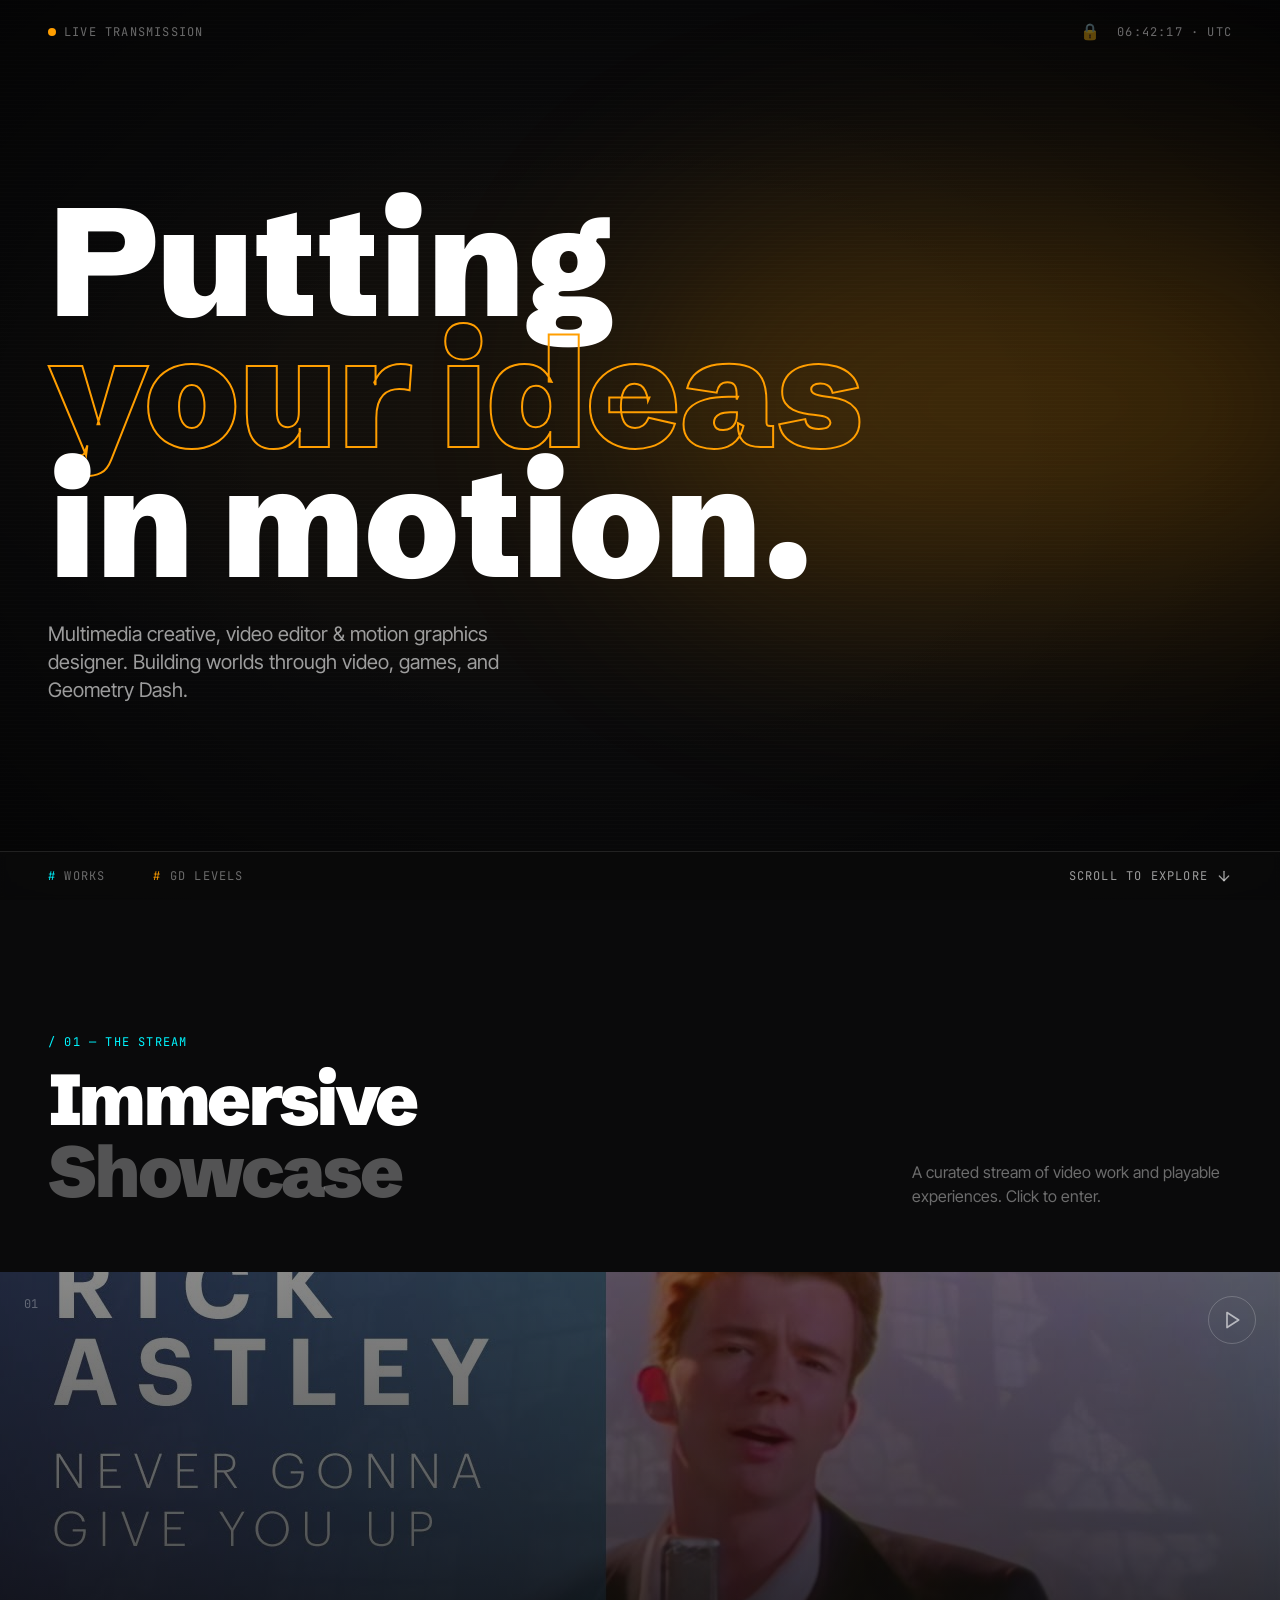
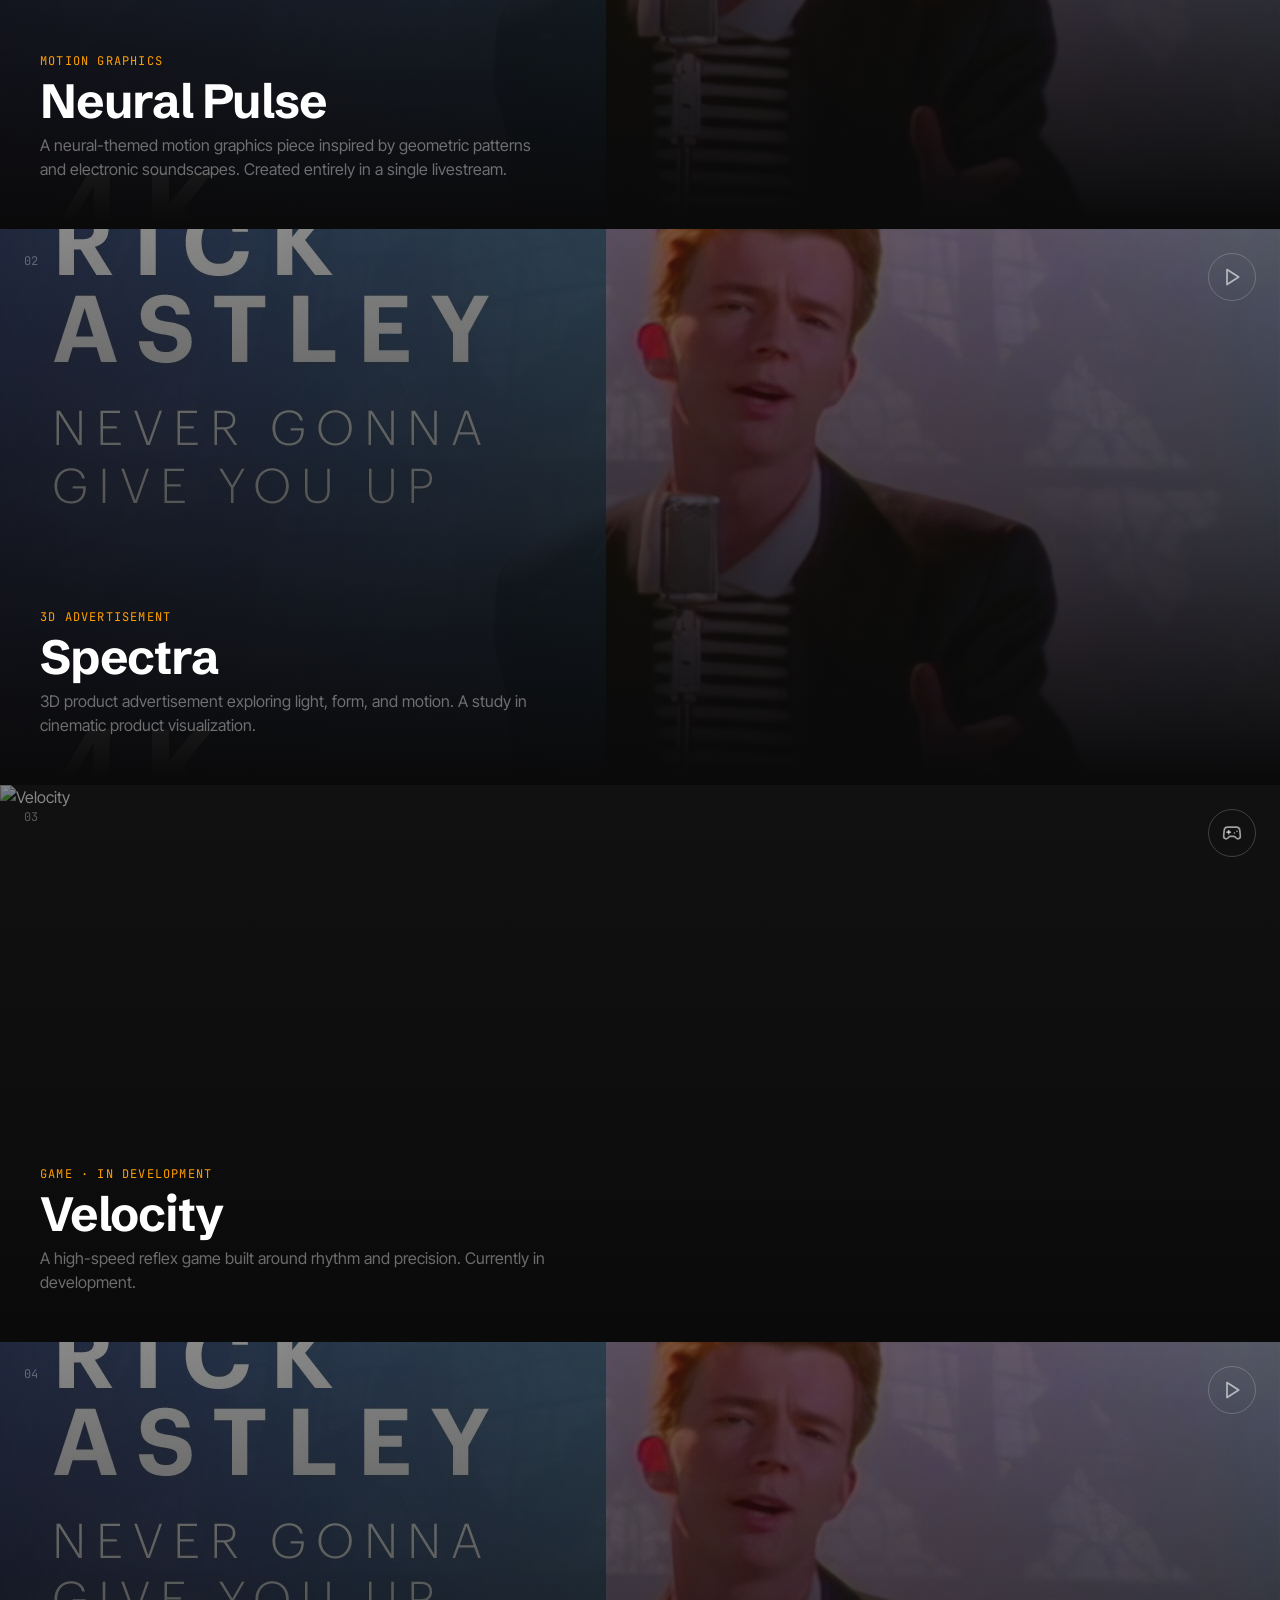
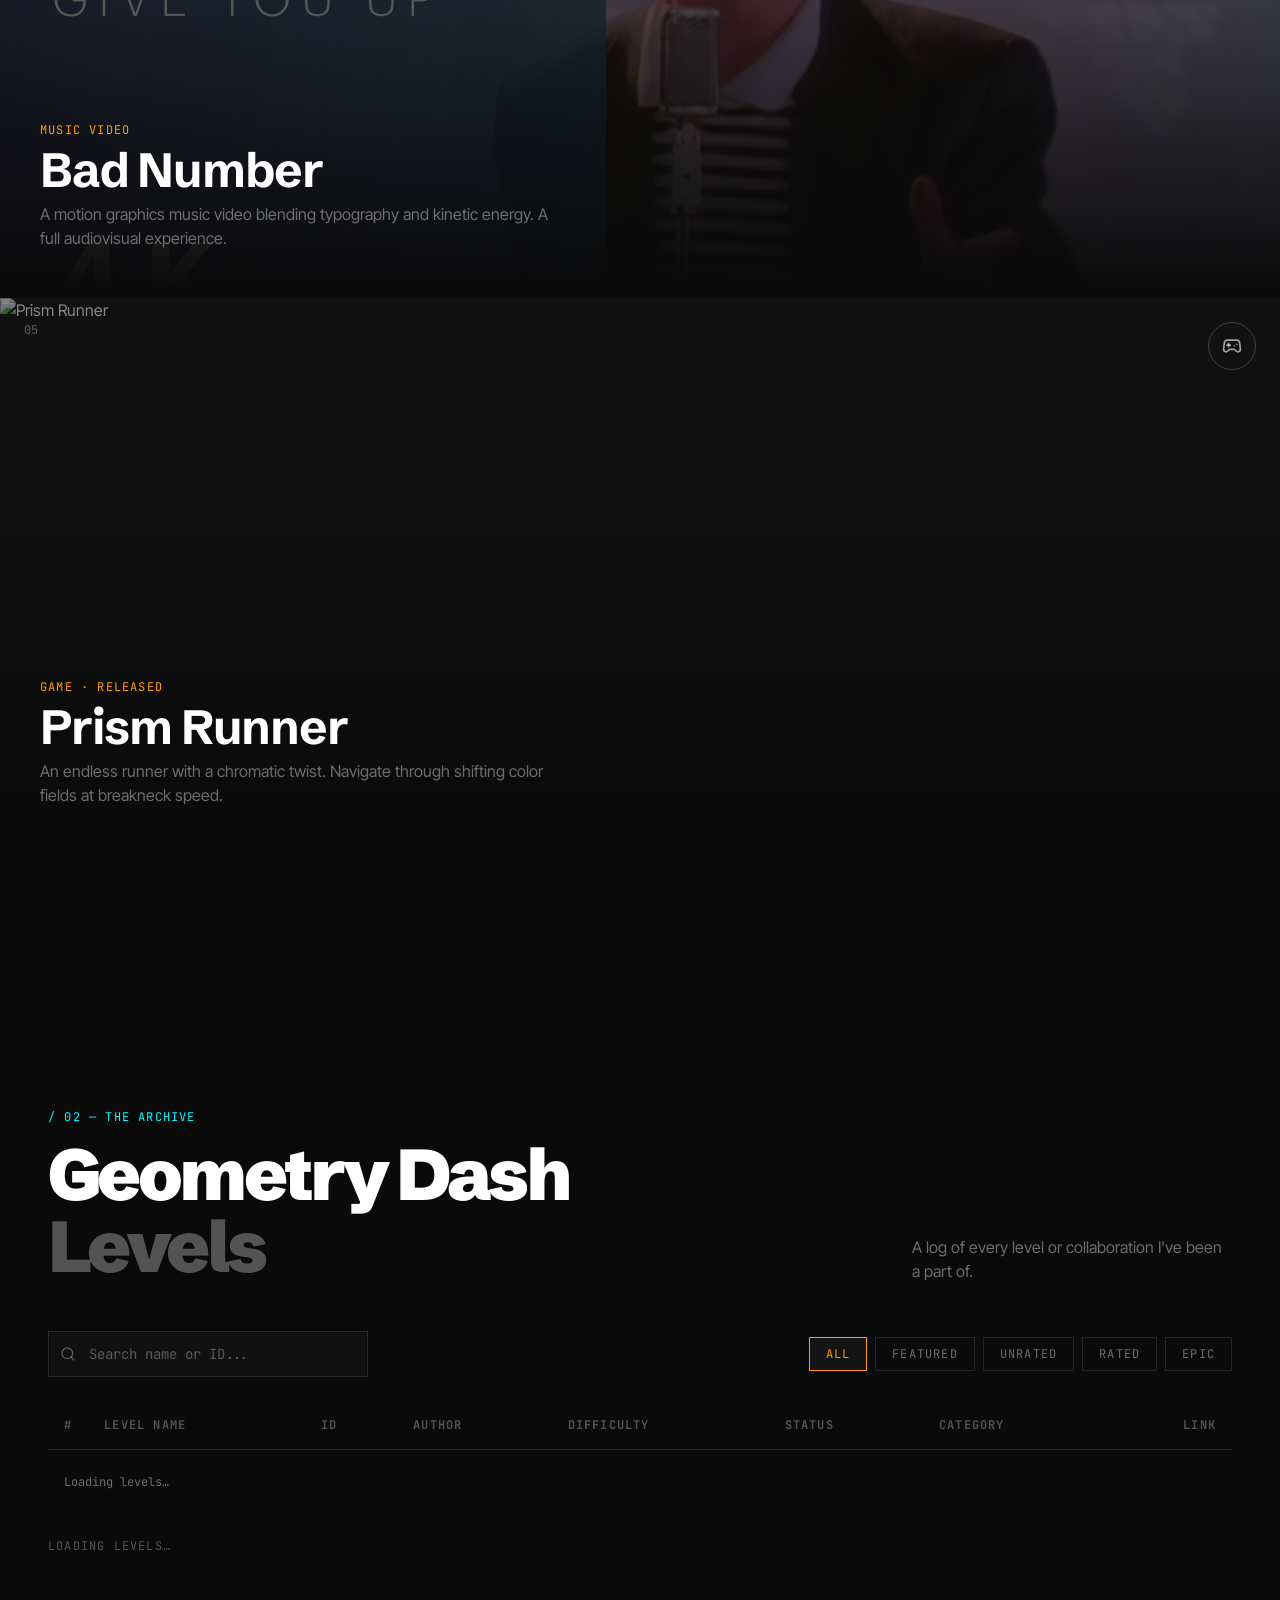
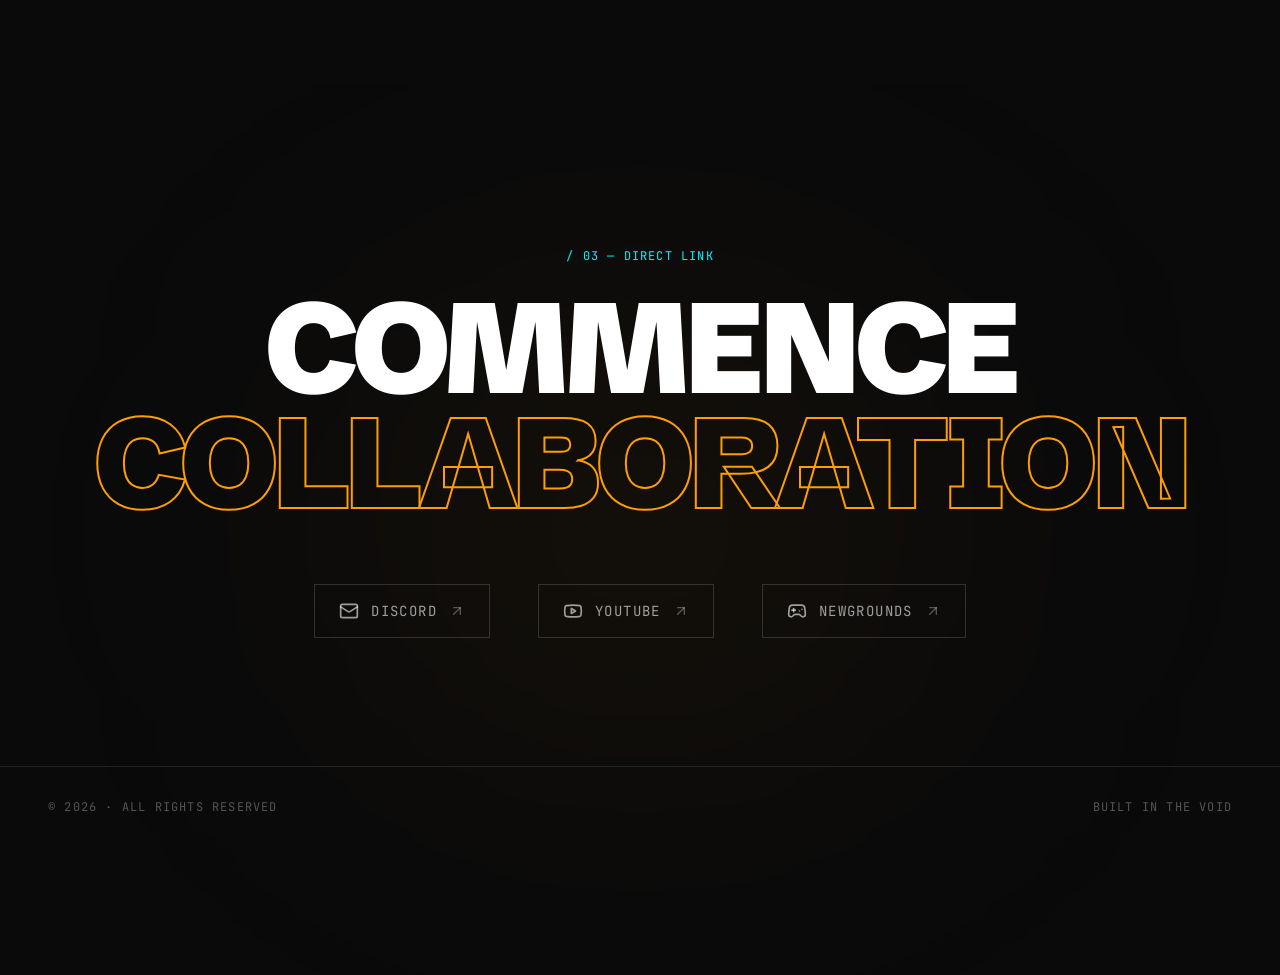
==== commit fa914519: "Update index.html" ====
--- a/index.html
+++ b/index.html
@@ -1,20 +1,19 @@
 <!DOCTYPE html>
+
 <html lang="en">
-<head>
 <meta content="text/html; charset=utf-8" http-equiv="Content-Type"/>
+
 <link href="https://i.postimg.cc/6pp1KMMZ/http-gather-fandalism-com-hyperfollow-blob-image-7944355-bawgjsl9veofr6ac3tvrit-1738108440096.png" rel="icon" type="image/svg+xml"/>
 <meta content="width=device-width, initial-scale=1.0" name="viewport"/>
 <link href="./manifest.webmanifest" rel="manifest"/>
-<title>Syxpher</title>
+<title>
+   Syxpher
+  </title>
 <link crossorigin="" href="./assets/styles.css" rel="stylesheet"/>
 <meta content="yes" name="mobile-web-app-capable"/>
 <meta content="black" name="apple-mobile-web-app-status-bar-style"/>
 <meta content="Cubelytics" name="apple-mobile-web-app-title"/>
-<link href="./assets/netlify-fixes.css" rel="stylesheet"/>
-<script defer src="./assets/site.js"></script>
-<script src="gd-levels.js" defer></script>
-<meta content="Multimedia creative, video editor, motion graphics designer, game creator, and Geometry Dash builder." name="description"/>
-</head>
+<link href="./assets/netlify-fixes.css" rel="stylesheet"/><script defer="True" src="./assets/site.js"></script><script src="gd-levels.js" defer></script></script><meta content="Multimedia creative, video editor, motion graphics designer, game creator, and Geometry Dash builder." name="description"/></head>
 <body>
 <div id="root">
 <div class="relative min-h-screen">
@@ -368,7 +367,7 @@
 <tbody id="levels-tbody">
 <tr>
 <td class="py-6 px-4 font-mono-tech text-xs text-white/40" colspan="8">
-          Loading levels…
+          Loading levels&#8230;
          </td>
 </tr>
 </tbody>
@@ -376,7 +375,7 @@
 </div>
 <div class="px-6 md:px-12 mt-6">
 <p class="font-mono-tech text-xs text-white/30 uppercase tracking-widest">
-        <span id="levels-count">Loading levels…</span>
+        <span id="levels-count">Loading levels&#8230;</span>
        </p>
 </div>
 </section>
@@ -470,80 +469,11 @@
 </div>
 </div>
 <div class="fixed top-0 z-[100] flex max-h-screen w-full flex-col-reverse p-4 sm:bottom-0 sm:right-0 sm:top-auto sm:flex-col md:max-w-[420px]">
+<div class="fixed top-0 z-[100] flex max-h-screen w-full flex-col-reverse p-4 sm:bottom-0 sm:right-0 sm:top-auto sm:flex-col md:max-w-[420px]">
+</div>
 </div>
 </div>
 
-<!-- Admin Password / TOTP Verification Modal Popup -->
-<div id="admin-modal" class="fixed inset-0 z-[200] flex items-center justify-center bg-black/80 backdrop-blur-md hidden">
-  <div class="bg-[#111] border border-white/20 p-8 max-w-sm w-full relative shadow-2xl">
-    <h3 class="font-heading font-bold text-xl text-white mb-2">Admin Authentication</h3>
-    <p class="text-white/50 text-xs font-mono-tech mb-6">Enter your 6-digit authentication code.</p>
-    <input type="password" id="admin-code-input" maxlength="6" placeholder="******" class="w-full bg-[#0A0A0B] border border-white/20 px-4 py-3 text-white font-mono-tech text-center tracking-widest text-lg focus:border-[#FF9E00] focus:outline-none mb-4" autocomplete="one-time-code" />
-    <div class="flex gap-4">
-      <button id="admin-submit-btn" class="flex-1 bg-[#FF9E00] text-[#0A0A0B] font-mono-tech text-xs uppercase tracking-widest py-3 font-bold hover:bg-opacity-90 transition-colors cursor-pointer">Verify</button>
-      <button id="admin-cancel-btn" class="px-4 py-3 border border-white/20 text-white/60 font-mono-tech text-xs uppercase tracking-widest hover:text-white transition-colors cursor-pointer">Cancel</button>
-    </div>
-    <p id="admin-error-msg" class="text-red-400 font-mono-tech text-xs mt-3 hidden text-center"></p>
-  </div>
-</div>
 
-<script>
-  document.addEventListener('DOMContentLoaded', () => {
-    const lockBtn = document.getElementById('admin-lock');
-    const modal = document.getElementById('admin-modal');
-    const cancelBtn = document.getElementById('admin-cancel-btn');
-    const submitBtn = document.getElementById('admin-submit-btn');
-    const codeInput = document.getElementById('admin-code-input');
-    const errorMsg = document.getElementById('admin-error-msg');
-
-    if (lockBtn && modal) {
-      lockBtn.addEventListener('click', () => {
-        modal.classList.remove('hidden');
-        codeInput.value = '';
-        errorMsg.classList.add('hidden');
-        codeInput.focus();
-      });
-
-      cancelBtn.addEventListener('click', () => {
-        modal.classList.add('hidden');
-      });
-
-      modal.addEventListener('click', (e) => {
-        if (e.target === modal) modal.classList.add('hidden');
-      });
-
-      const handleVerify = async () => {
-        const code = codeInput.value.trim();
-        if (!code) return;
-        
-        try {
-          errorMsg.classList.add('hidden');
-          const res = await fetch('/api/verify', {
-            method: 'POST',
-            headers: { 'Content-Type': 'application/json' },
-            body: JSON.stringify({ code })
-          });
-          const data = await res.json();
-          if (data.ok && data.token) {
-            localStorage.setItem('admin_token', data.token);
-            modal.classList.add('hidden');
-            alert('Admin authentication successful!');
-          } else {
-            errorMsg.textContent = 'Invalid authentication code.';
-            errorMsg.classList.remove('hidden');
-          }
-        } catch (err) {
-          errorMsg.textContent = 'Server error during verification.';
-          errorMsg.classList.remove('hidden');
-        }
-      };
-
-      submitBtn.addEventListener('click', handleVerify);
-      codeInput.addEventListener('keypress', (e) => {
-        if (e.key === 'Enter') handleVerify();
-      });
-    }
-  });
-</script>
 </body>
 </html>
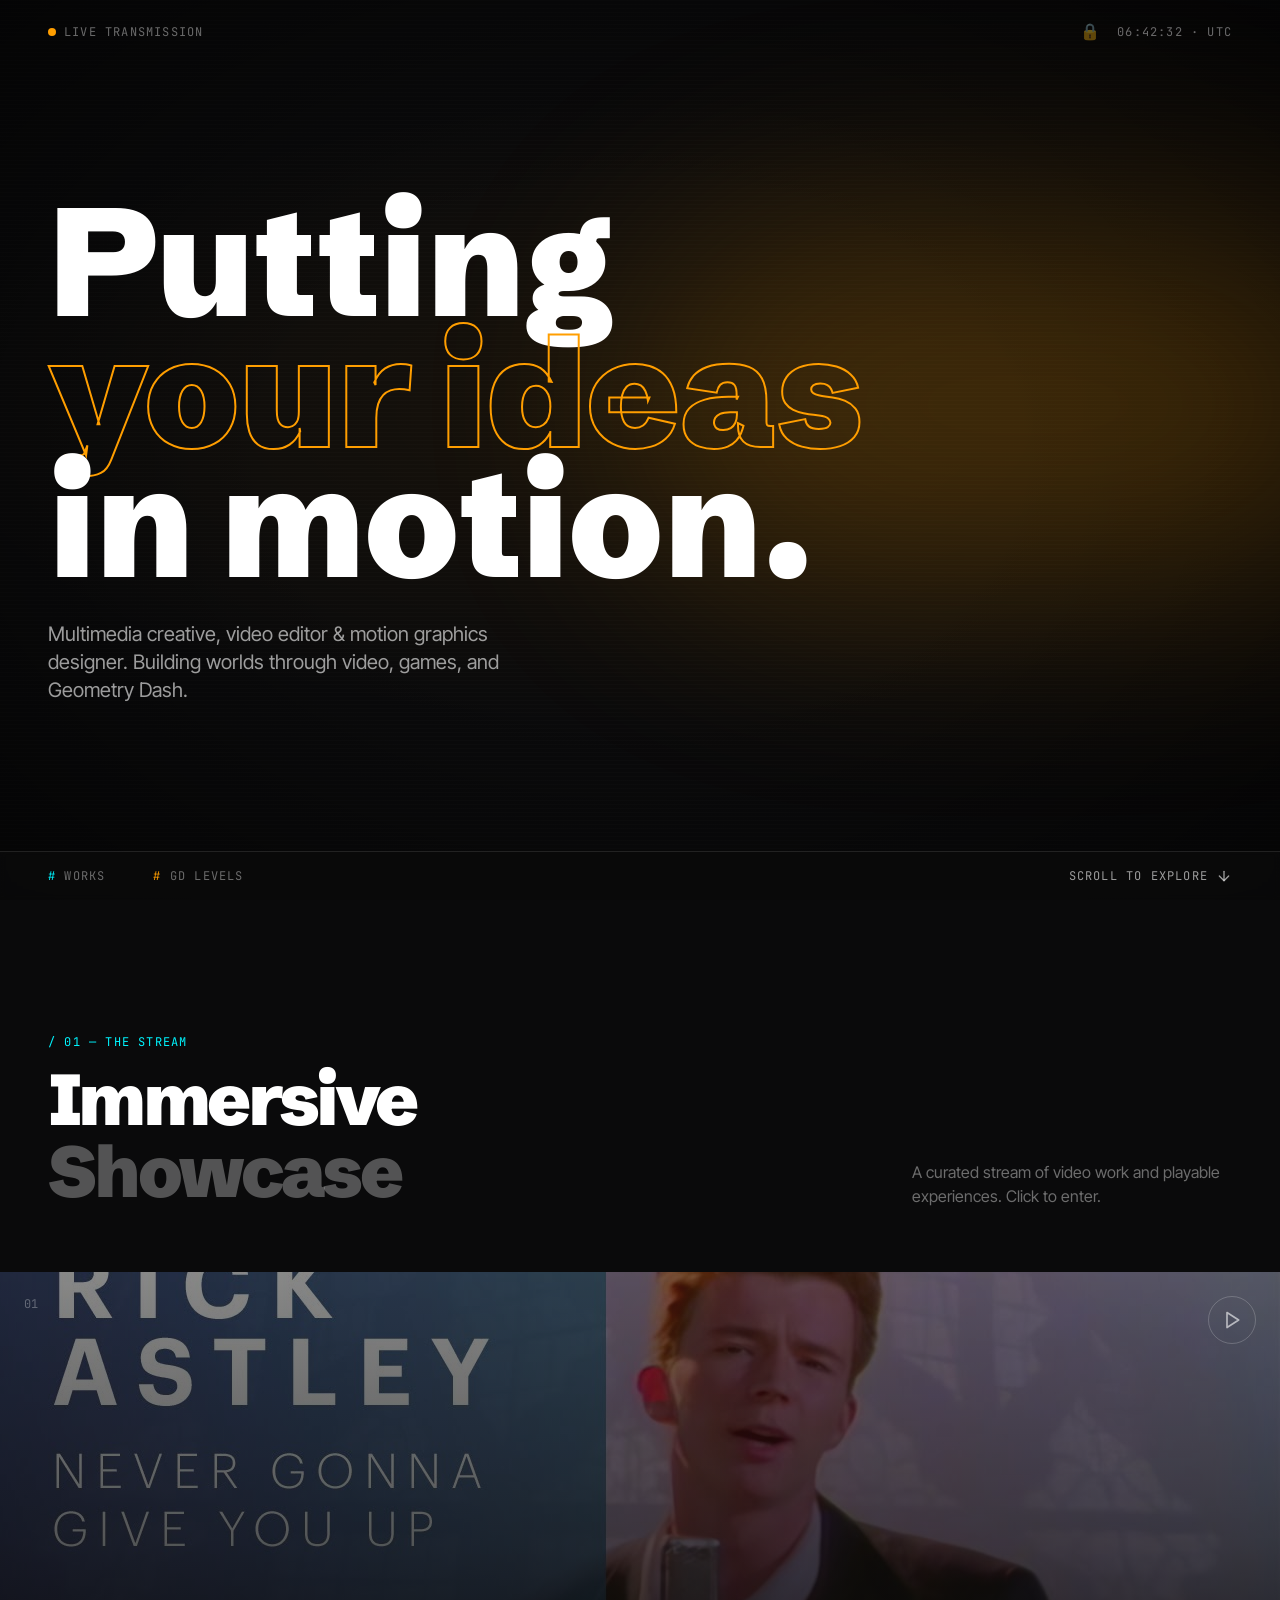
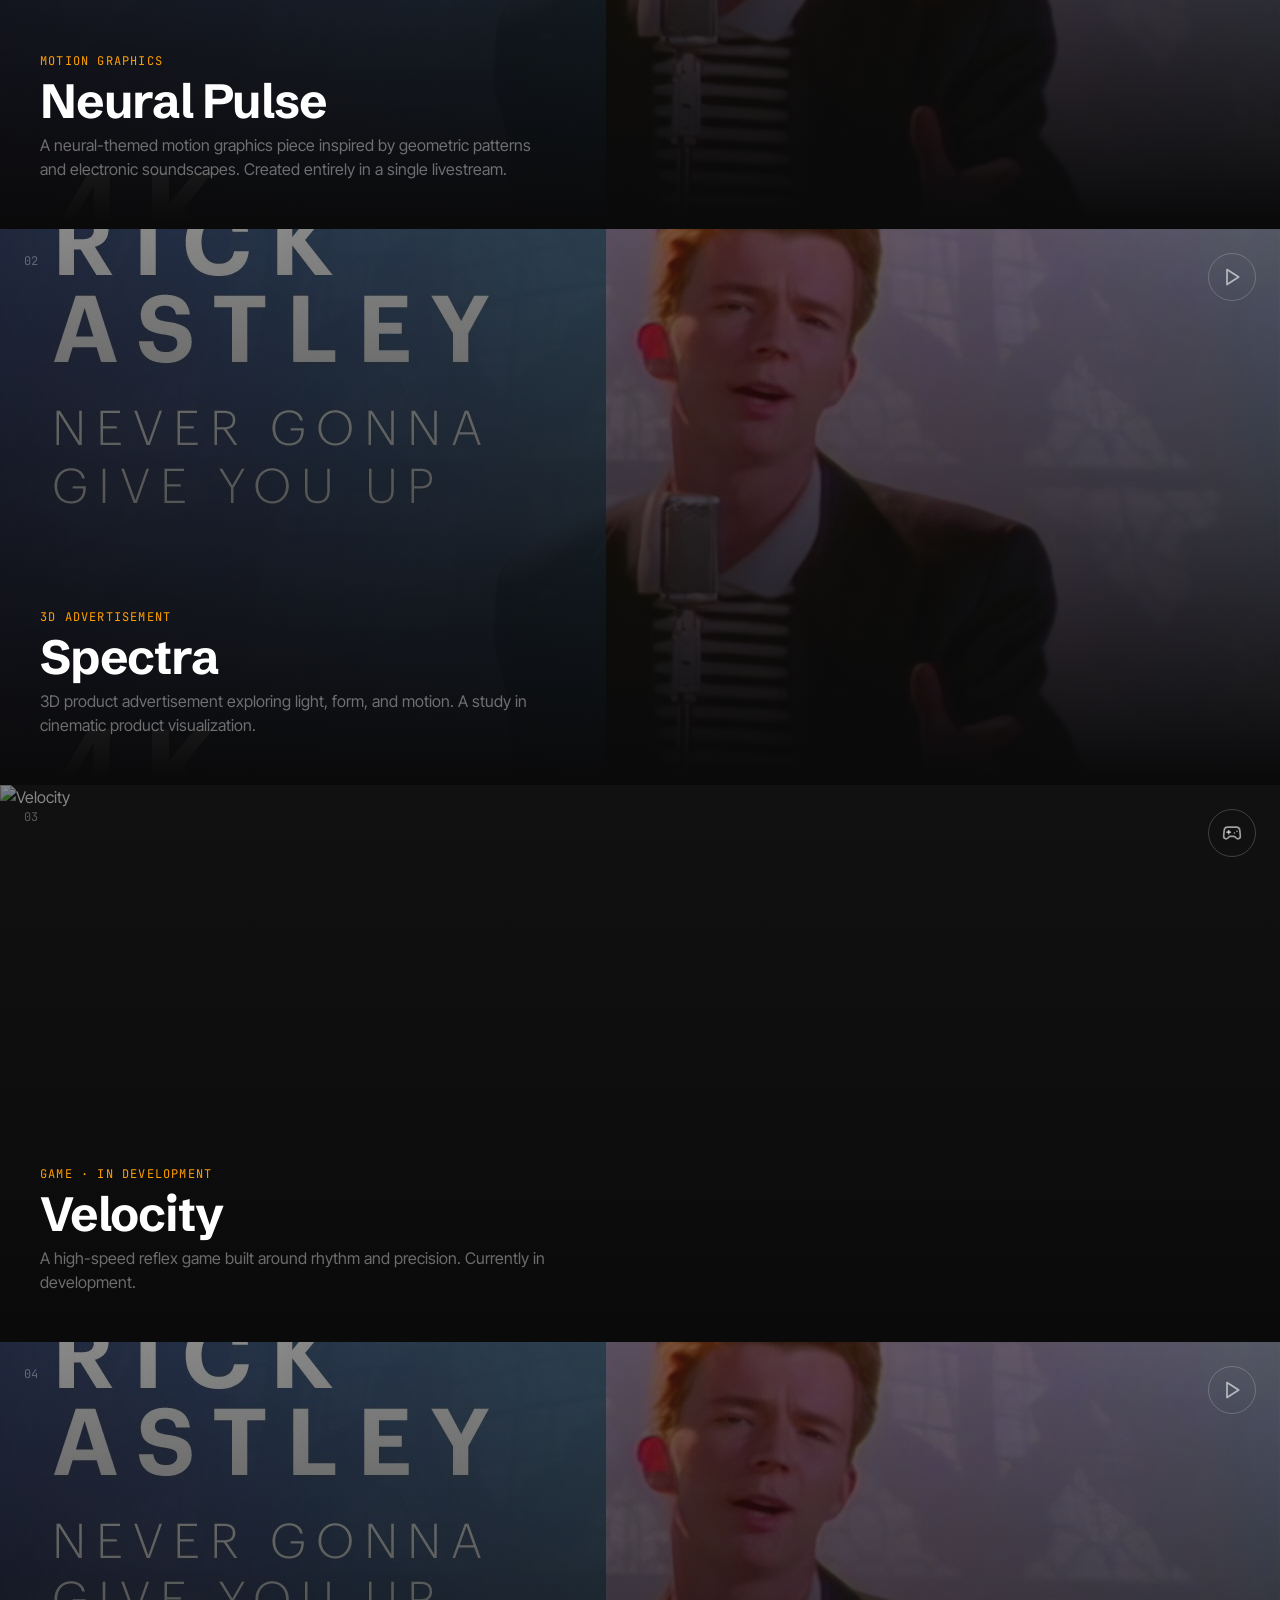
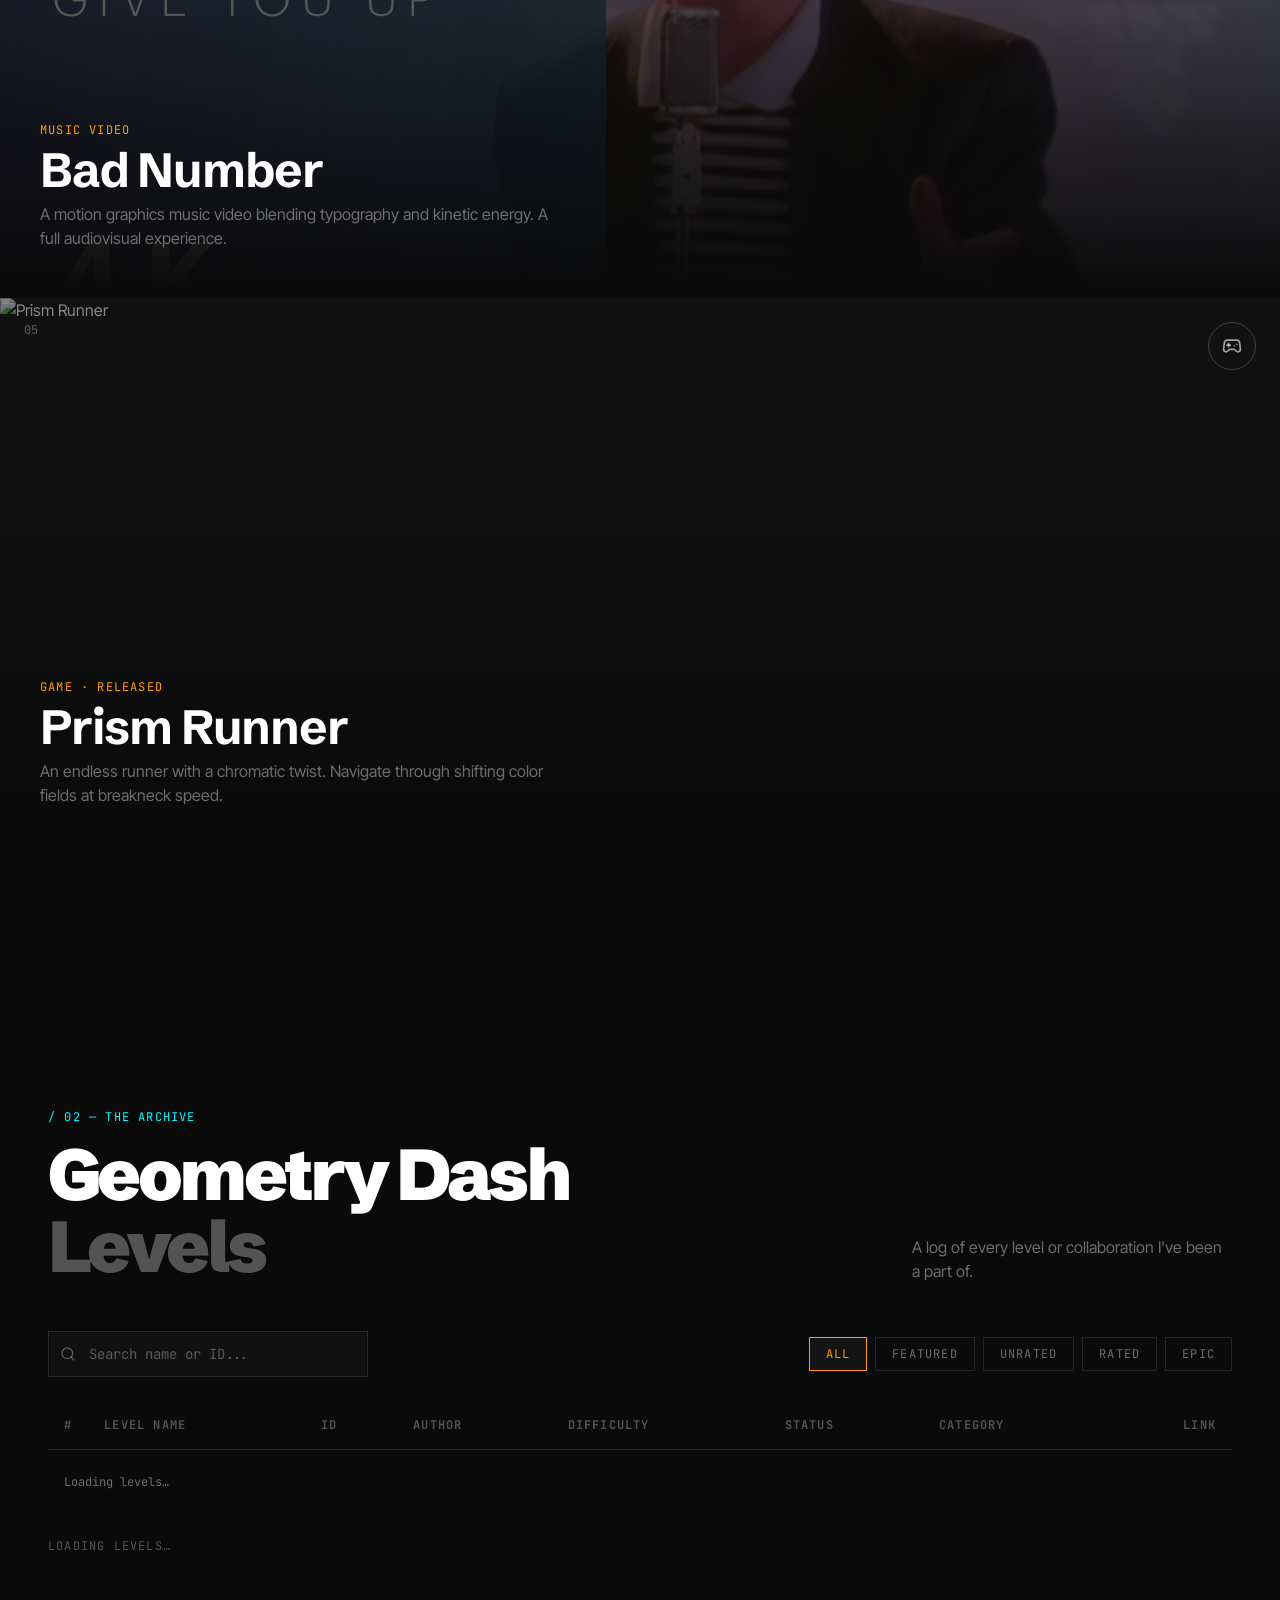
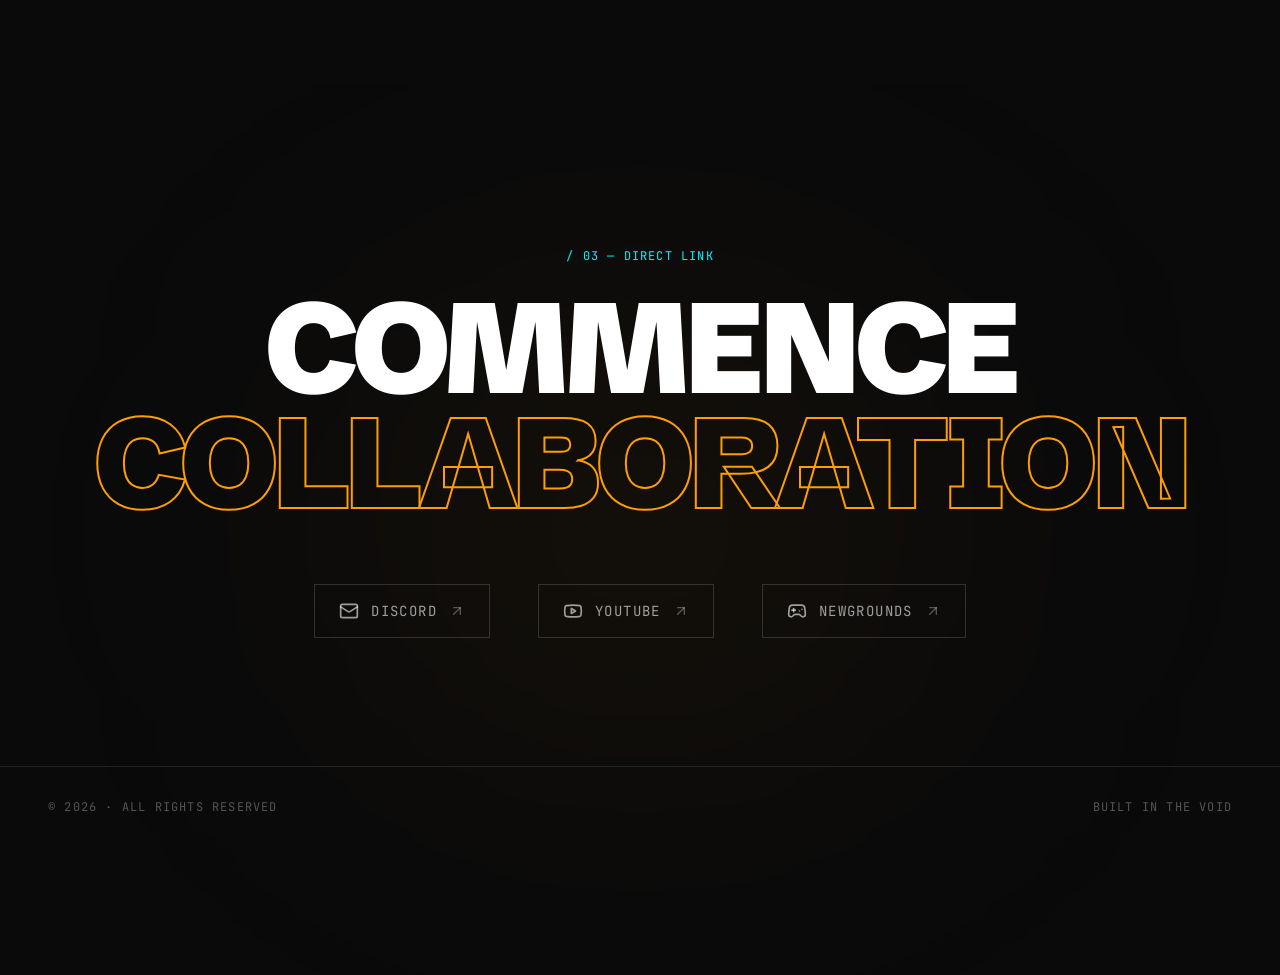
==== commit eb2ffc9b: "Update index.html" ====
--- a/index.html
+++ b/index.html
@@ -474,6 +474,45 @@
 </div>
 </div>
 
-
+<script>
+  document.getElementById('admin-lock')?.addEventListener('click', async () => {
+    // Step 1: Prompt for password first
+    const password = prompt("Enter Admin Password:");
+    if (!password) return;
+    
+    try {
+      const res1 = await fetch('/api/verify', {
+        method: 'POST',
+        headers: { 'Content-Type': 'application/json' },
+        body: JSON.stringify({ password })
+      });
+      const data1 = await res1.json();
+      
+      if (!res1.ok || !data1.ok) {
+        alert("Invalid Password");
+        return;
+      }
+      
+      // Step 2: If password is correct, prompt for Authenticator code
+      const code = prompt("Enter your Authenticator code:");
+      if (!code) return;
+      
+      const res2 = await fetch('/api/verify', {
+        method: 'POST',
+        headers: { 'Content-Type': 'application/json' },
+        body: JSON.stringify({ password, code })
+      });
+      const data2 = await res2.json();
+      
+      if (data2.ok) {
+        window.location.reload();
+      } else {
+        alert("Invalid Authenticator Code");
+      }
+    } catch (e) {
+      alert("Verification failed");
+    }
+  });
+</script>
 </body>
 </html>
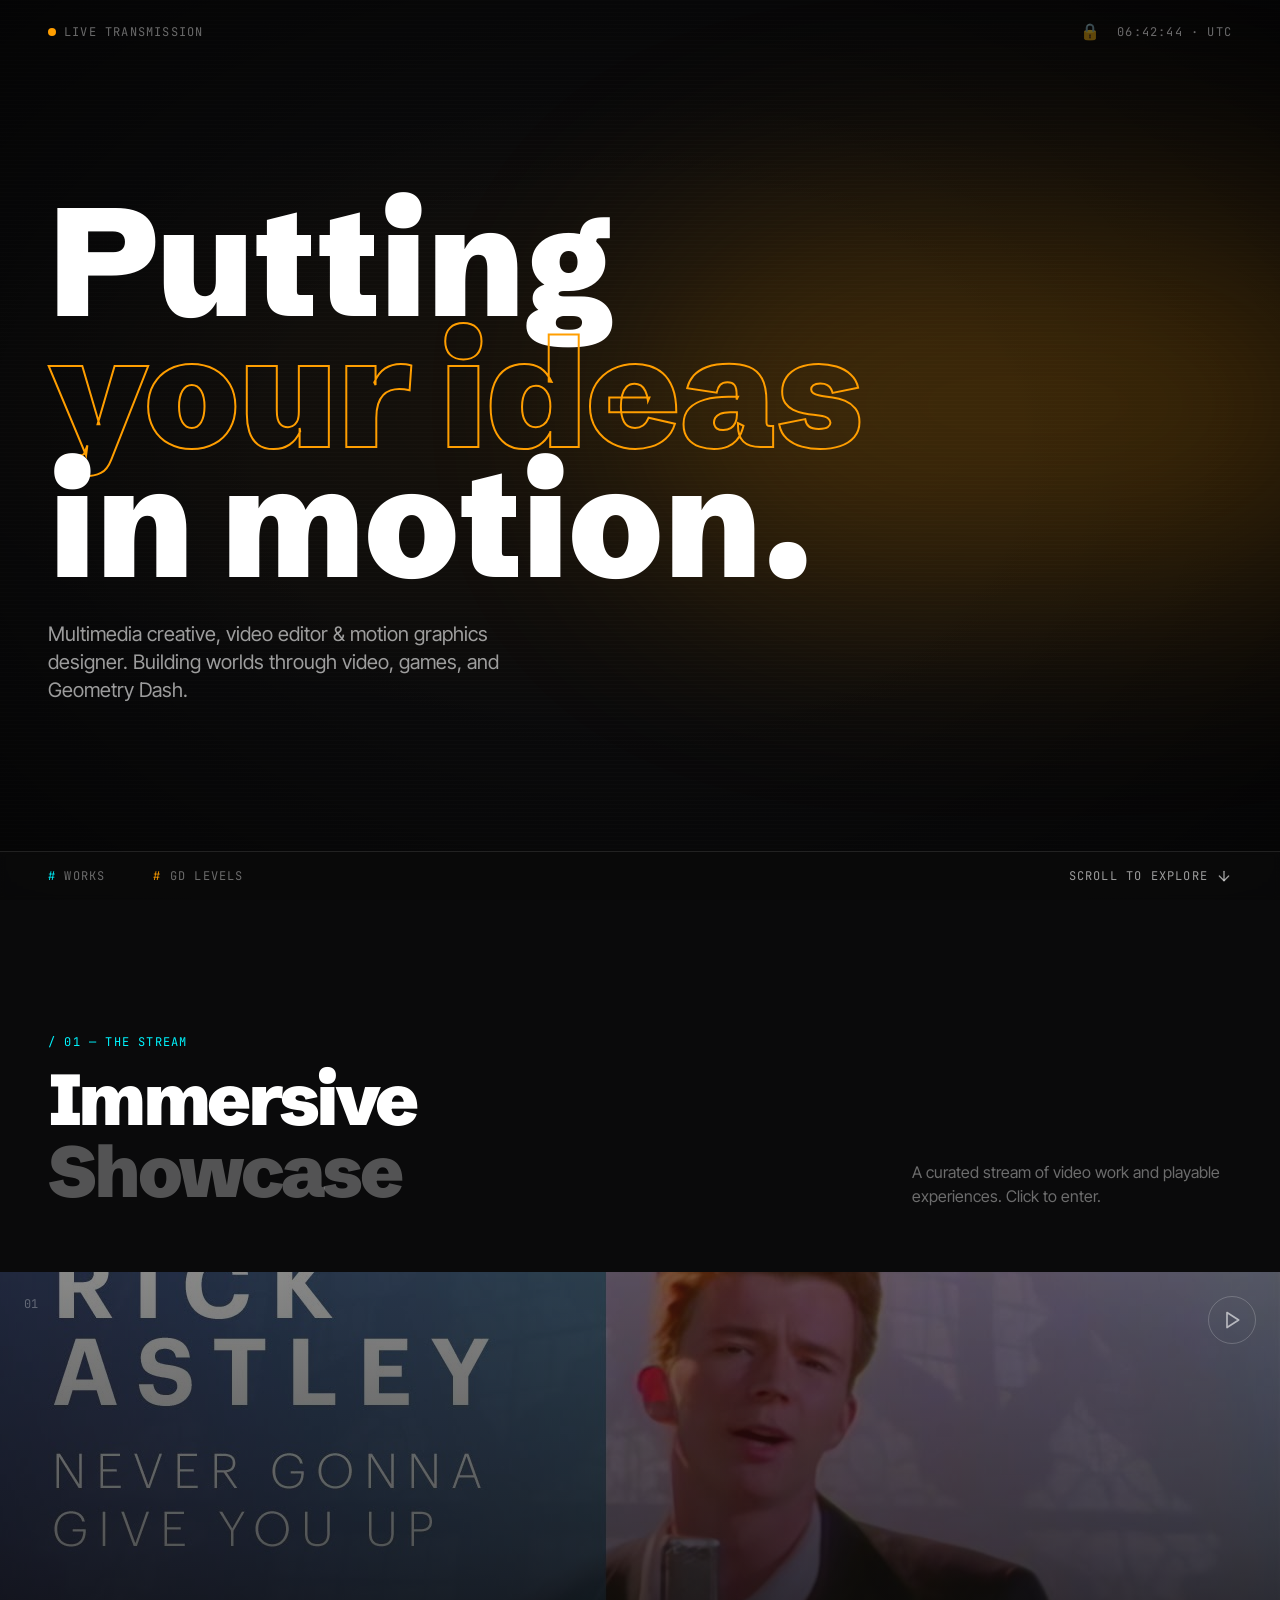
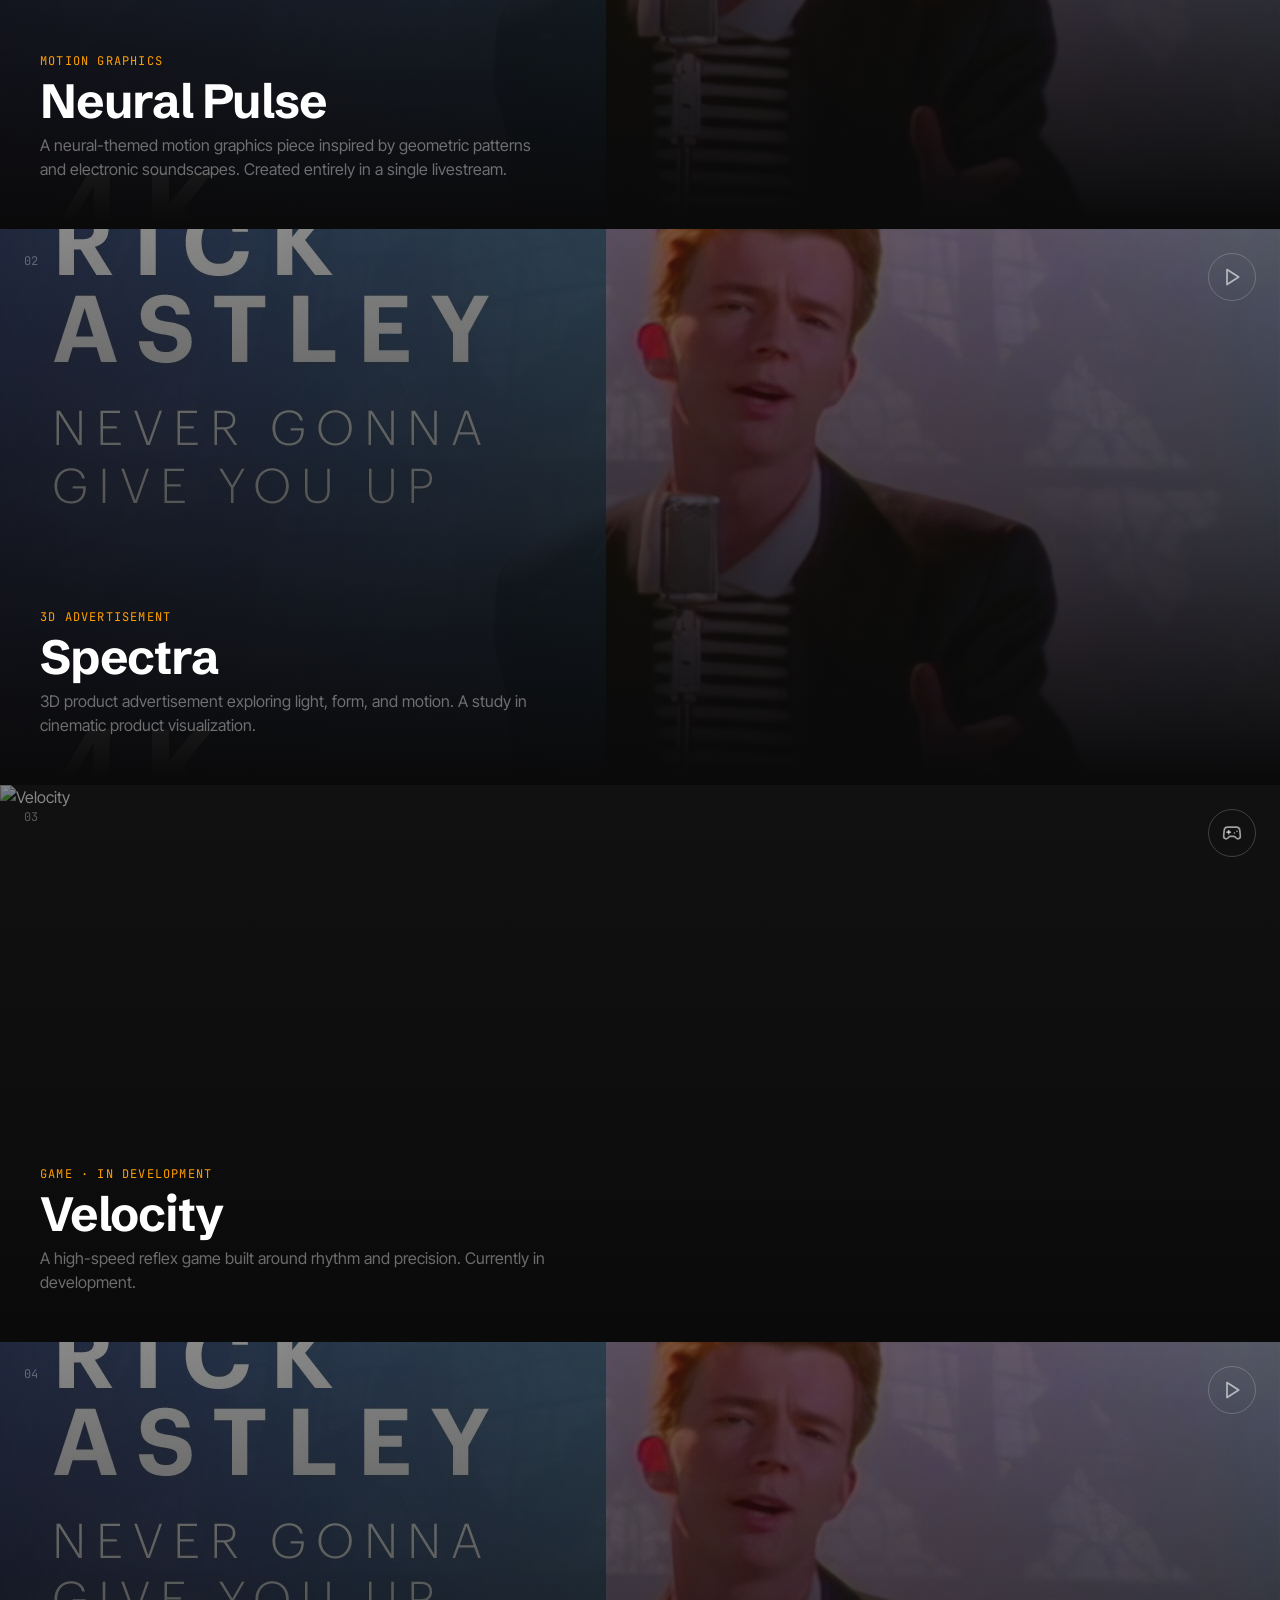
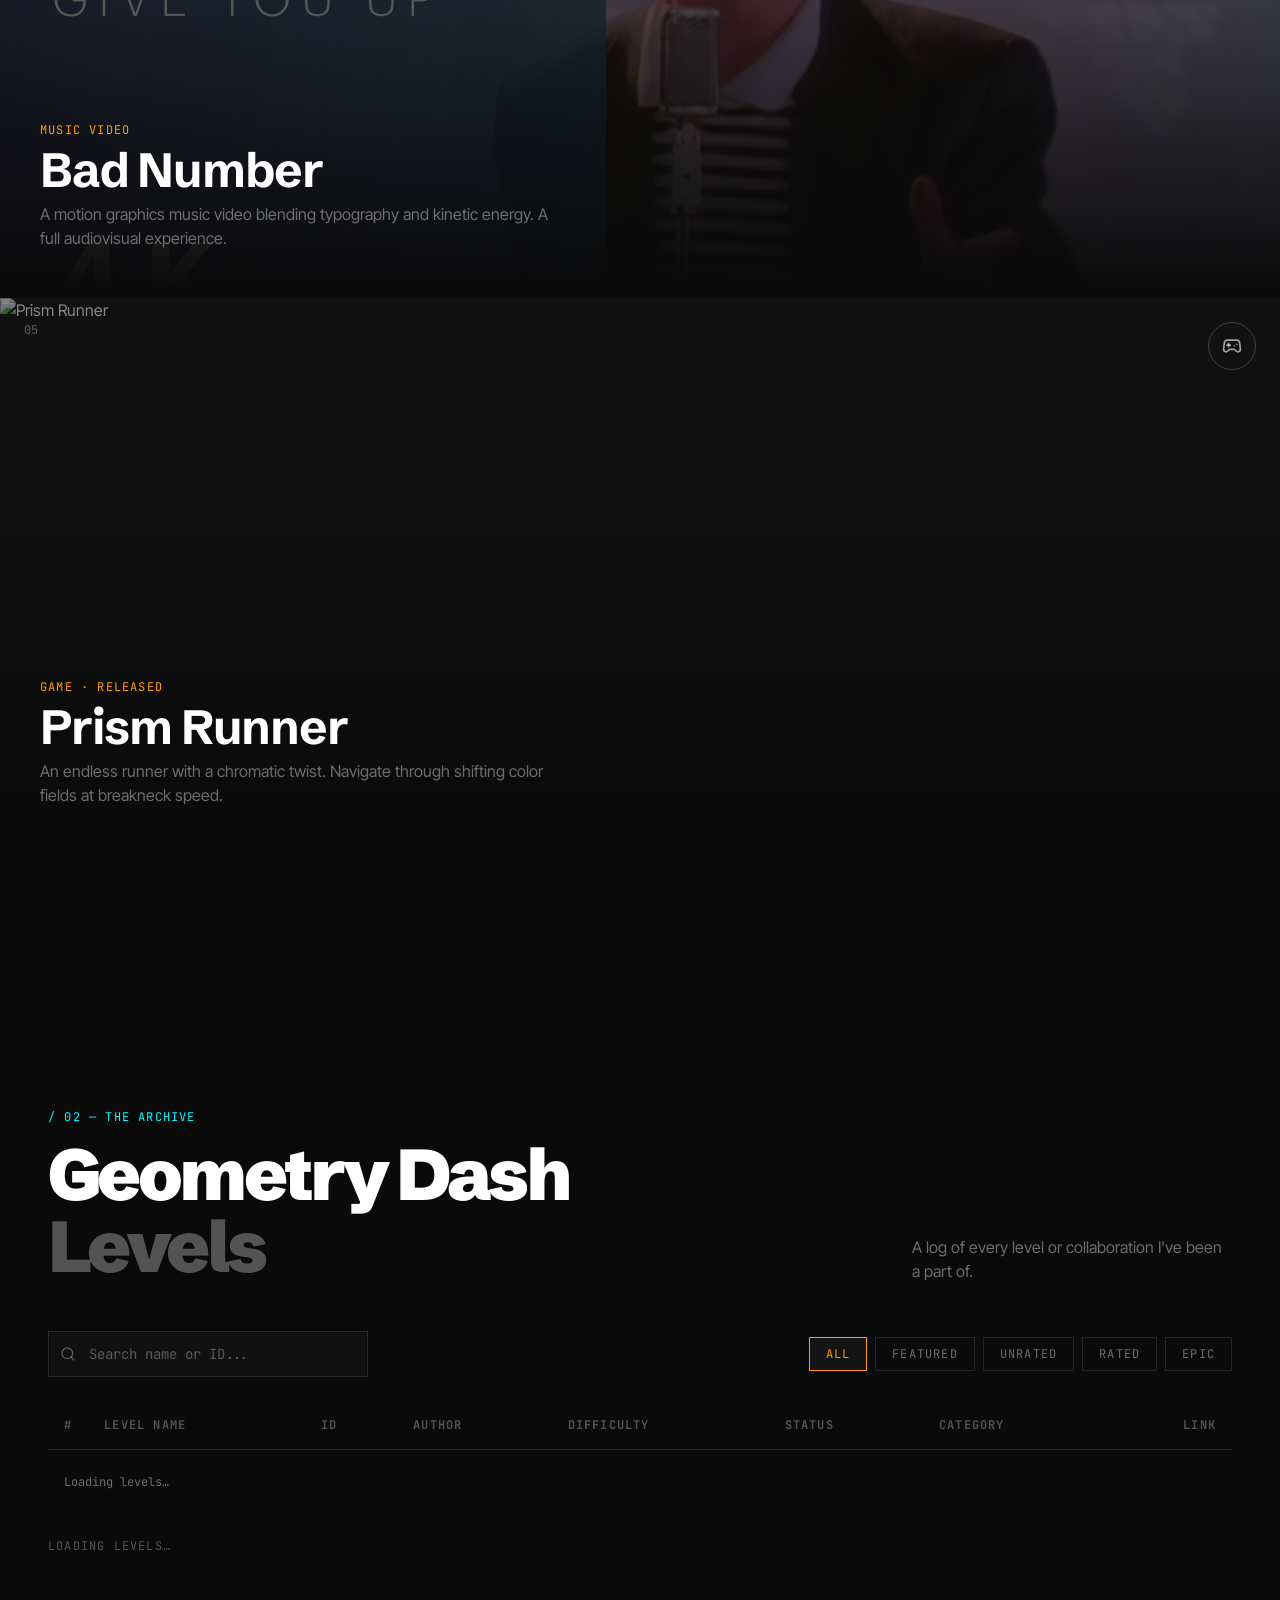
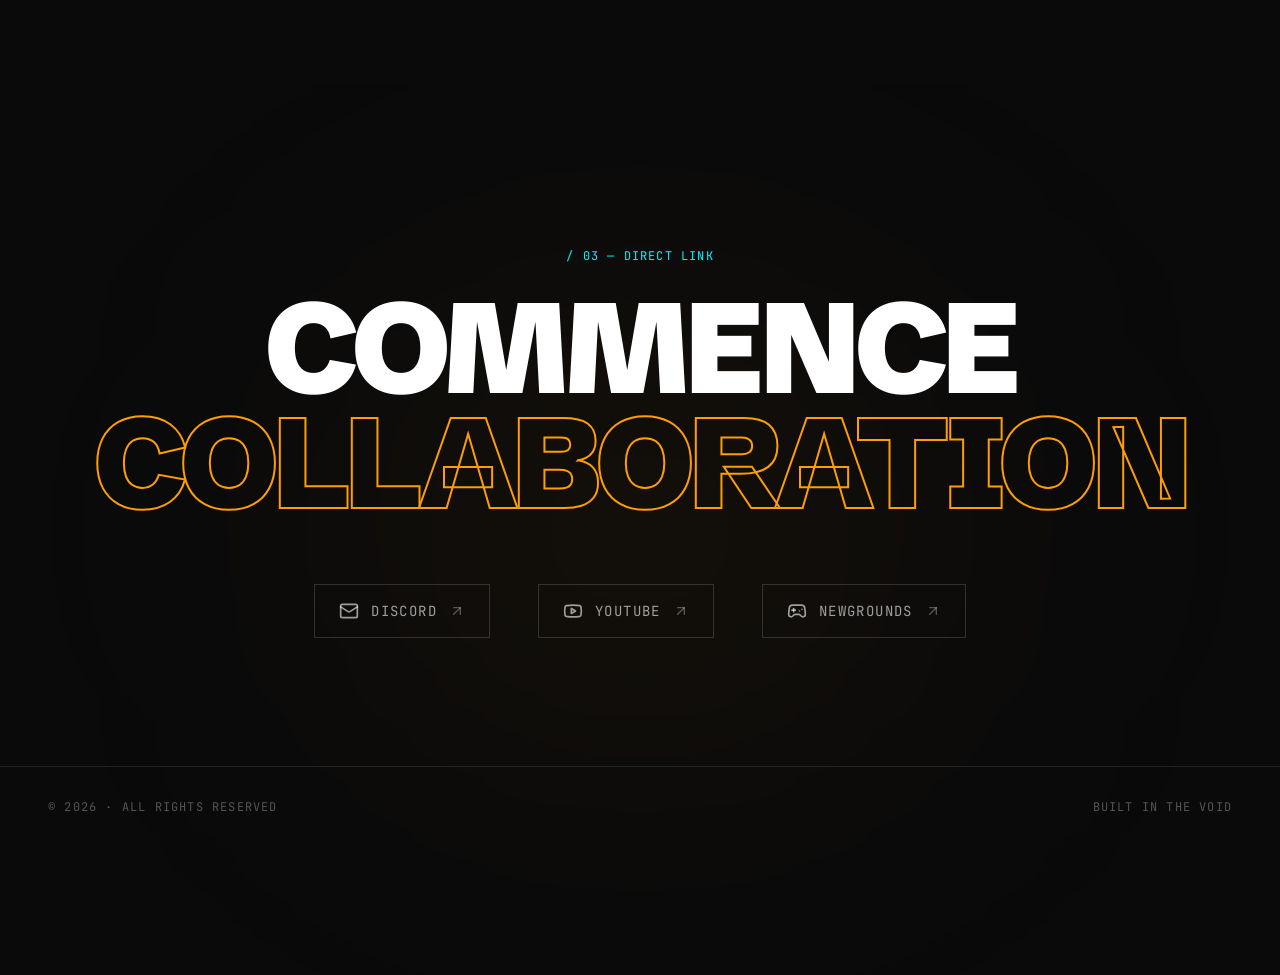
==== commit 24925524: "Update index.html" ====
--- a/index.html
+++ b/index.html
@@ -475,44 +475,51 @@
 </div>
 
 <script>
-  document.getElementById('admin-lock')?.addEventListener('click', async () => {
-    // Step 1: Prompt for password first
-    const password = prompt("Enter Admin Password:");
-    if (!password) return;
-    
-    try {
-      const res1 = await fetch('/api/verify', {
-        method: 'POST',
-        headers: { 'Content-Type': 'application/json' },
-        body: JSON.stringify({ password })
-      });
-      const data1 = await res1.json();
+  // Clean up old listeners and attach the correct two-step prompt flow
+  const oldBtn = document.getElementById('admin-lock');
+  if (oldBtn) {
+    const adminLockBtn = oldBtn.cloneNode(true);
+    oldBtn.parentNode.replaceChild(adminLockBtn, oldBtn);
+
+    adminLockBtn.addEventListener('click', async () => {
+      // Step 1: Prompt for password first
+      const password = prompt("Enter Admin Password:");
+      if (!password) return;
       
-      if (!res1.ok || !data1.ok) {
-        alert("Invalid Password");
-        return;
+      try {
+        const res1 = await fetch('/api/verify', {
+          method: 'POST',
+          headers: { 'Content-Type': 'application/json' },
+          body: JSON.stringify({ password })
+        });
+        const data1 = await res1.json();
+        
+        if (!res1.ok || !data1.ok) {
+          alert("Invalid Password");
+          return;
+        }
+        
+        // Step 2: If password is correct, prompt for Authenticator code
+        const code = prompt("Enter your Authenticator code:");
+        if (!code) return;
+        
+        const res2 = await fetch('/api/verify', {
+          method: 'POST',
+          headers: { 'Content-Type': 'application/json' },
+          body: JSON.stringify({ password, code })
+        });
+        const data2 = await res2.json();
+        
+        if (data2.ok) {
+          window.location.reload();
+        } else {
+          alert("Invalid Authenticator Code");
+        }
+      } catch (e) {
+        alert("Verification failed");
       }
-      
-      // Step 2: If password is correct, prompt for Authenticator code
-      const code = prompt("Enter your Authenticator code:");
-      if (!code) return;
-      
-      const res2 = await fetch('/api/verify', {
-        method: 'POST',
-        headers: { 'Content-Type': 'application/json' },
-        body: JSON.stringify({ password, code })
-      });
-      const data2 = await res2.json();
-      
-      if (data2.ok) {
-        window.location.reload();
-      } else {
-        alert("Invalid Authenticator Code");
-      }
-    } catch (e) {
-      alert("Verification failed");
-    }
-  });
+    });
+  }
 </script>
 </body>
 </html>
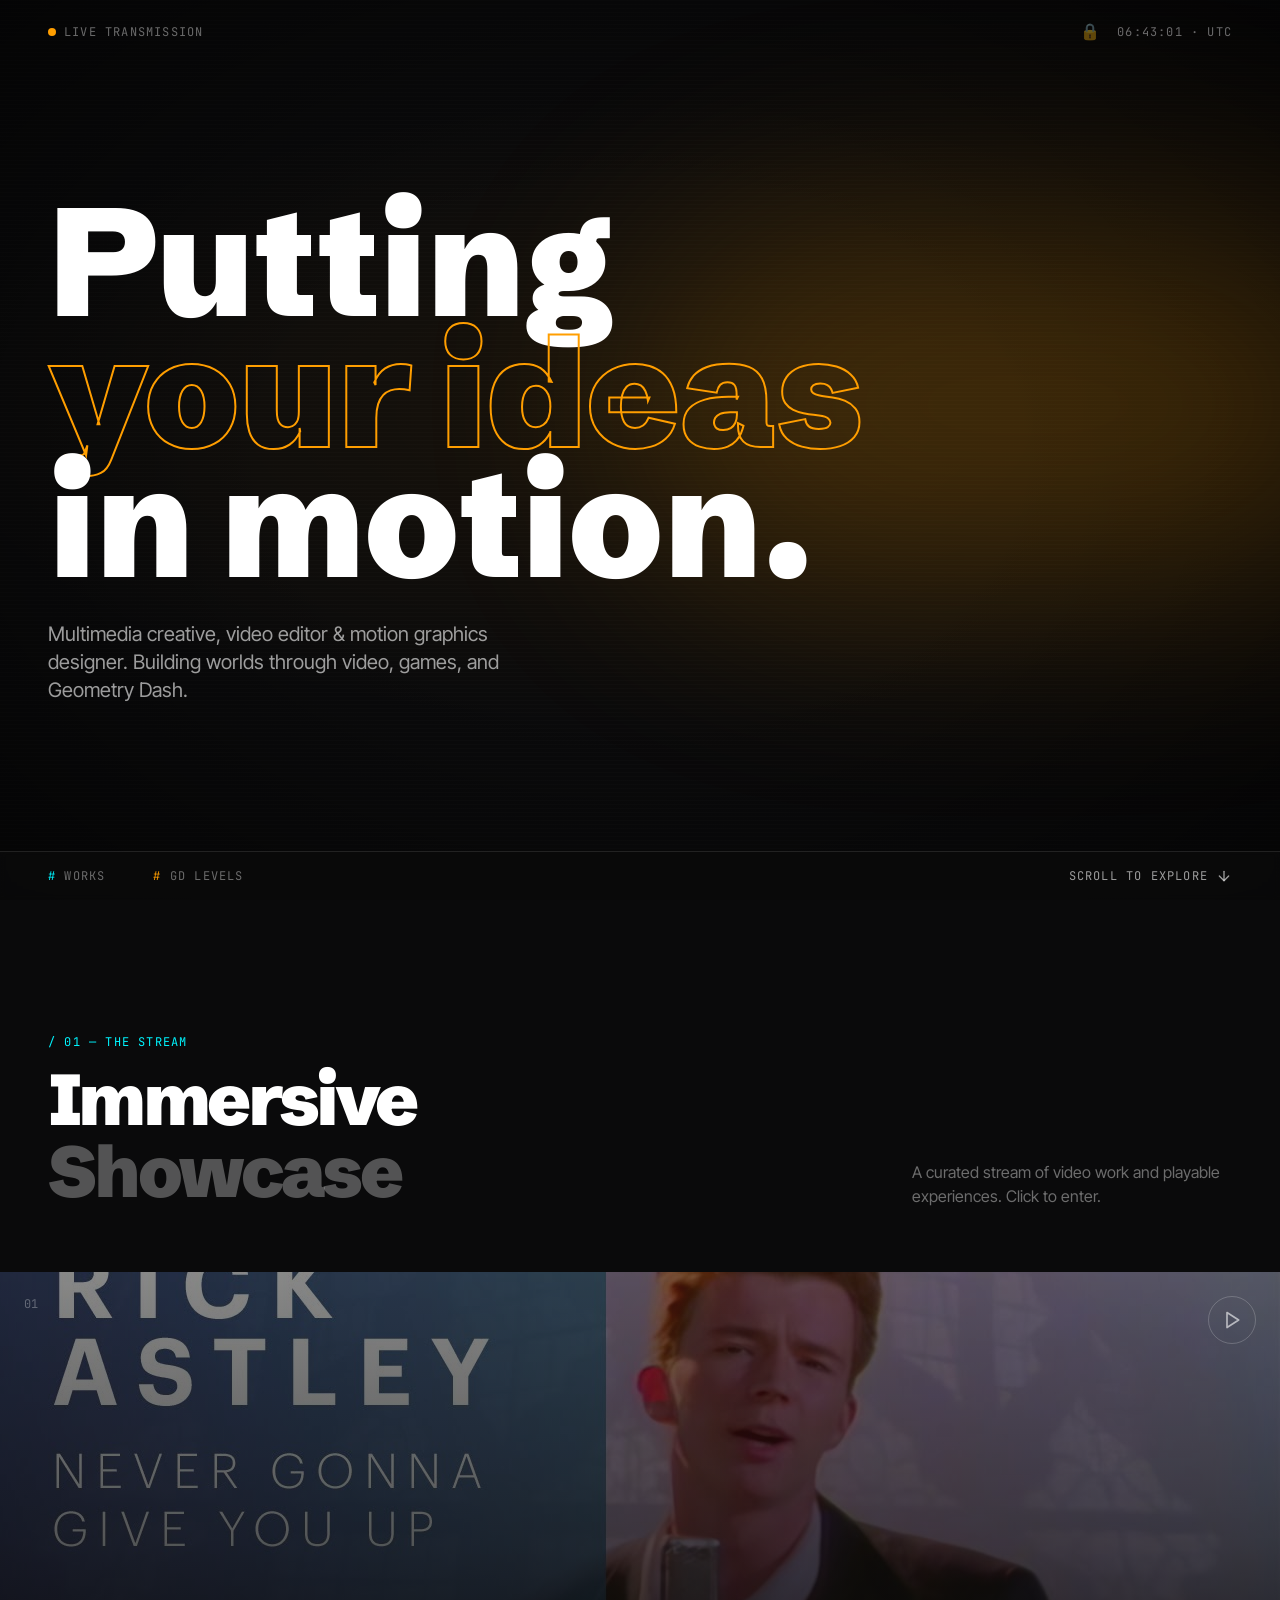
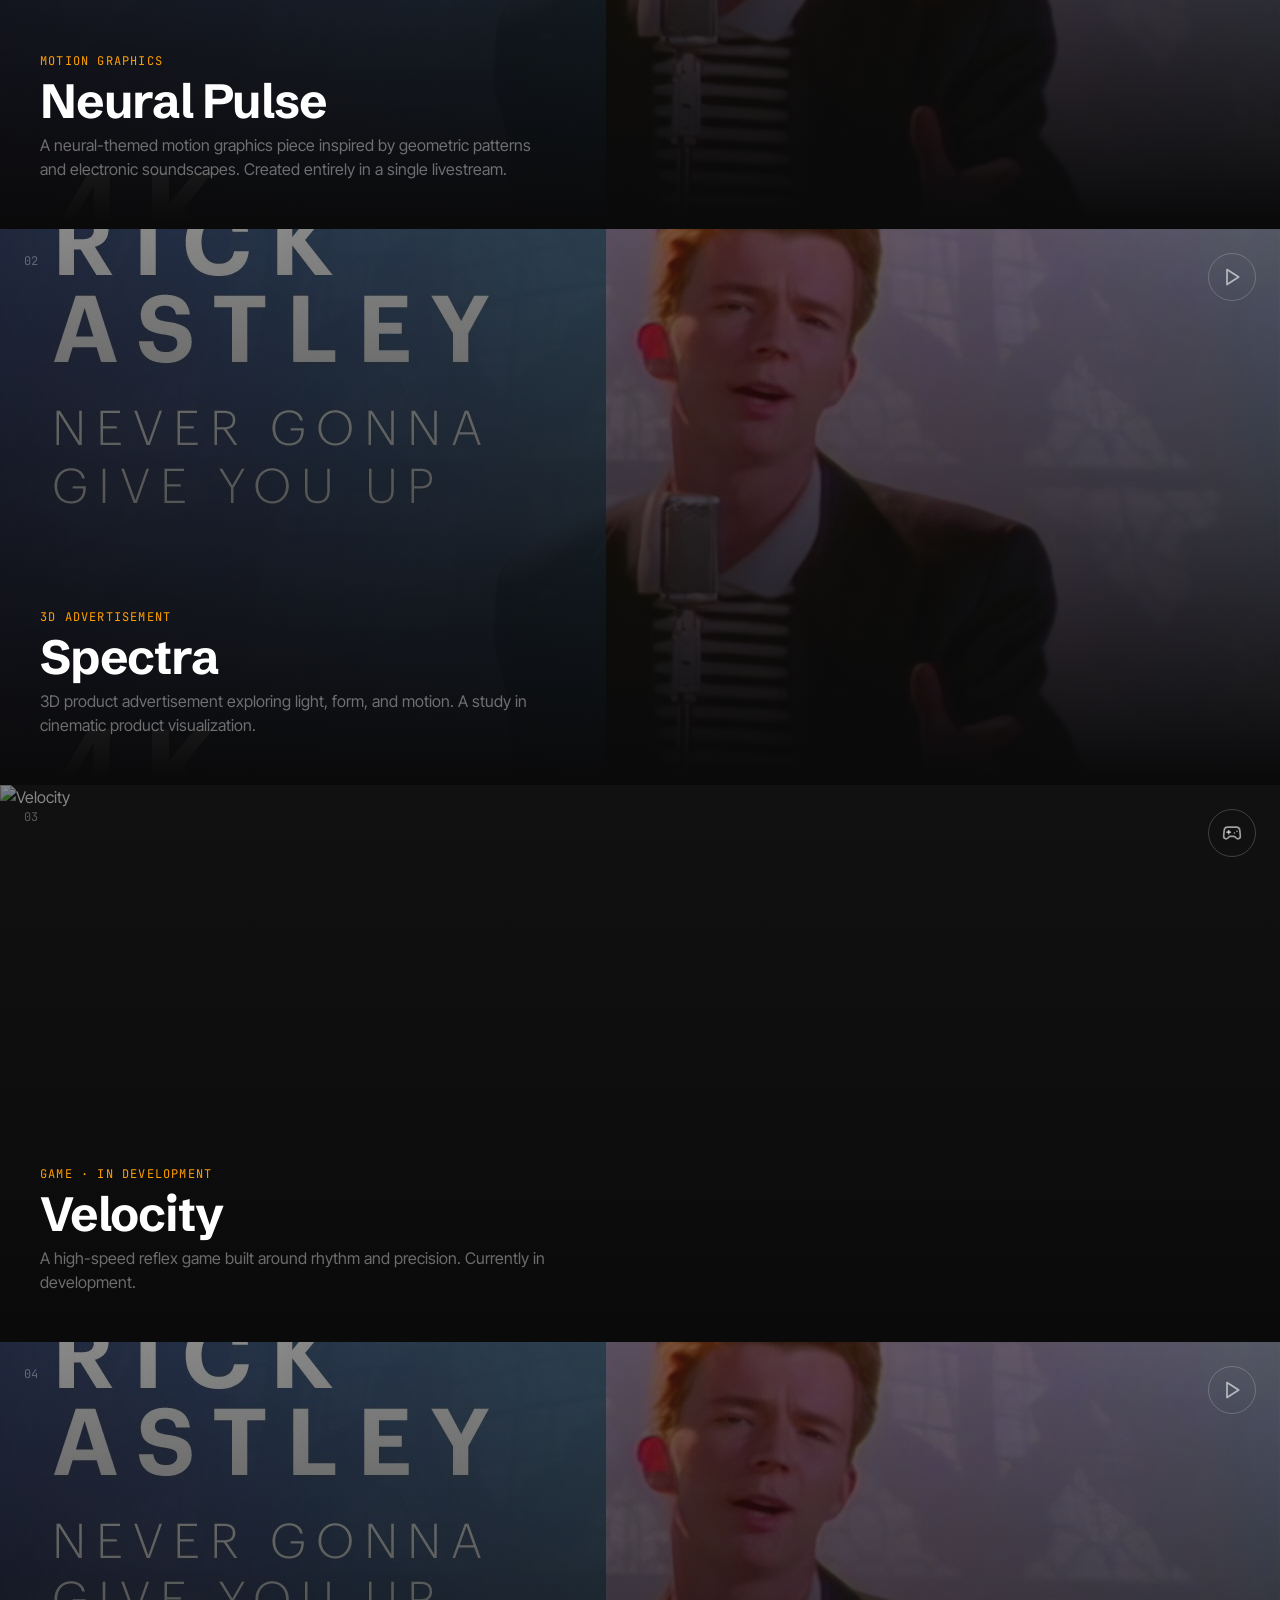
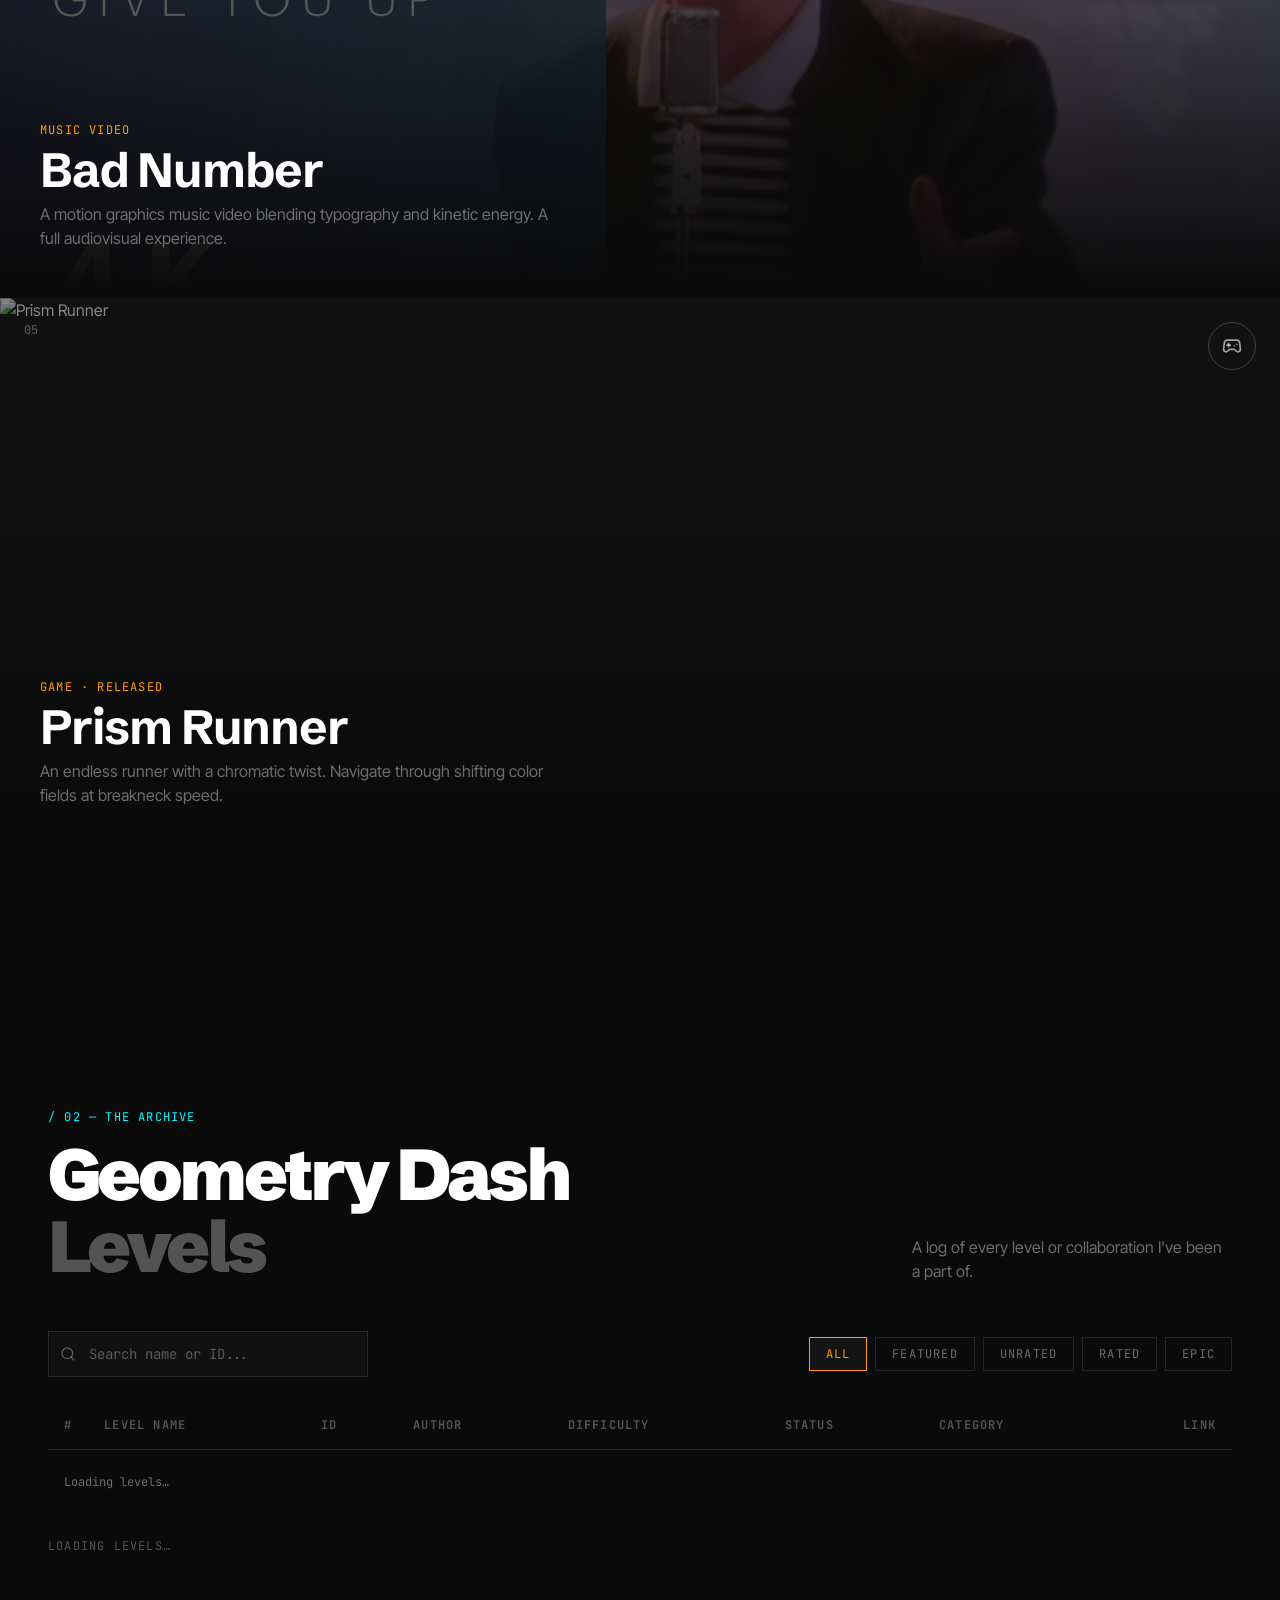
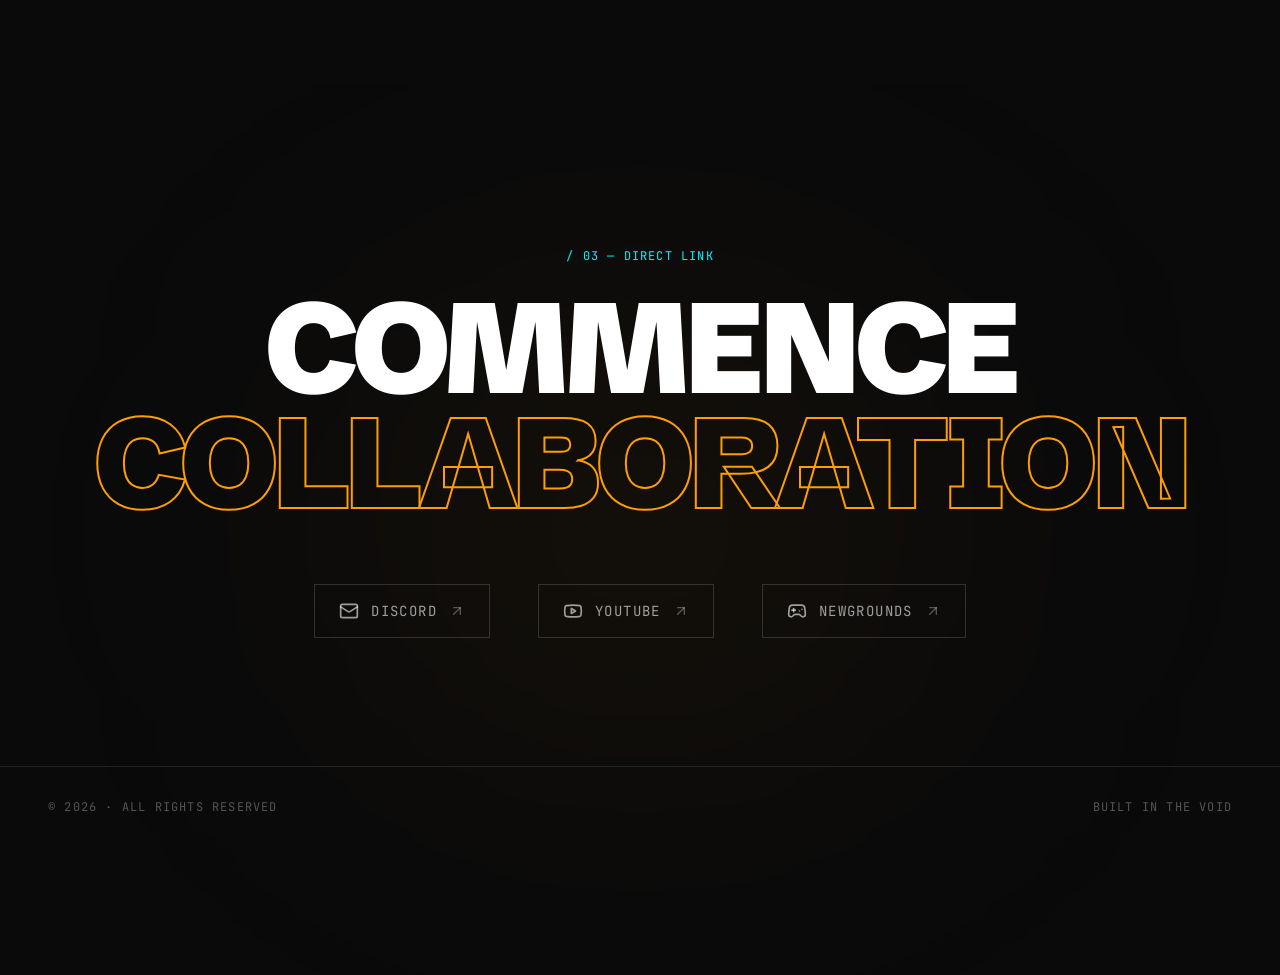
==== commit 4ac2810a: "Update index.html" ====
--- a/index.html
+++ b/index.html
@@ -498,26 +498,6 @@
           alert("Invalid Password");
           return;
         }
-        
-        // Step 2: If password is correct, prompt for Authenticator code
-        const code = prompt("Enter your Authenticator code:");
-        if (!code) return;
-        
-        const res2 = await fetch('/api/verify', {
-          method: 'POST',
-          headers: { 'Content-Type': 'application/json' },
-          body: JSON.stringify({ password, code })
-        });
-        const data2 = await res2.json();
-        
-        if (data2.ok) {
-          window.location.reload();
-        } else {
-          alert("Invalid Authenticator Code");
-        }
-      } catch (e) {
-        alert("Verification failed");
-      }
     });
   }
 </script>
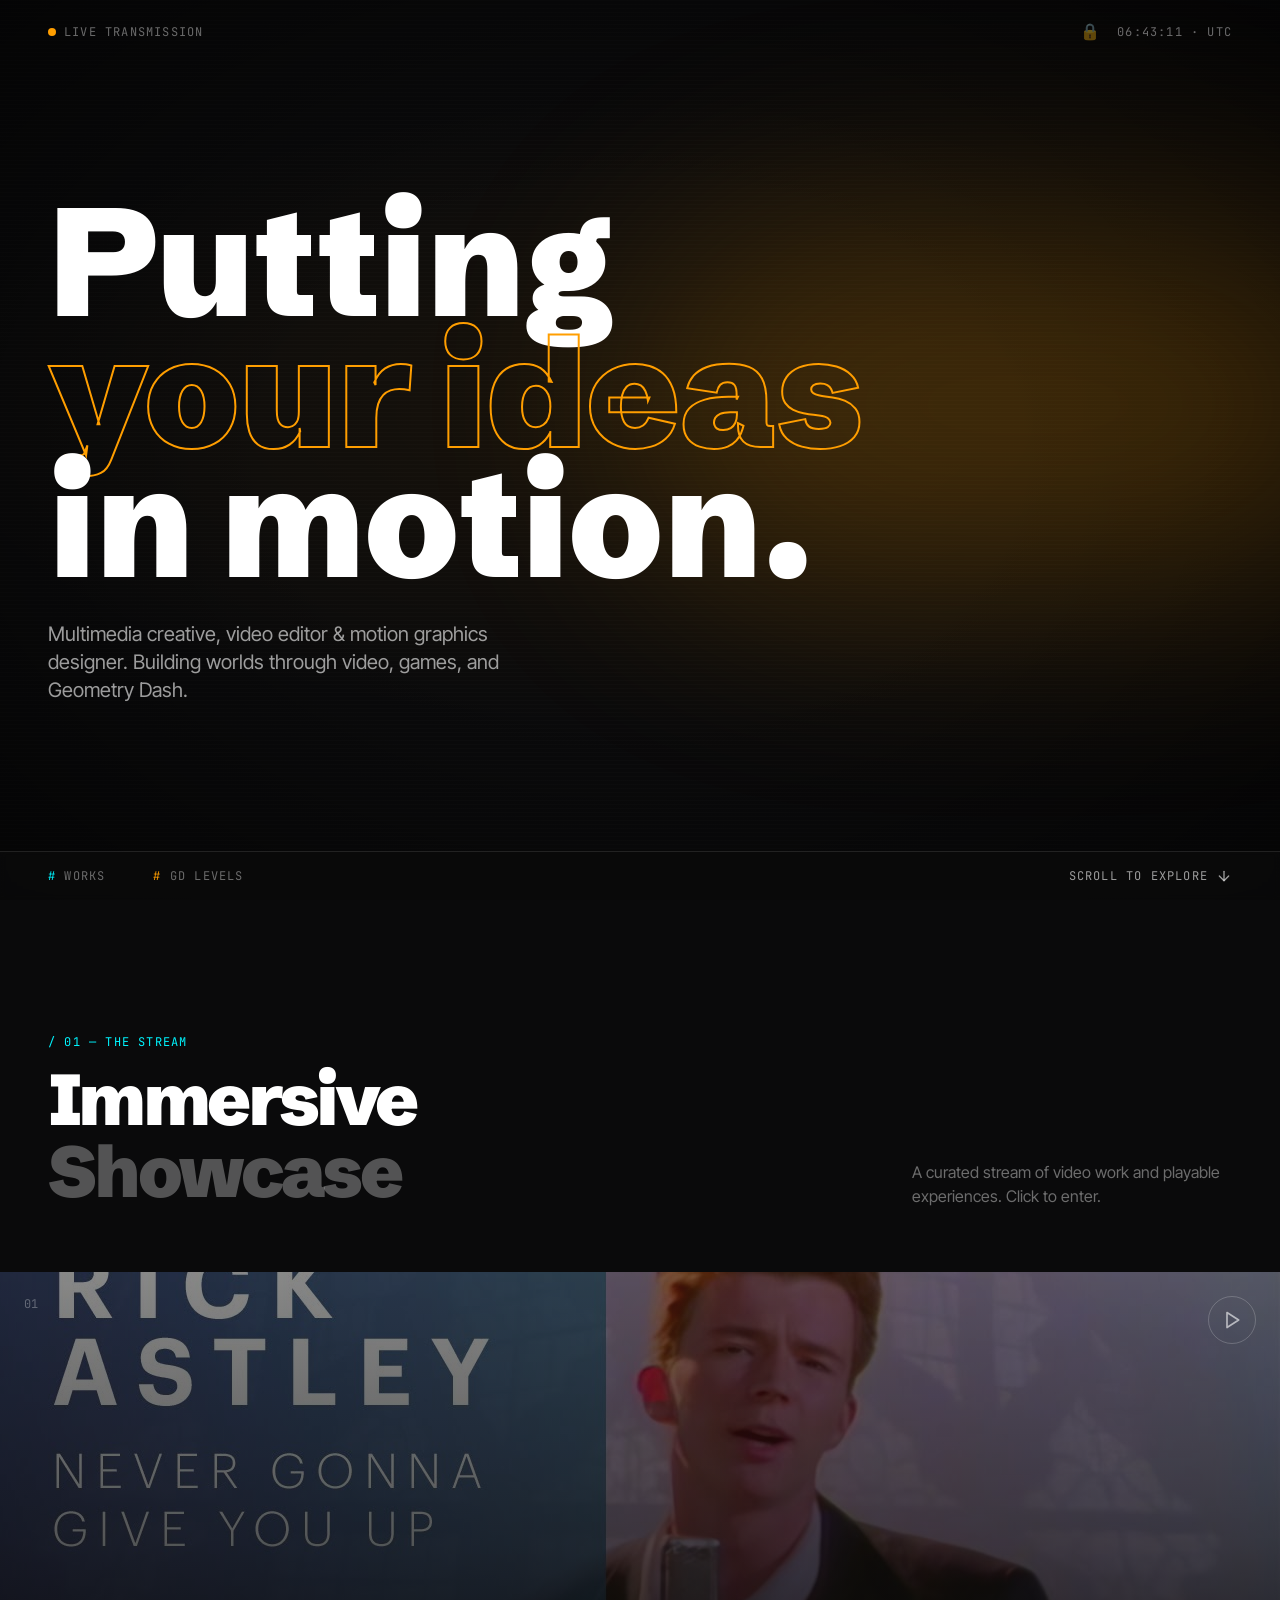
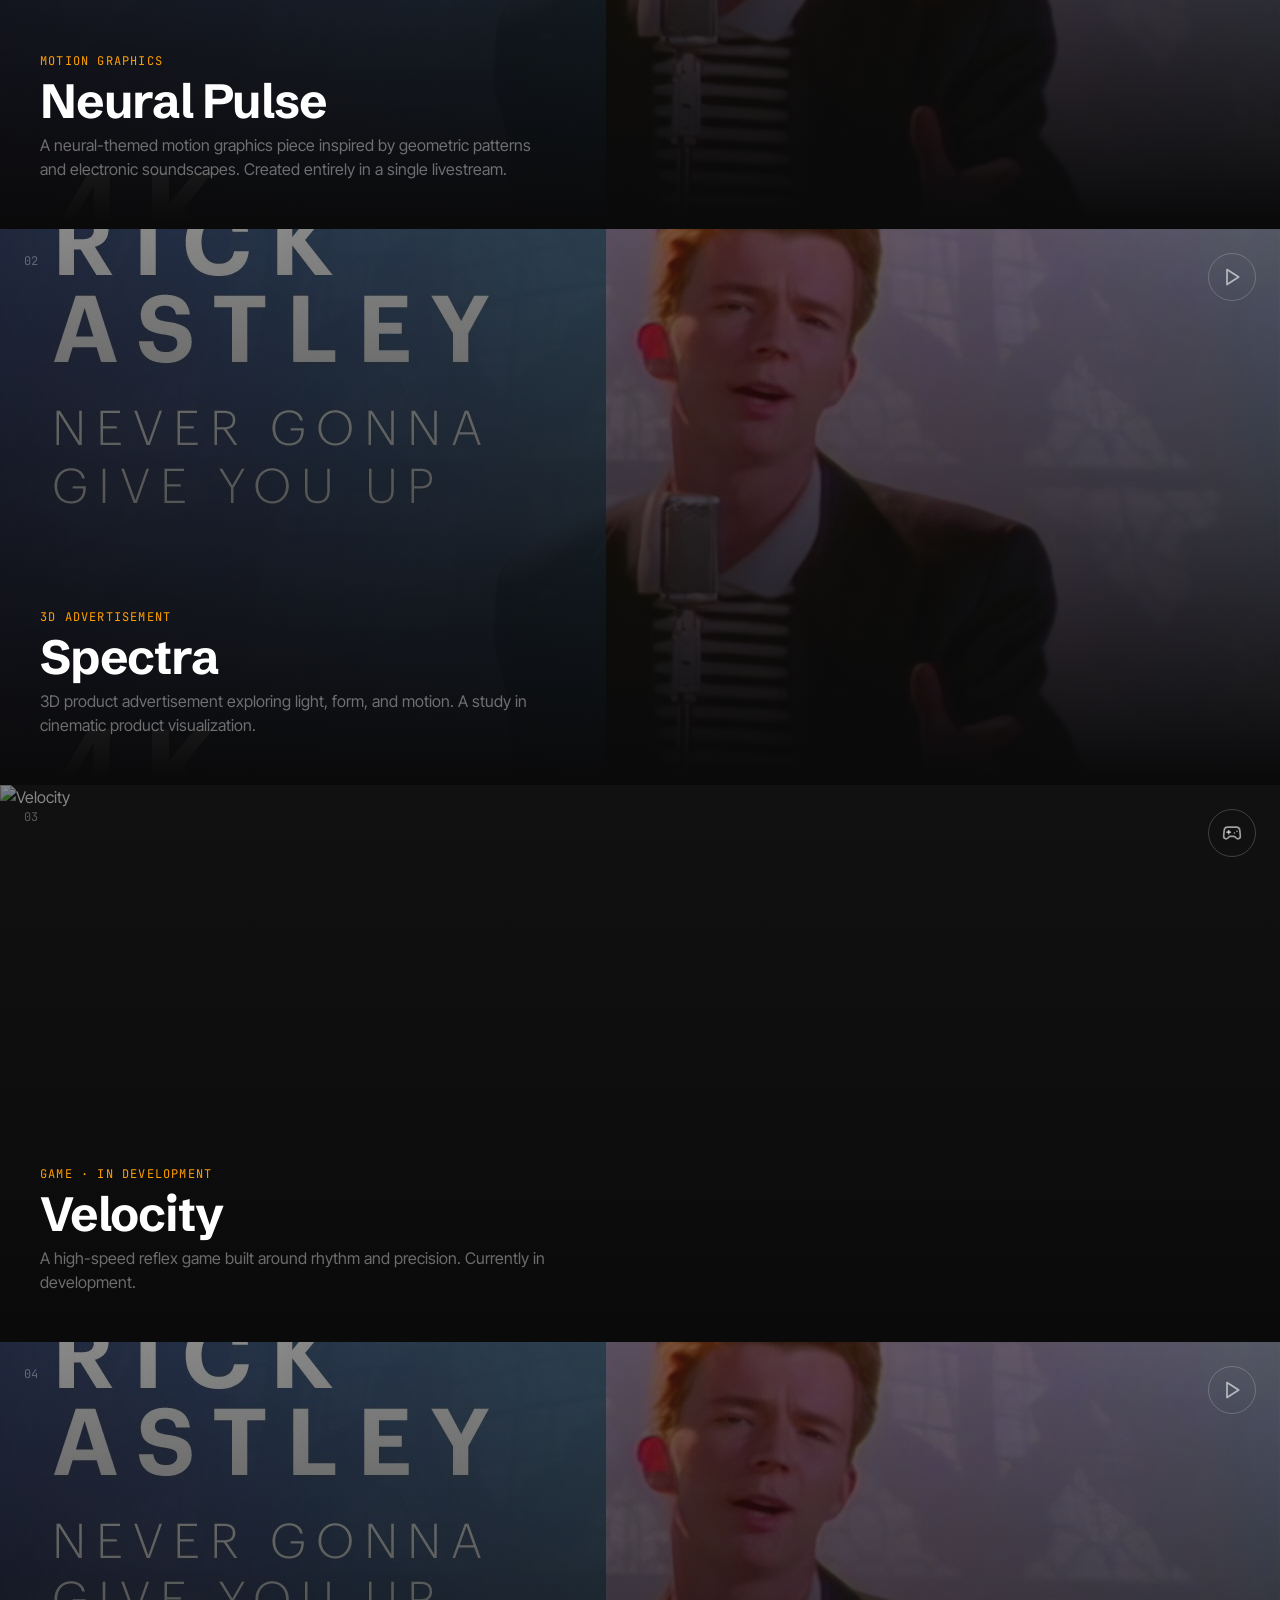
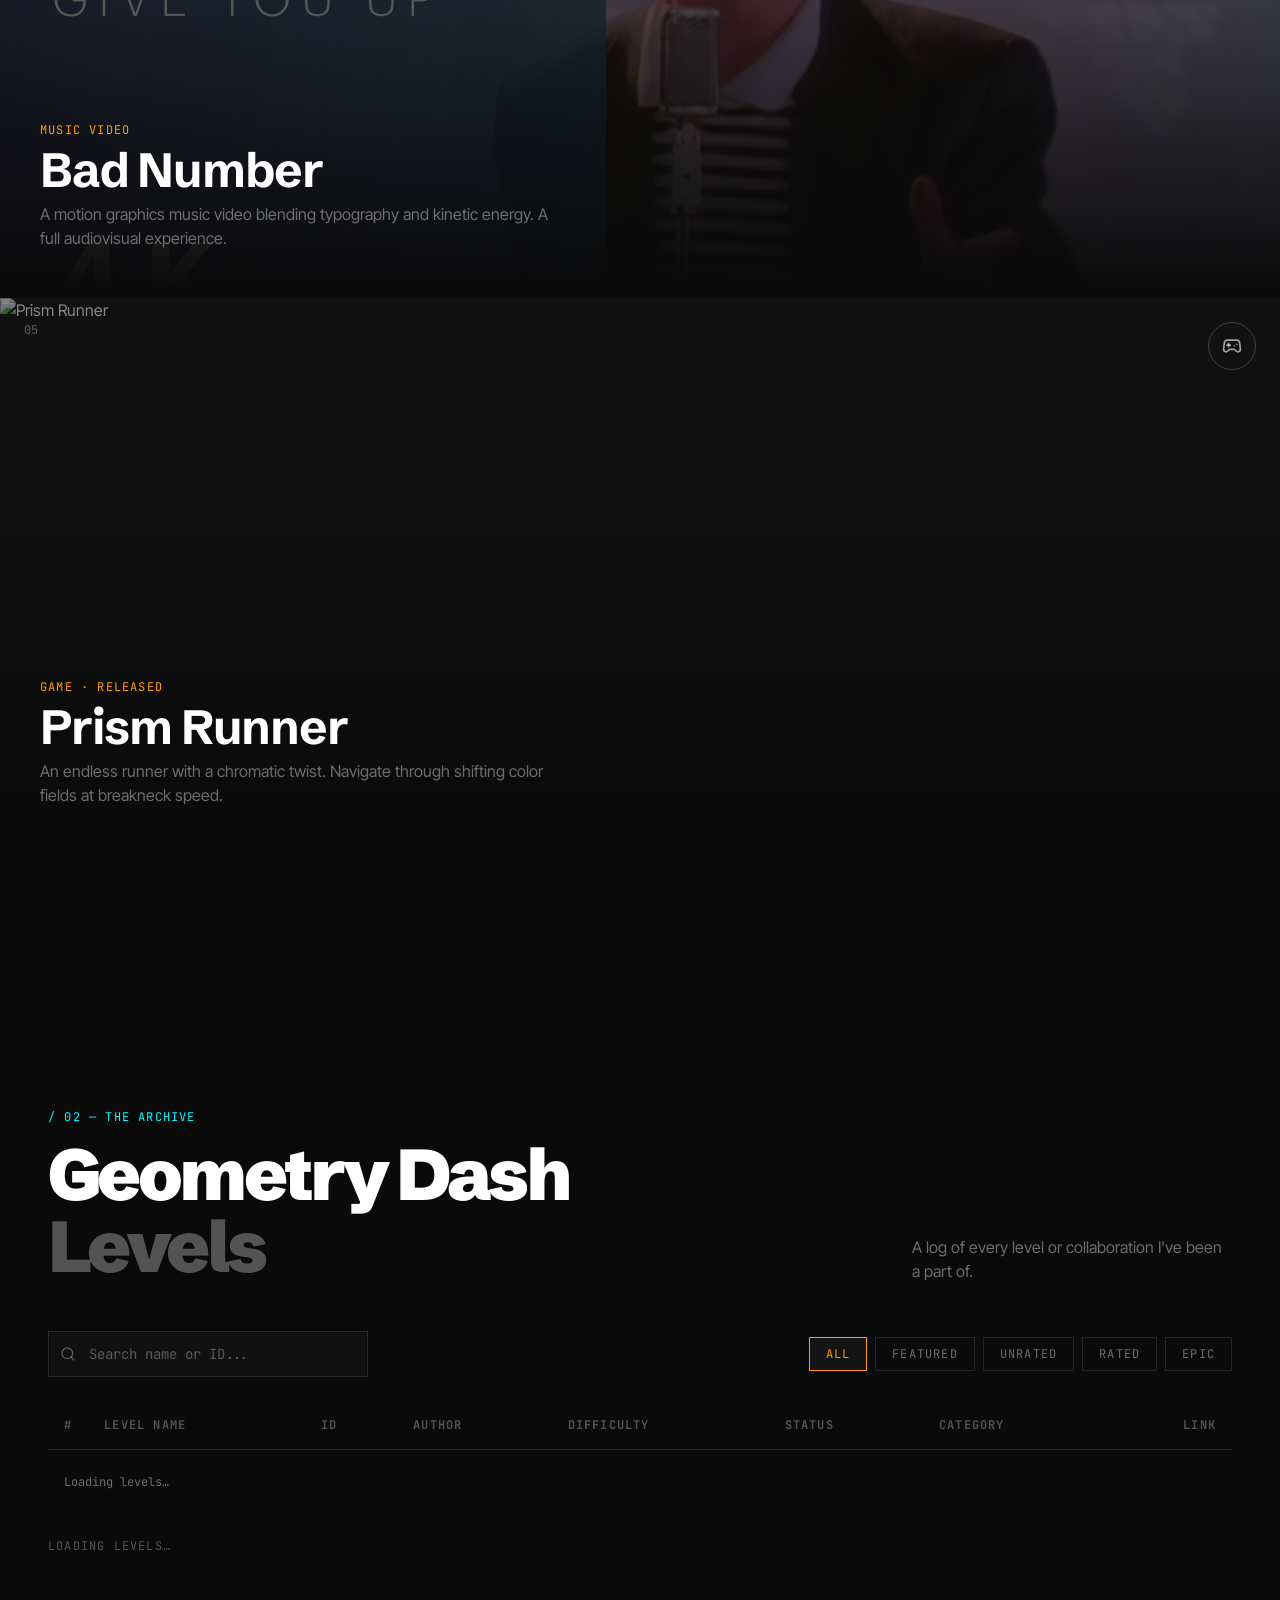
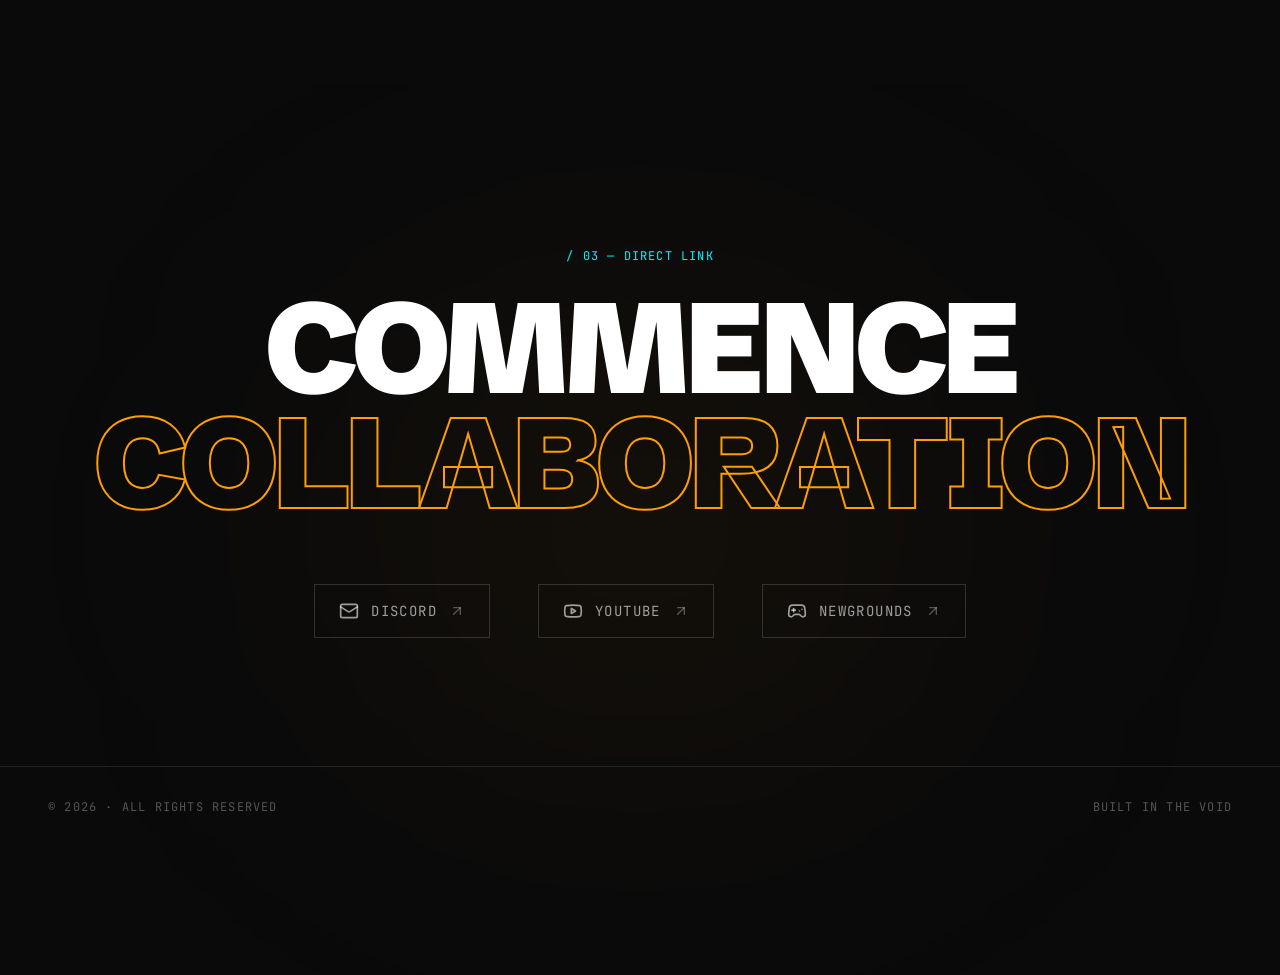
==== commit 676f8ed1: "Update index.html" ====
--- a/index.html
+++ b/index.html
@@ -475,13 +475,13 @@
 </div>
 
 <script>
-  // Clean up old listeners and attach the correct two-step prompt flow
-  const oldBtn = document.getElementById('admin-lock');
-  if (oldBtn) {
-    const adminLockBtn = oldBtn.cloneNode(true);
-    oldBtn.parentNode.replaceChild(adminLockBtn, oldBtn);
+  const adminLockBtn = document.getElementById('admin-lock');
+  if (adminLockBtn) {
+    // Capture the click first and stop all other listeners from firing
+    adminLockBtn.addEventListener('click', async (e) => {
+      e.stopImmediatePropagation();
+      e.preventDefault();
 
-    adminLockBtn.addEventListener('click', async () => {
       // Step 1: Prompt for password first
       const password = prompt("Enter Admin Password:");
       if (!password) return;
@@ -498,7 +498,27 @@
           alert("Invalid Password");
           return;
         }
-    });
+        
+        // Step 2: If password is correct, prompt for Authenticator code
+        const code = prompt("Enter your Authenticator code:");
+        if (!code) return;
+        
+        const res2 = await fetch('/api/verify', {
+          method: 'POST',
+          headers: { 'Content-Type': 'application/json' },
+          body: JSON.stringify({ password, code })
+        });
+        const data2 = await res2.json();
+        
+        if (data2.ok) {
+          window.location.reload();
+        } else {
+          alert("Invalid Authenticator Code");
+        }
+      } catch (err) {
+        alert("Verification failed");
+      }
+    }, { capture: true });
   }
 </script>
 </body>
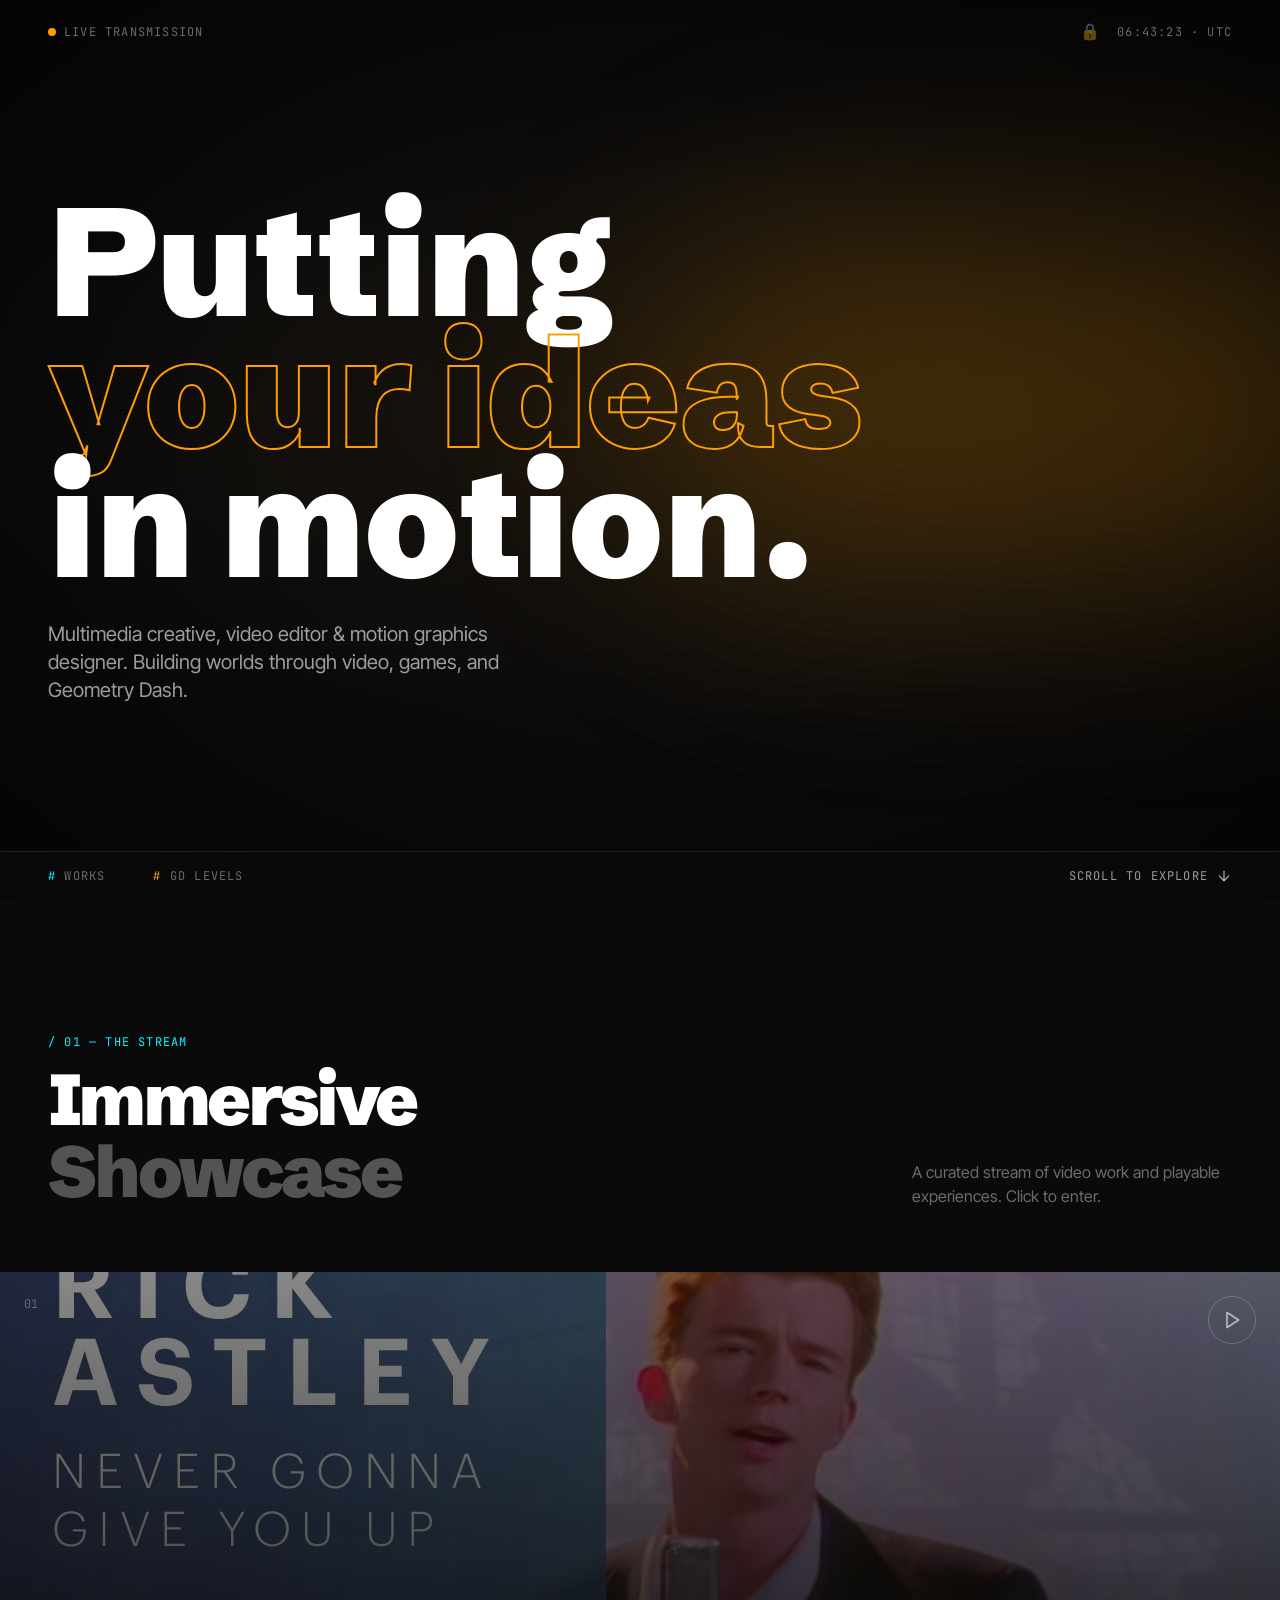
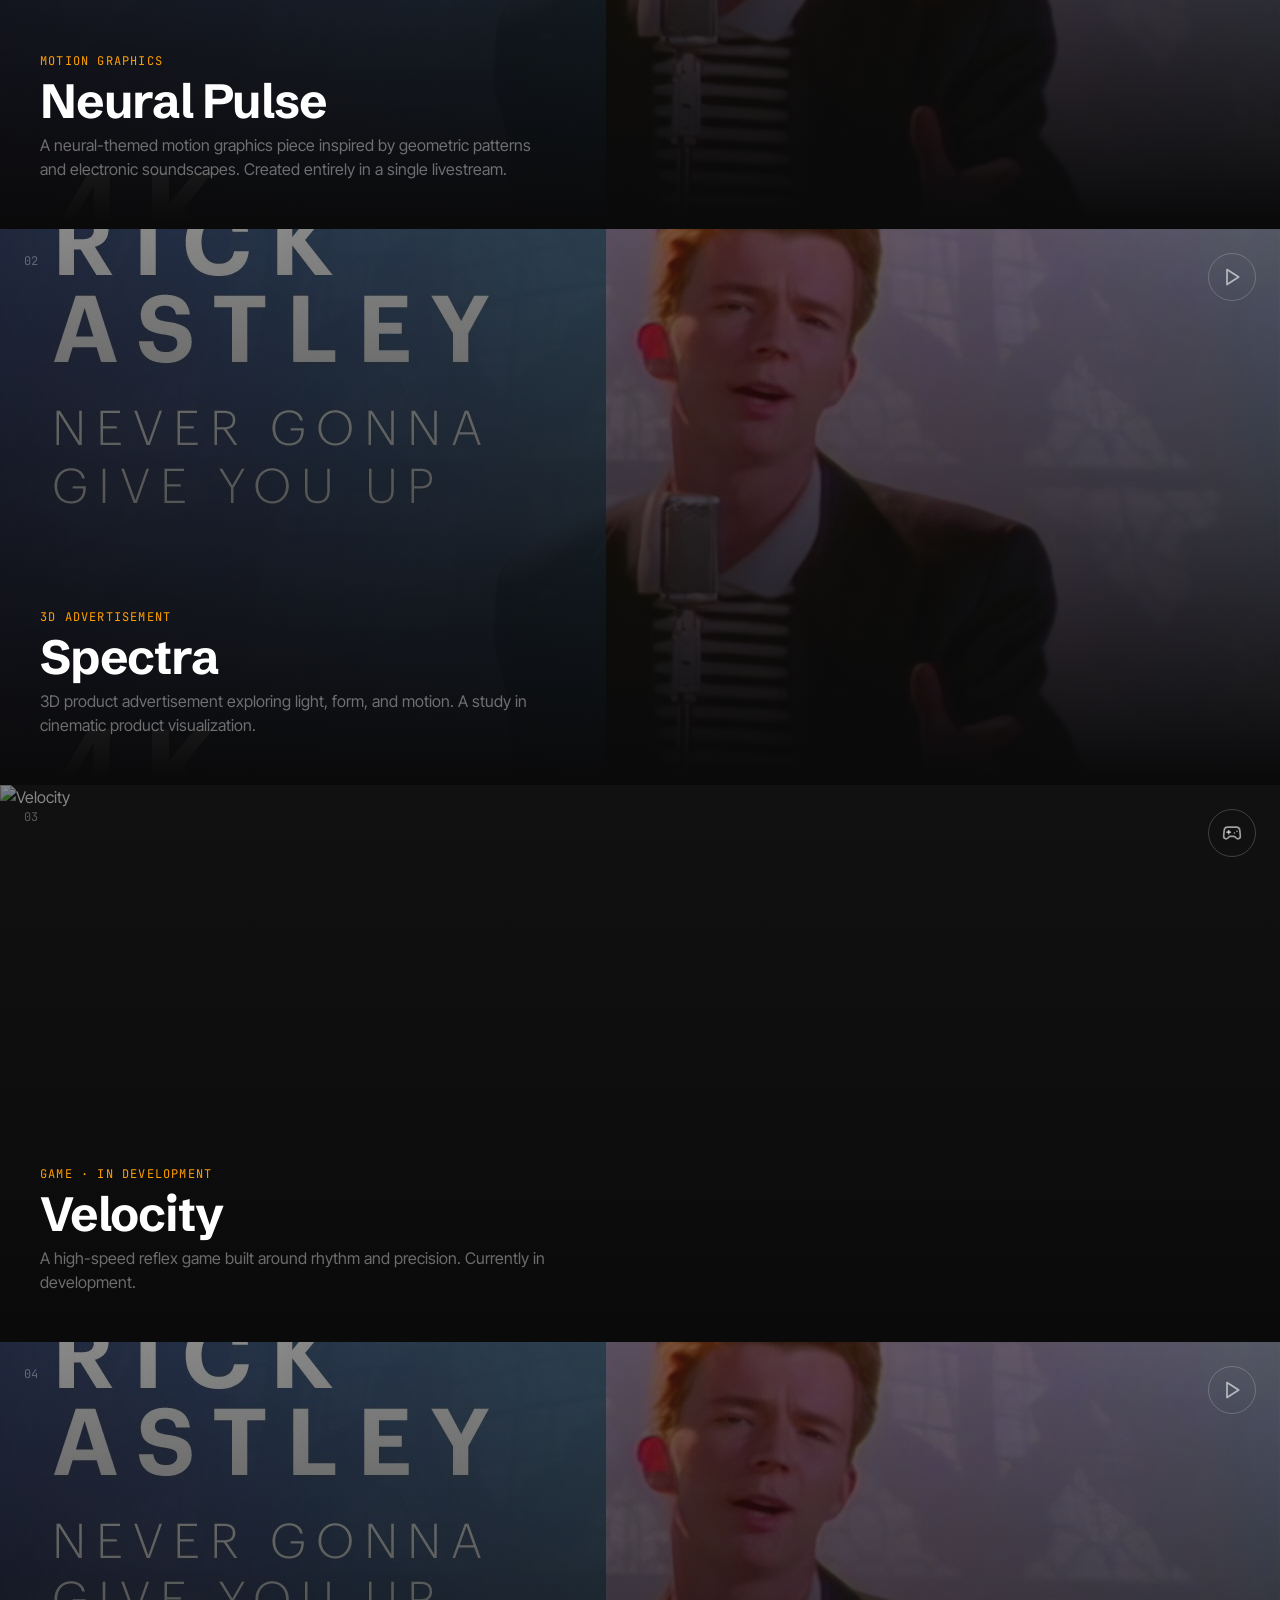
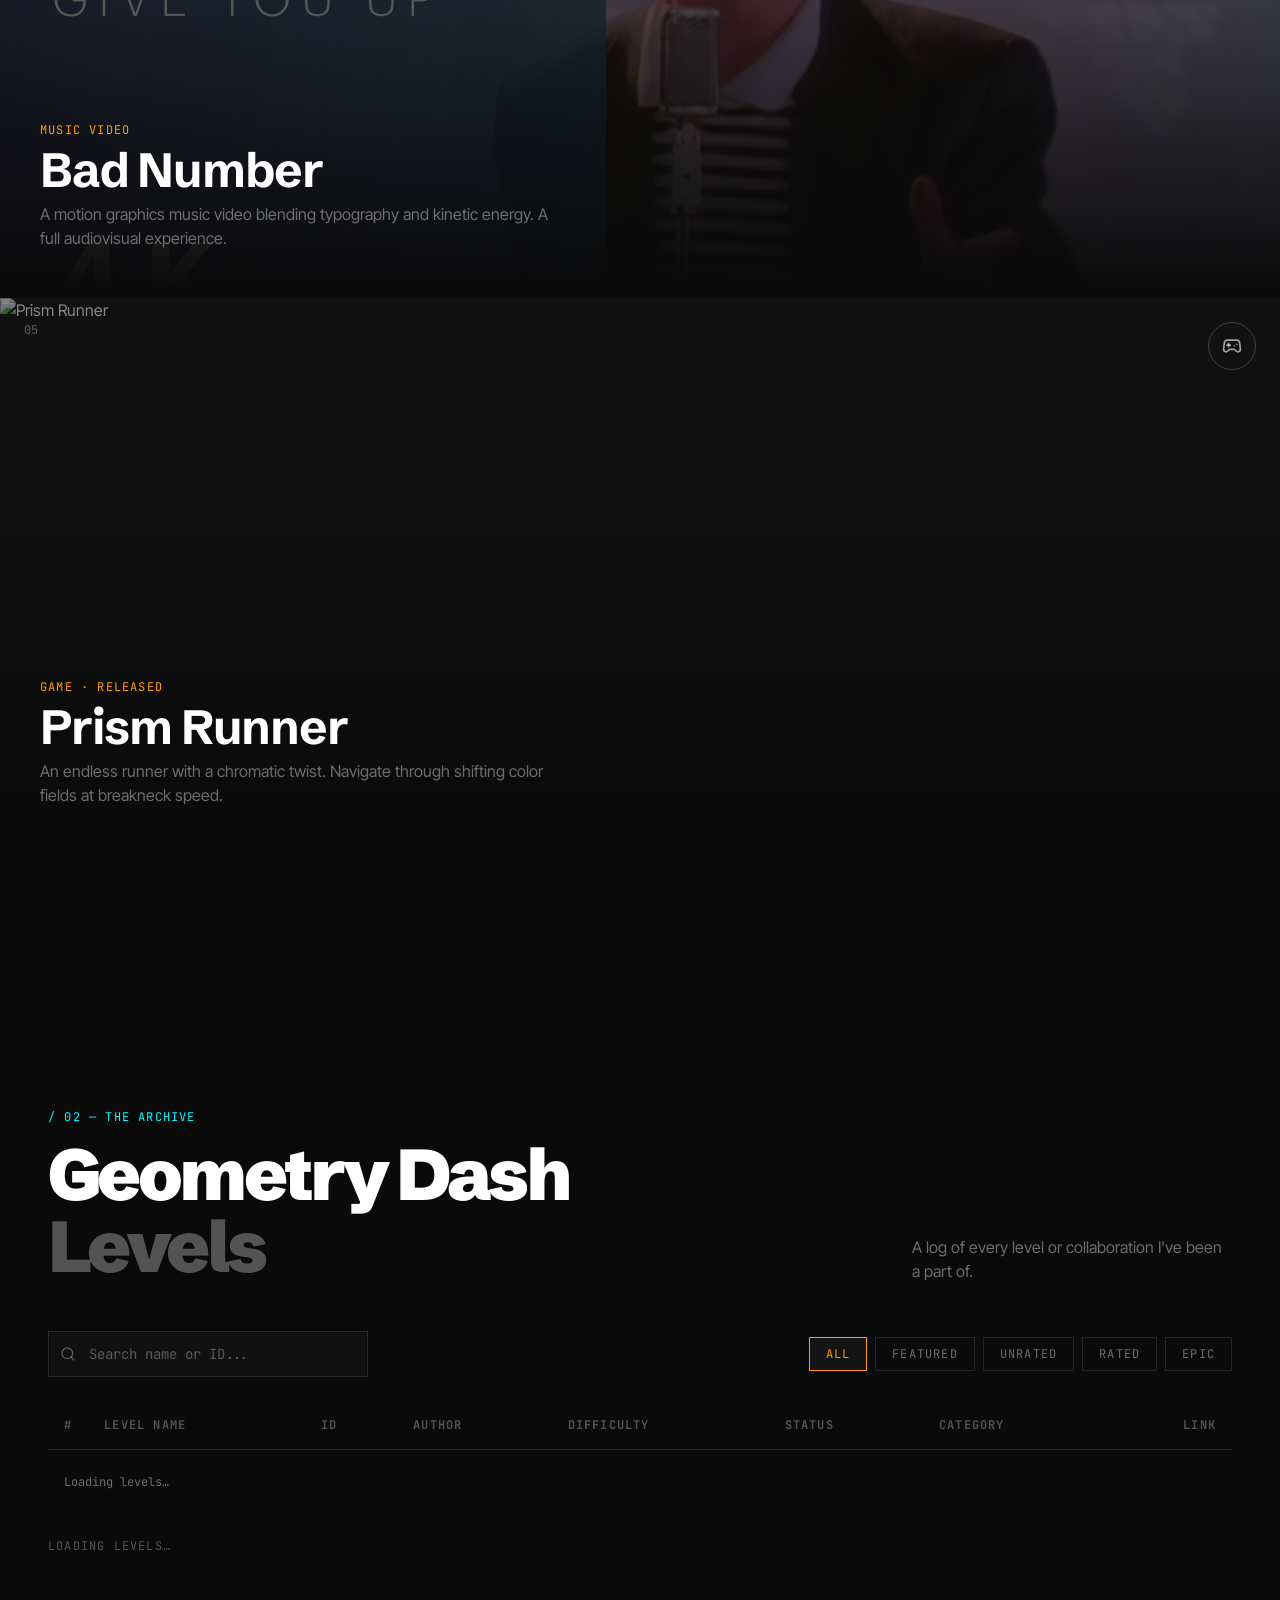
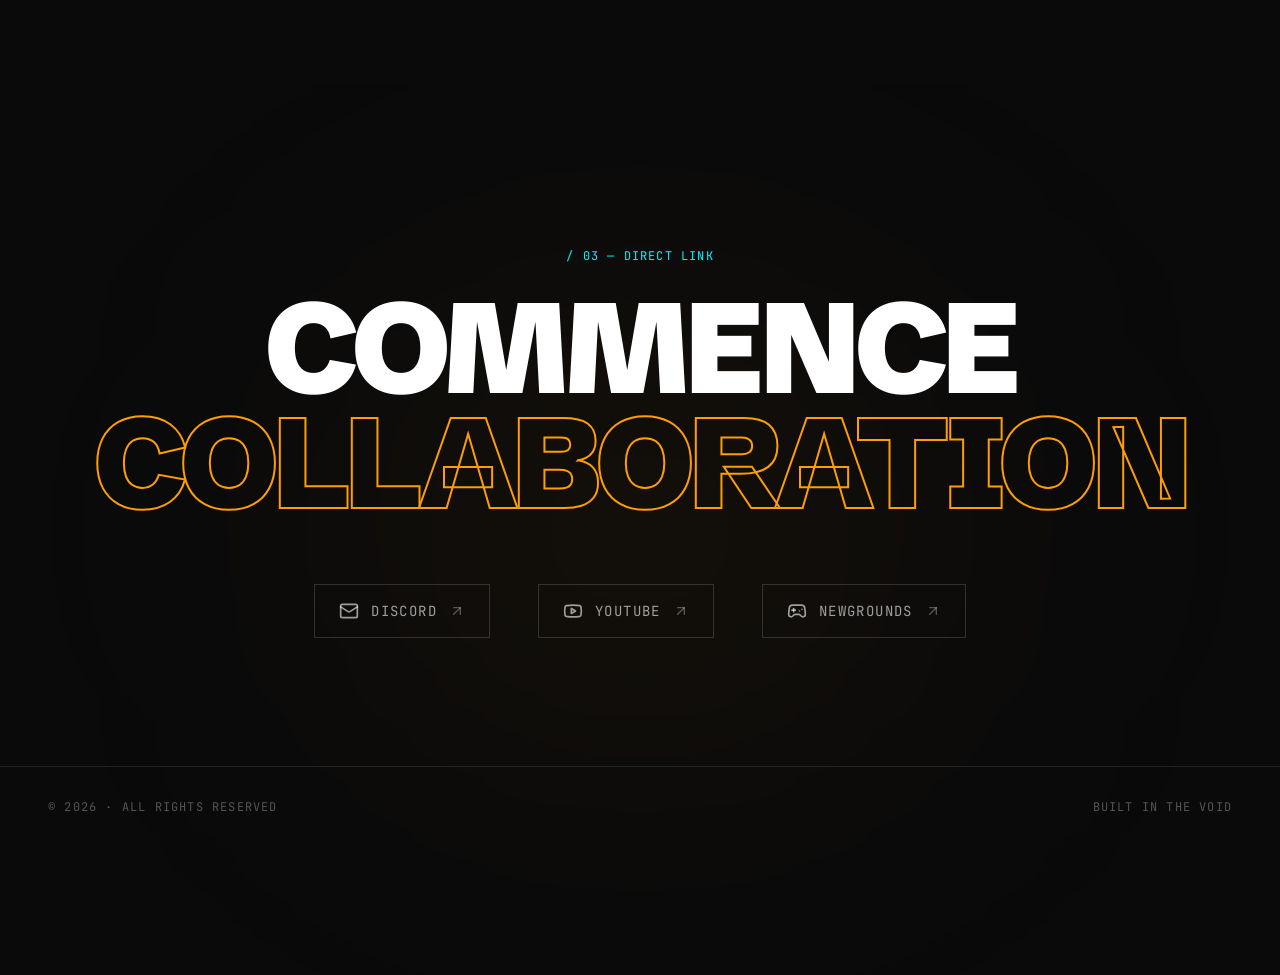
==== commit 87a9d75b: "Update index.html" ====
--- a/index.html
+++ b/index.html
@@ -474,52 +474,6 @@
 </div>
 </div>
 
-<script>
-  const adminLockBtn = document.getElementById('admin-lock');
-  if (adminLockBtn) {
-    // Capture the click first and stop all other listeners from firing
-    adminLockBtn.addEventListener('click', async (e) => {
-      e.stopImmediatePropagation();
-      e.preventDefault();
 
-      // Step 1: Prompt for password first
-      const password = prompt("Enter Admin Password:");
-      if (!password) return;
-      
-      try {
-        const res1 = await fetch('/api/verify', {
-          method: 'POST',
-          headers: { 'Content-Type': 'application/json' },
-          body: JSON.stringify({ password })
-        });
-        const data1 = await res1.json();
-        
-        if (!res1.ok || !data1.ok) {
-          alert("Invalid Password");
-          return;
-        }
-        
-        // Step 2: If password is correct, prompt for Authenticator code
-        const code = prompt("Enter your Authenticator code:");
-        if (!code) return;
-        
-        const res2 = await fetch('/api/verify', {
-          method: 'POST',
-          headers: { 'Content-Type': 'application/json' },
-          body: JSON.stringify({ password, code })
-        });
-        const data2 = await res2.json();
-        
-        if (data2.ok) {
-          window.location.reload();
-        } else {
-          alert("Invalid Authenticator Code");
-        }
-      } catch (err) {
-        alert("Verification failed");
-      }
-    }, { capture: true });
-  }
-</script>
 </body>
 </html>
